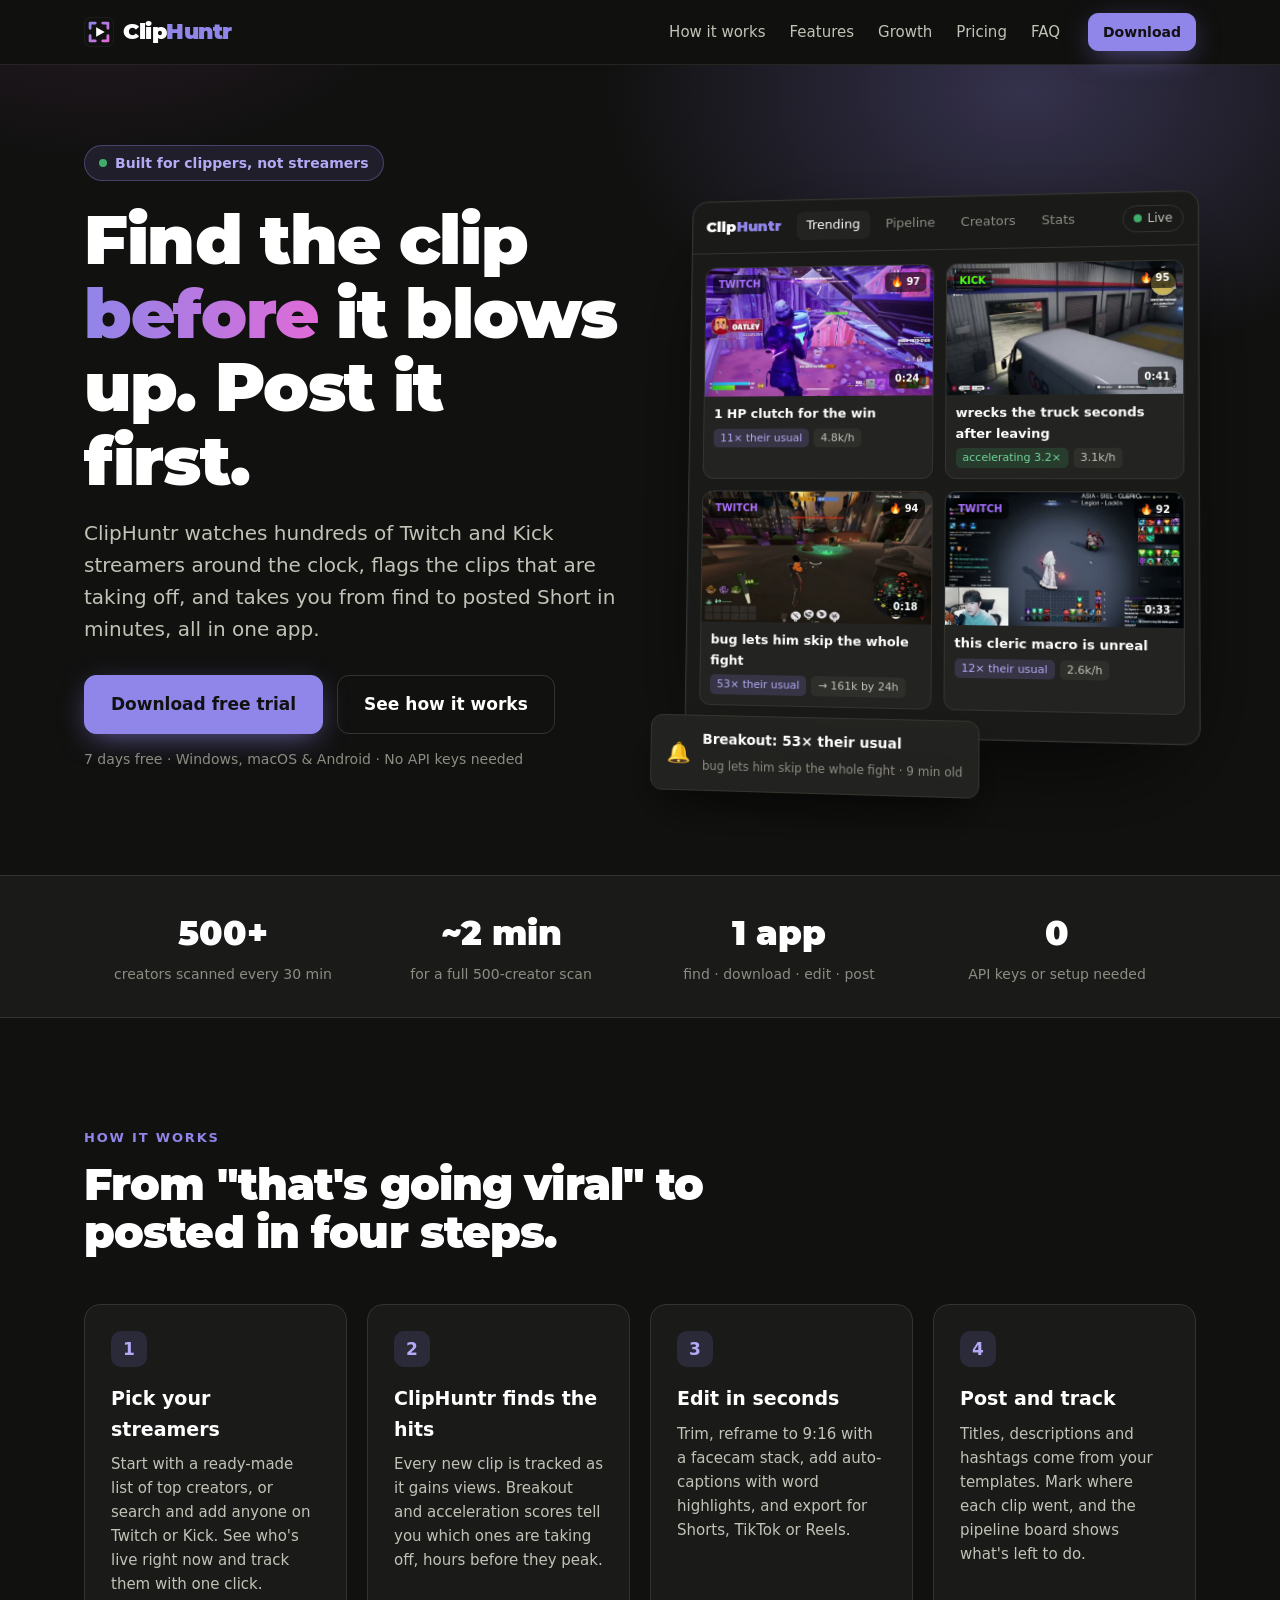
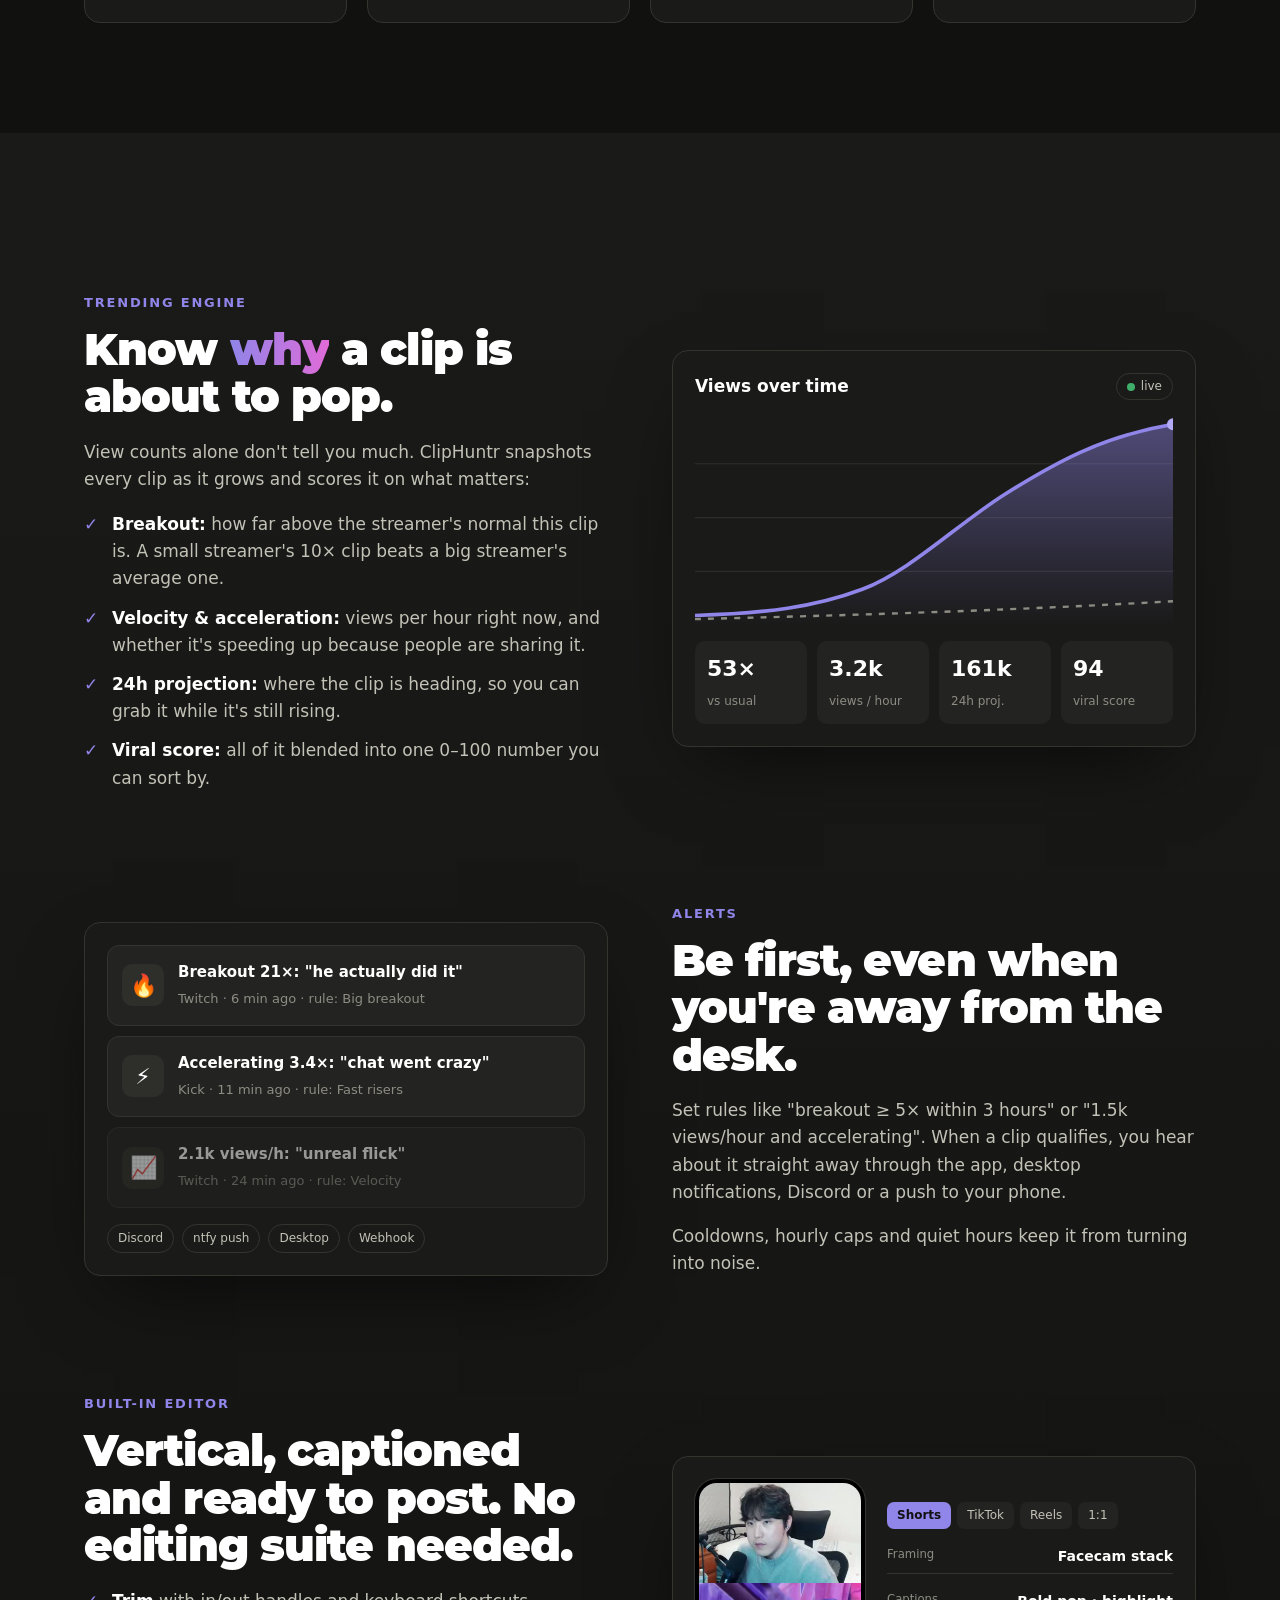
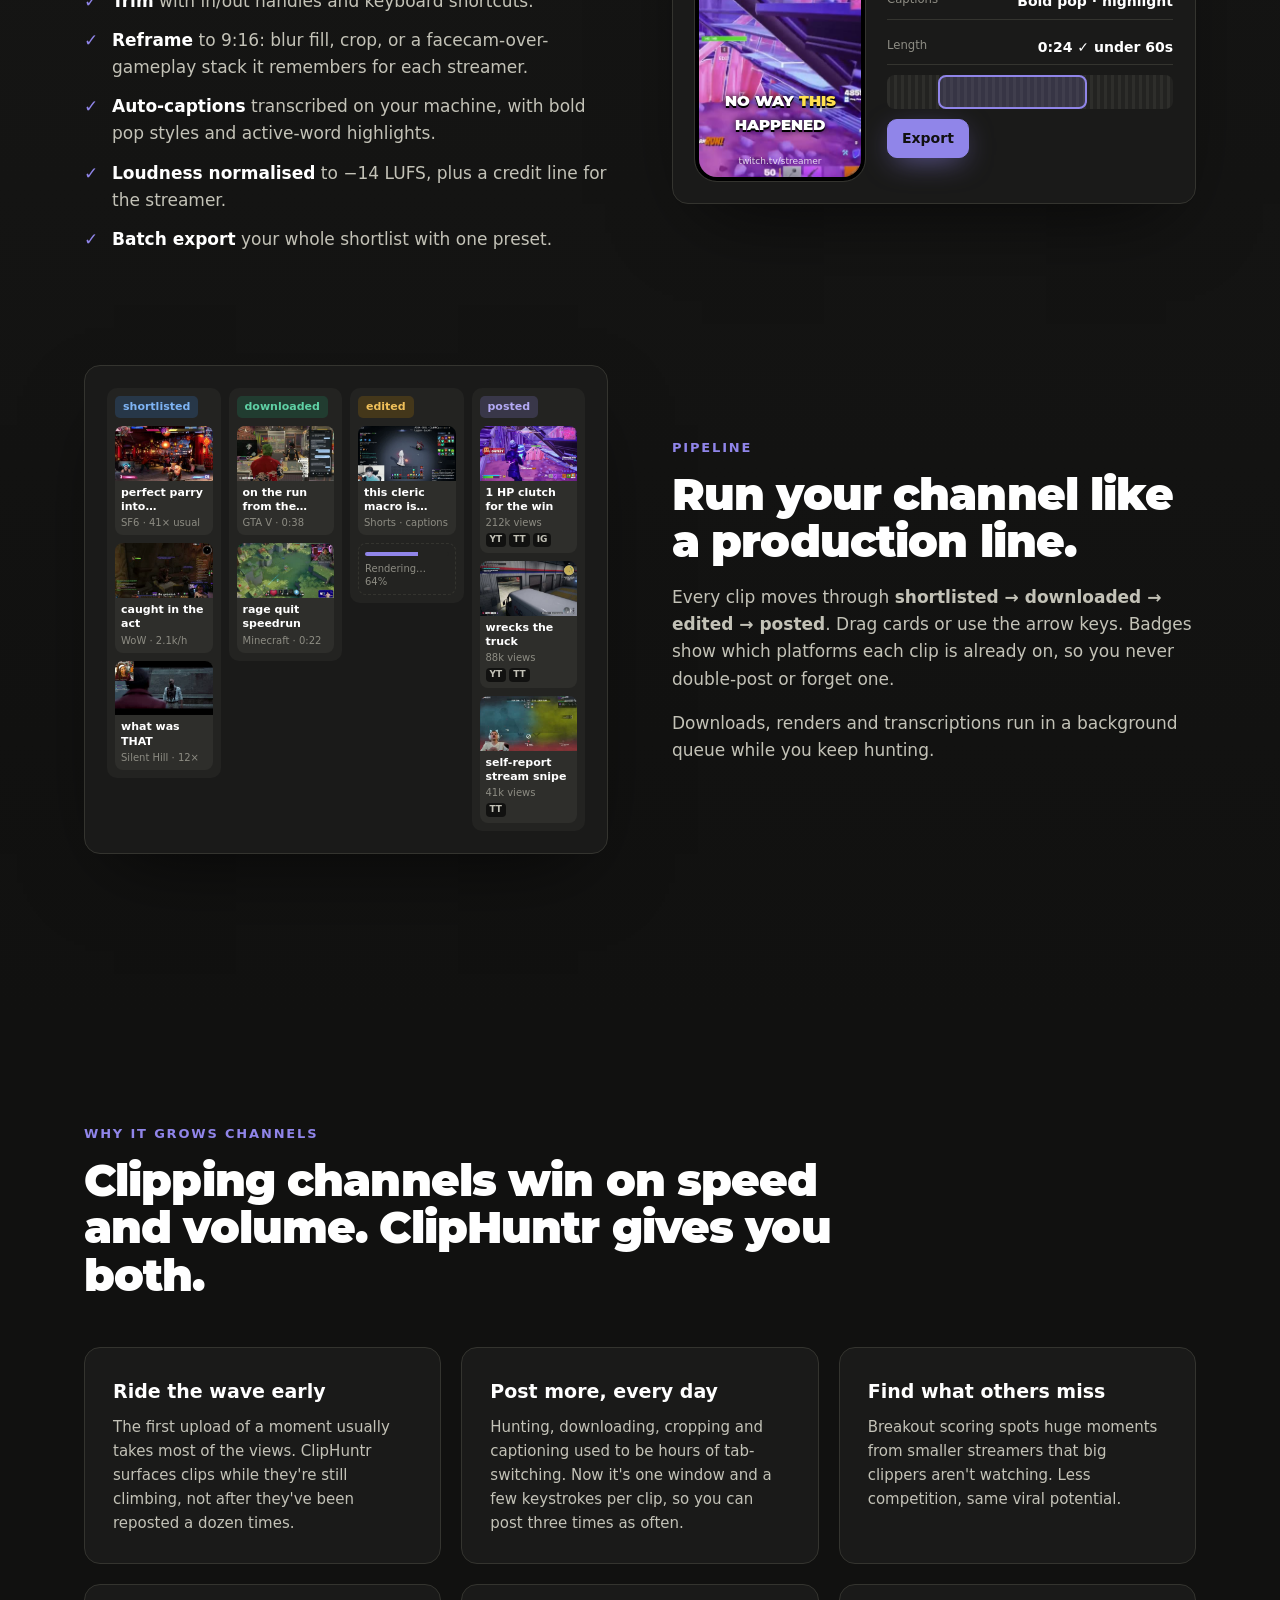
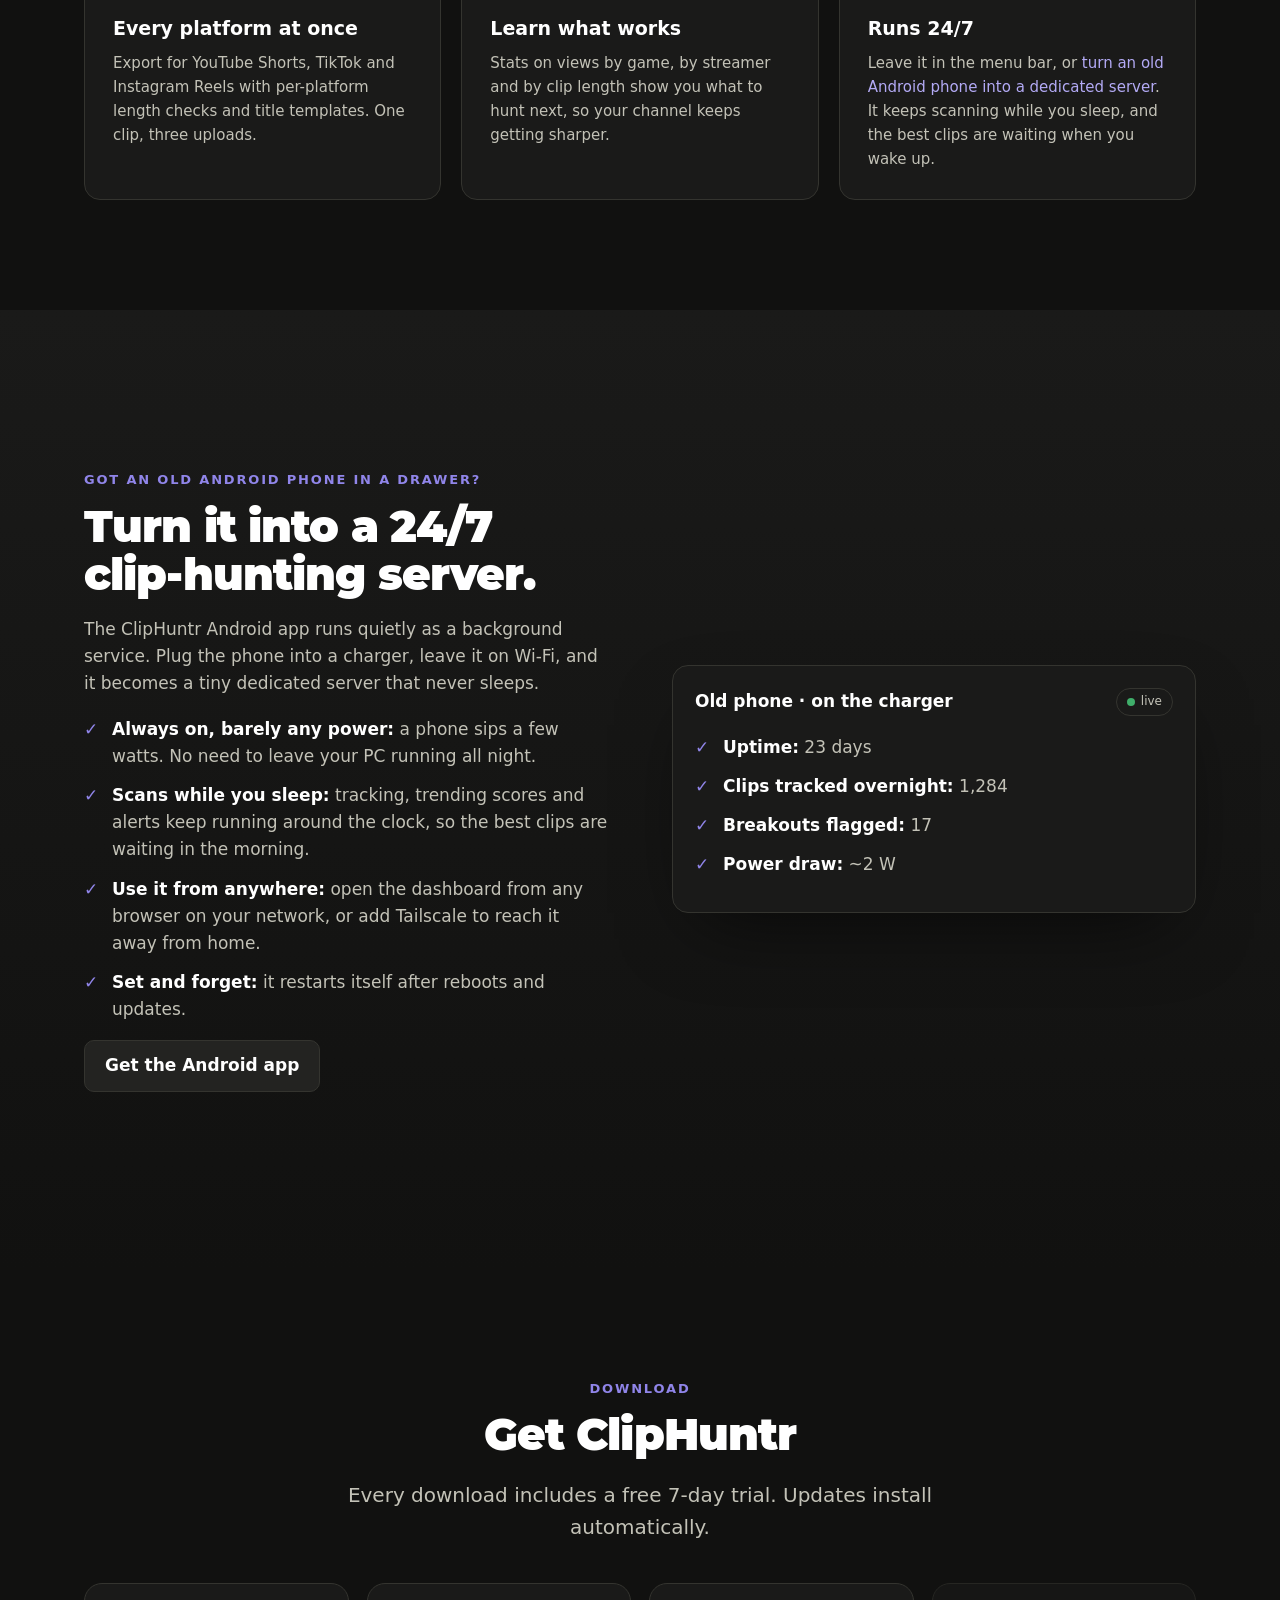
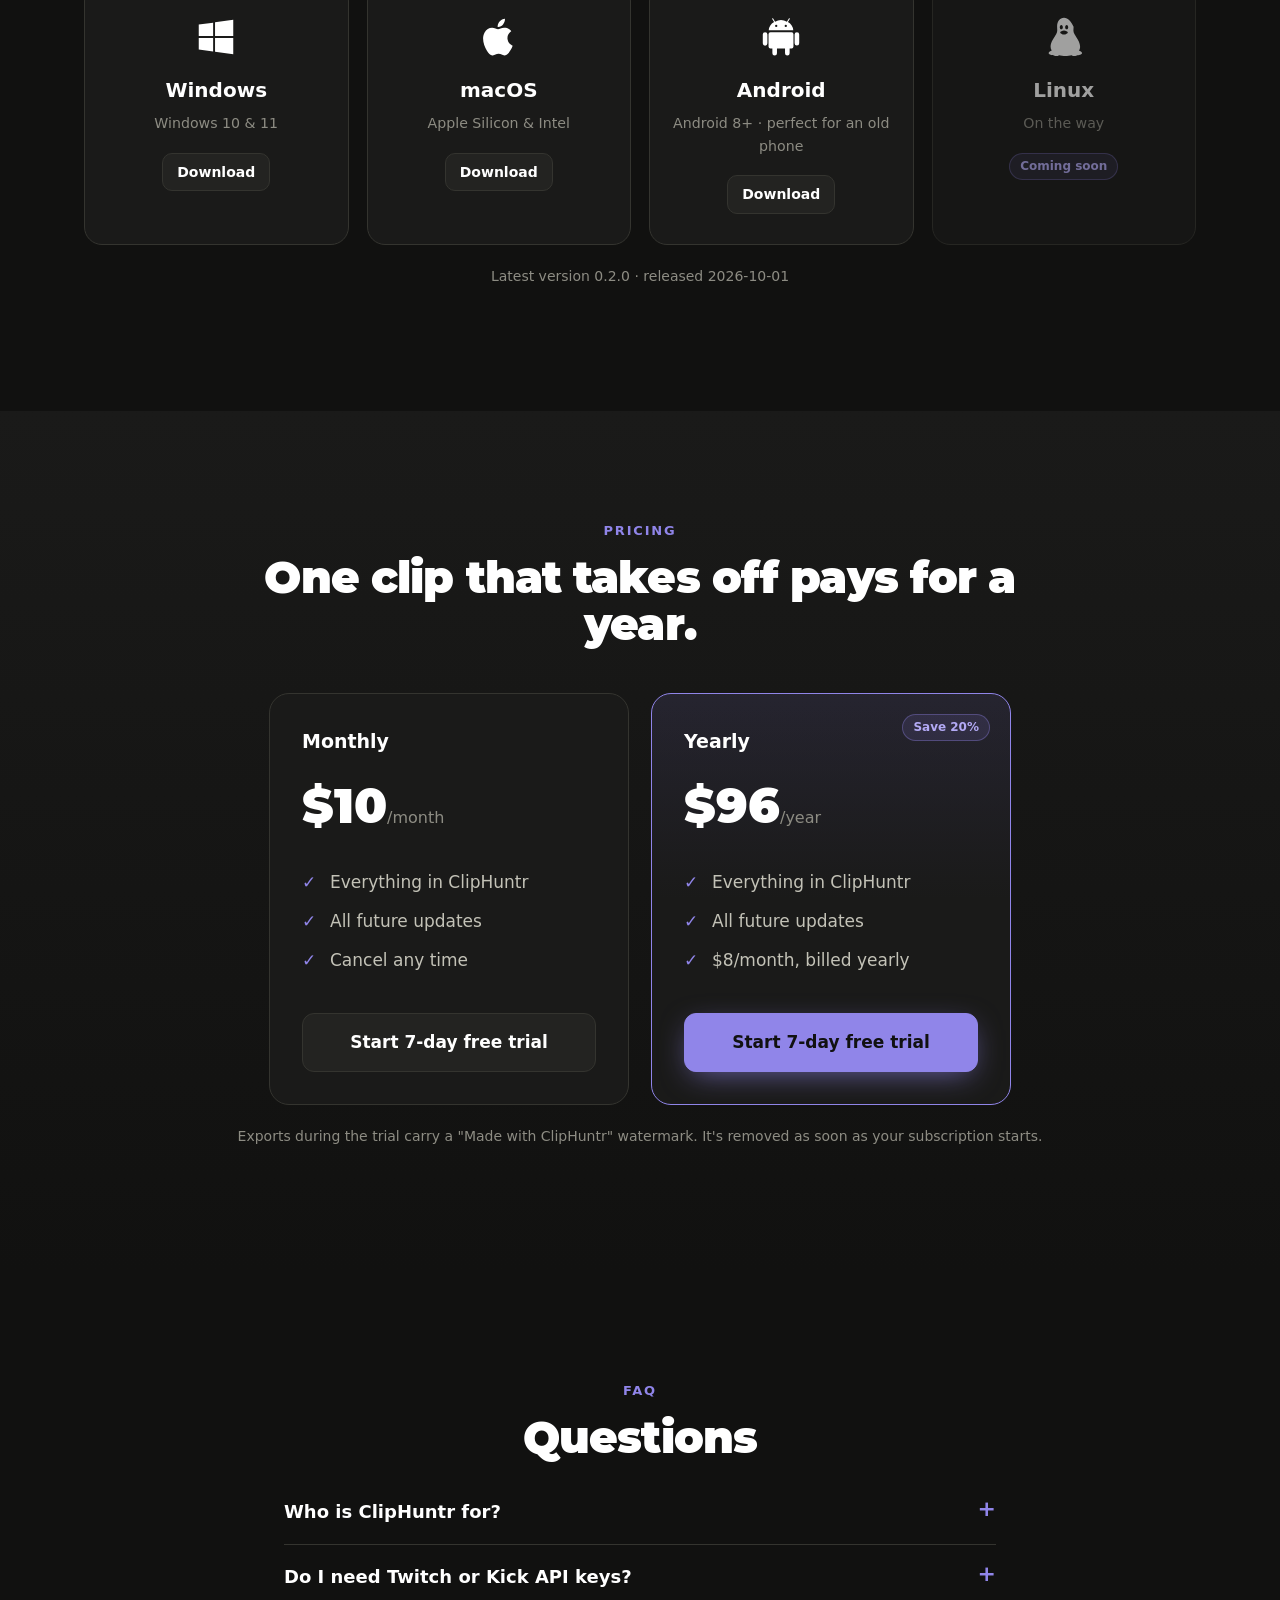
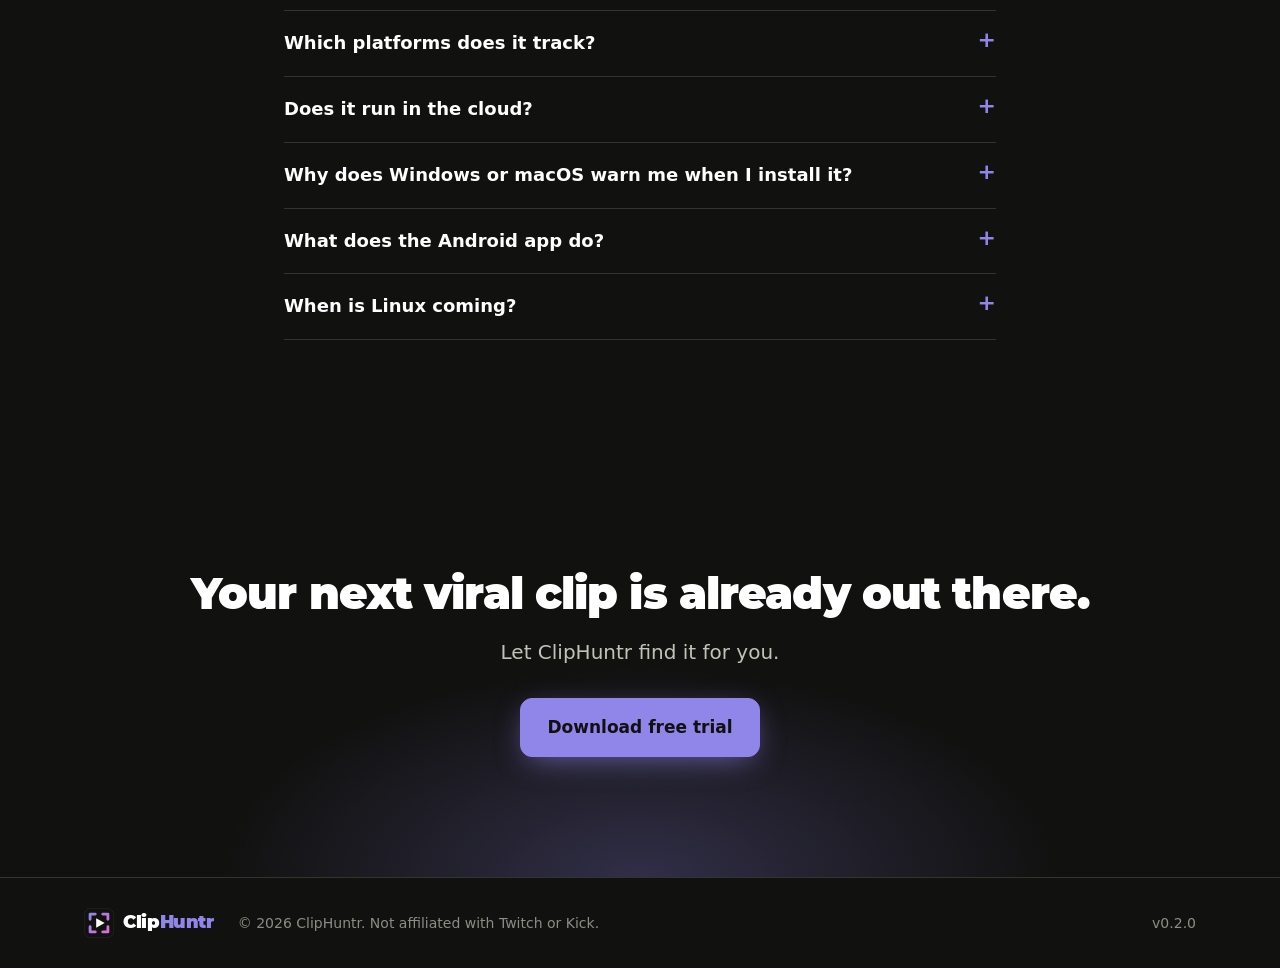
==== index.html @ ec7b7b6a "Site: old-phone Android section, 7-day trial, zipped downloads" ====
<!doctype html>
<html lang="en"><head><meta charset="utf-8"><meta name="viewport" content="width=device-width, initial-scale=1">
<title>ClipHuntr: find viral Twitch &amp; Kick clips first, and post them before anyone else</title>
<meta name="description" content="ClipHuntr watches hundreds of Twitch and Kick streamers, spots clips going viral within minutes, and takes you from find to posted Short in one app. Built for clippers and clipping channels.">
<meta property="og:title" content="ClipHuntr: the clip-finding engine for clipping channels">
<meta property="og:description" content="Spot breakout Twitch & Kick clips first. Trim, caption, reframe and post to Shorts, TikTok and Reels in minutes.">
<meta name="theme-color" content="#111110">
<link rel="icon" href="/favicon.svg"><link rel="apple-touch-icon" href="/apple-touch-icon.png">
<link rel="stylesheet" href="/style.css"></head>
<body>

<header class="nav"><div class="wrap nav-in">
  <a class="logo" href="/"><img src="/favicon.svg" alt=""><span class="wm">Clip<span>Huntr</span></span></a>
  <nav><a href="#how">How it works</a><a href="#features">Features</a><a href="#growth">Growth</a><a href="#pricing">Pricing</a><a href="#faq">FAQ</a></nav>
  <a class="btn primary sm" href="#download">Download</a>
</div></header>

<section class="hero"><div class="wrap">
  <div class="hero-copy">
    <span class="pill"><i class="dot"></i> Built for clippers, not streamers</span>
    <h1>Find the clip <em>before</em> it blows up. Post it first.</h1>
    <p class="lead">ClipHuntr watches hundreds of Twitch and Kick streamers around the clock, flags the clips that are taking off, and takes you from find to posted Short in minutes, all in one app.</p>
    <div class="cta-row" id="hero-cta">
      <a class="btn primary lg" href="/download/">Download free trial</a>
      <a class="btn ghost lg" href="#how">See how it works</a>
    </div>
    <p class="fine">7 days free · Windows, macOS &amp; Android · No API keys needed</p>
  </div>

  <!-- Product mockup: the Trending grid -->
  <div class="mock" aria-hidden="true">
    <div class="mock-bar"><b>Clip<span>Huntr</span></b><span class="tab on">Trending</span><span class="tab">Pipeline</span><span class="tab">Creators</span><span class="tab">Stats</span><span class="live"><i class="dot"></i>Live</span></div>
    <div class="mock-grid">
      <div class="clip c1"><div class="th"><span class="pf tw">TWITCH</span><span class="score">97</span><span class="len">0:24</span></div><b>1 HP clutch for the win</b><div class="tags"><span class="t-brk">11× their usual</span><span>4.8k/h</span></div></div>
      <div class="clip c2"><div class="th"><span class="pf kk">KICK</span><span class="score">95</span><span class="len">0:41</span></div><b>wrecks the truck seconds after leaving</b><div class="tags"><span class="t-acc">accelerating 3.2×</span><span>3.1k/h</span></div></div>
      <div class="clip c3"><div class="th"><span class="pf tw">TWITCH</span><span class="score">94</span><span class="len">0:18</span></div><b>bug lets him skip the whole fight</b><div class="tags"><span class="t-brk">53× their usual</span><span>→ 161k by 24h</span></div></div>
      <div class="clip c4"><div class="th"><span class="pf tw">TWITCH</span><span class="score">92</span><span class="len">0:33</span></div><b>this cleric macro is unreal</b><div class="tags"><span class="t-brk">12× their usual</span><span>2.6k/h</span></div></div>
    </div>
    <div class="toast"><span class="bell">🔔</span><div><b>Breakout: 53× their usual</b><small>bug lets him skip the whole fight · 9 min old</small></div></div>
  </div>
</div></section>

<section class="strip"><div class="wrap strip-in">
  <div><b>500+</b><span>creators scanned every 30 min</span></div>
  <div><b>~2 min</b><span>for a full 500-creator scan</span></div>
  <div><b>1 app</b><span>find · download · edit · post</span></div>
  <div><b>0</b><span>API keys or setup needed</span></div>
</div></section>

<section id="how" class="sec"><div class="wrap">
  <p class="eyebrow">How it works</p>
  <h2>From "that's going viral" to posted in four steps.</h2>
  <div class="steps">
    <div class="step"><span class="n">1</span><h3>Pick your streamers</h3><p>Start with a ready-made list of top creators, or search and add anyone on Twitch or Kick. See who's live right now and track them with one click.</p></div>
    <div class="step"><span class="n">2</span><h3>ClipHuntr finds the hits</h3><p>Every new clip is tracked as it gains views. Breakout and acceleration scores tell you which ones are taking off, hours before they peak.</p></div>
    <div class="step"><span class="n">3</span><h3>Edit in seconds</h3><p>Trim, reframe to 9:16 with a facecam stack, add auto-captions with word highlights, and export for Shorts, TikTok or Reels.</p></div>
    <div class="step"><span class="n">4</span><h3>Post and track</h3><p>Titles, descriptions and hashtags come from your templates. Mark where each clip went, and the pipeline board shows what's left to do.</p></div>
  </div>
</div></section>

<section id="features" class="sec alt"><div class="wrap">
  <div class="feat">
    <div class="feat-copy">
      <p class="eyebrow">Trending engine</p>
      <h2>Know <em>why</em> a clip is about to pop.</h2>
      <p>View counts alone don't tell you much. ClipHuntr snapshots every clip as it grows and scores it on what matters:</p>
      <ul class="ticks">
        <li><b>Breakout:</b> how far above the streamer's normal this clip is. A small streamer's 10× clip beats a big streamer's average one.</li>
        <li><b>Velocity &amp; acceleration:</b> views per hour right now, and whether it's speeding up because people are sharing it.</li>
        <li><b>24h projection:</b> where the clip is heading, so you can grab it while it's still rising.</li>
        <li><b>Viral score:</b> all of it blended into one 0–100 number you can sort by.</li>
      </ul>
    </div>
    <div class="feat-art"><div class="panel">
      <div class="panel-h"><b>Views over time</b><span class="live"><i class="dot"></i>live</span></div>
      <svg viewBox="0 0 400 180" class="chart"><defs><linearGradient id="g" x1="0" x2="0" y1="0" y2="1"><stop offset="0" stop-color="#9085e9" stop-opacity=".45"/><stop offset="1" stop-color="#9085e9" stop-opacity="0"/></linearGradient></defs>
        <g stroke="#2c2c29"><line x1="0" y1="45" x2="400" y2="45"/><line x1="0" y1="90" x2="400" y2="90"/><line x1="0" y1="135" x2="400" y2="135"/></g>
        <path d="M0 172 C60 170 100 165 140 150 S220 95 260 70 S340 22 400 12 L400 180 L0 180Z" fill="url(#g)"/>
        <path d="M0 172 C60 170 100 165 140 150 S220 95 260 70 S340 22 400 12" fill="none" stroke="#9085e9" stroke-width="3"/>
        <path d="M0 175 C120 172 260 168 400 160" fill="none" stroke="#8d8c83" stroke-width="2" stroke-dasharray="5 6"/>
        <circle cx="400" cy="12" r="5" fill="#b3aaf5"/></svg>
      <div class="kpis"><div><b>53×</b><small>vs usual</small></div><div><b>3.2k</b><small>views / hour</small></div><div><b>161k</b><small>24h proj.</small></div><div><b>94</b><small>viral score</small></div></div>
    </div></div>
  </div>

  <div class="feat rev">
    <div class="feat-copy">
      <p class="eyebrow">Alerts</p>
      <h2>Be first, even when you're away from the desk.</h2>
      <p>Set rules like "breakout ≥ 5× within 3 hours" or "1.5k views/hour and accelerating". When a clip qualifies, you hear about it straight away through the app, desktop notifications, Discord or a push to your phone.</p>
      <p>Cooldowns, hourly caps and quiet hours keep it from turning into noise.</p>
    </div>
    <div class="feat-art"><div class="alerts">
      <div class="al"><span class="al-i">🔥</span><div><b>Breakout 21×: "he actually did it"</b><small>Twitch · 6 min ago · rule: Big breakout</small></div></div>
      <div class="al"><span class="al-i">⚡</span><div><b>Accelerating 3.4×: "chat went crazy"</b><small>Kick · 11 min ago · rule: Fast risers</small></div></div>
      <div class="al dim"><span class="al-i">📈</span><div><b>2.1k views/h: "unreal flick"</b><small>Twitch · 24 min ago · rule: Velocity</small></div></div>
      <div class="hooks"><span>Discord</span><span>ntfy push</span><span>Desktop</span><span>Webhook</span></div>
    </div></div>
  </div>

  <div class="feat">
    <div class="feat-copy">
      <p class="eyebrow">Built-in editor</p>
      <h2>Vertical, captioned and ready to post. No editing suite needed.</h2>
      <ul class="ticks">
        <li><b>Trim</b> with in/out handles and keyboard shortcuts.</li>
        <li><b>Reframe</b> to 9:16: blur fill, crop, or a facecam-over-gameplay stack it remembers for each streamer.</li>
        <li><b>Auto-captions</b> transcribed on your machine, with bold pop styles and active-word highlights.</li>
        <li><b>Loudness normalised</b> to −14 LUFS, plus a credit line for the streamer.</li>
        <li><b>Batch export</b> your whole shortlist with one preset.</li>
      </ul>
    </div>
    <div class="feat-art"><div class="editor">
      <div class="phone"><div class="ph-cam"></div><div class="ph-game"><span class="cap">NO WAY <em>THIS</em> HAPPENED</span></div><small class="credit">twitch.tv/streamer</small></div>
      <div class="ed-side">
        <div class="fmts"><span class="on">Shorts</span><span>TikTok</span><span>Reels</span><span>1:1</span></div>
        <div class="row"><small>Framing</small><b>Facecam stack</b></div>
        <div class="row"><small>Captions</small><b>Bold pop · highlight</b></div>
        <div class="row"><small>Length</small><b>0:24 ✓ under 60s</b></div>
        <div class="trim"><i style="left:18%;right:30%"></i></div>
        <span class="btn primary sm">Export</span>
      </div>
    </div></div>
  </div>

  <div class="feat rev">
    <div class="feat-copy">
      <p class="eyebrow">Pipeline</p>
      <h2>Run your channel like a production line.</h2>
      <p>Every clip moves through <b>shortlisted → downloaded → edited → posted</b>. Drag cards or use the arrow keys. Badges show which platforms each clip is already on, so you never double-post or forget one.</p>
      <p>Downloads, renders and transcriptions run in a background queue while you keep hunting.</p>
    </div>
    <div class="feat-art"><div class="board"><div class="col"><span class="lbl b">shortlisted</span><div class="k"><img src="/img/p5.jpg" alt=""><b>perfect parry into comeback</b><small>SF6 · 41× usual</small></div><div class="k"><img src="/img/p1.jpg" alt=""><b>caught in the act</b><small>WoW · 2.1k/h</small></div><div class="k"><img src="/img/p3.jpg" alt=""><b>what was THAT</b><small>Silent Hill · 12×</small></div></div><div class="col"><span class="lbl g">downloaded</span><div class="k"><img src="/img/p2.jpg" alt=""><b>on the run from the cops</b><small>GTA V · 0:38</small></div><div class="k"><img src="/img/p6.jpg" alt=""><b>rage quit speedrun</b><small>Minecraft · 0:22</small></div></div><div class="col"><span class="lbl y">edited</span><div class="k"><img src="/img/clip4.jpg" alt=""><b>this cleric macro is unreal</b><small>Shorts · captions</small></div><div class="k ghost"><div class="bar"><i style="width:64%"></i></div><small>Rendering… 64%</small></div></div><div class="col"><span class="lbl p">posted</span><div class="k"><img src="/img/clip1.jpg" alt=""><b>1 HP clutch for the win</b><small>212k views</small><span class=bd><i>YT</i><i>TT</i><i>IG</i></span></div><div class="k"><img src="/img/clip2.jpg" alt=""><b>wrecks the truck</b><small>88k views</small><span class=bd><i>YT</i><i>TT</i></span></div><div class="k"><img src="/img/p4.jpg" alt=""><b>self-report stream snipe</b><small>41k views</small><span class=bd><i>TT</i></span></div></div></div></div>
  </div>
</div></section>

<section id="growth" class="sec"><div class="wrap">
  <p class="eyebrow">Why it grows channels</p>
  <h2>Clipping channels win on speed and volume. ClipHuntr gives you both.</h2>
  <div class="cards3">
    <div class="card"><h3>Ride the wave early</h3><p>The first upload of a moment usually takes most of the views. ClipHuntr surfaces clips while they're still climbing, not after they've been reposted a dozen times.</p></div>
    <div class="card"><h3>Post more, every day</h3><p>Hunting, downloading, cropping and captioning used to be hours of tab-switching. Now it's one window and a few keystrokes per clip, so you can post three times as often.</p></div>
    <div class="card"><h3>Find what others miss</h3><p>Breakout scoring spots huge moments from smaller streamers that big clippers aren't watching. Less competition, same viral potential.</p></div>
    <div class="card"><h3>Every platform at once</h3><p>Export for YouTube Shorts, TikTok and Instagram Reels with per-platform length checks and title templates. One clip, three uploads.</p></div>
    <div class="card"><h3>Learn what works</h3><p>Stats on views by game, by streamer and by clip length show you what to hunt next, so your channel keeps getting sharper.</p></div>
    <div class="card"><h3>Runs 24/7</h3><p>Leave it in the menu bar, or <a href="#old-phone">turn an old Android phone into a dedicated server</a>. It keeps scanning while you sleep, and the best clips are waiting when you wake up.</p></div>
  </div>
</div></section>

<section id="old-phone" class="sec alt"><div class="wrap">
  <div class="feat">
    <div class="feat-copy">
      <p class="eyebrow">Got an old Android phone in a drawer?</p>
      <h2>Turn it into a 24/7 clip&#8209;hunting server.</h2>
      <p>The ClipHuntr Android app runs quietly as a background service. Plug the phone into a charger, leave it on Wi&#8209;Fi, and it becomes a tiny dedicated server that never sleeps.</p>
      <ul class="ticks">
        <li><b>Always on, barely any power:</b> a phone sips a few watts. No need to leave your PC running all night.</li>
        <li><b>Scans while you sleep:</b> tracking, trending scores and alerts keep running around the clock, so the best clips are waiting in the morning.</li>
        <li><b>Use it from anywhere:</b> open the dashboard from any browser on your network, or add Tailscale to reach it away from home.</li>
        <li><b>Set and forget:</b> it restarts itself after reboots and updates.</li>
      </ul>
      <p><a class="btn" href="/download/android/">Get the Android app</a></p>
    </div>
    <div class="feat-art"><div class="panel">
      <div class="panel-h"><b>Old phone · on the charger</b><span class="live"><i class="dot"></i>live</span></div>
      <ul class="ticks">
        <li><b>Uptime:</b> 23 days</li>
        <li><b>Clips tracked overnight:</b> 1,284</li>
        <li><b>Breakouts flagged:</b> 17</li>
        <li><b>Power draw:</b> ~2 W</li>
      </ul>
    </div></div>
  </div>
</div></section>

<section id="download" class="sec"><div class="wrap">
  <p class="eyebrow">Download</p>
  <h2>Get ClipHuntr</h2>
  <p class="lead center">Every download includes a free 7-day trial. Updates install automatically.</p>
  <div class="plats" id="plats">
    <a class="plat" data-p="windows" href="/download/windows/"><svg viewBox="0 0 24 24"><path d="M3 5.5 10.5 4.5v7H3zM11.5 4.3 21 3v8.5h-9.5zM3 12.5h7.5v7L3 18.5zM11.5 12.5H21V21l-9.5-1.3z"/></svg><b>Windows</b><small>Windows 10 &amp; 11</small><span class="btn sm">Download</span></a>
    <a class="plat" data-p="macos" href="/download/mac/"><svg viewBox="0 0 24 24"><path d="M16.4 12.6c0-2.4 2-3.5 2-3.6-1.1-1.6-2.8-1.8-3.4-1.8-1.4-.2-2.8.8-3.5.8s-1.9-.8-3.1-.8C6.8 7.2 5.3 8.2 4.5 9.6c-1.7 2.9-.4 7.2 1.2 9.6.8 1.2 1.8 2.5 3 2.4 1.2 0 1.7-.8 3.1-.8s1.8.8 3.1.8 2.1-1.2 2.9-2.4c.9-1.3 1.3-2.6 1.3-2.7 0 0-2.6-1-2.7-3.9zM14.1 5.5c.6-.8 1.1-1.9 1-3-1 0-2.1.7-2.8 1.4-.6.7-1.1 1.8-1 2.9 1.1.1 2.2-.6 2.8-1.3z"/></svg><b>macOS</b><small>Apple Silicon &amp; Intel</small><span class="btn sm">Download</span></a>
    <a class="plat" data-p="android" href="/download/android/"><svg viewBox="0 0 24 24"><path d="M17.5 9.5H6.5a1 1 0 0 0-1 1V17a1 1 0 0 0 1 1h1v2.5a1.2 1.2 0 0 0 2.4 0V18h4.2v2.5a1.2 1.2 0 0 0 2.4 0V18h1a1 1 0 0 0 1-1v-6.5a1 1 0 0 0-1-1zM3.7 9.5a1.2 1.2 0 0 0-1.2 1.2v4.6a1.2 1.2 0 0 0 2.4 0v-4.6a1.2 1.2 0 0 0-1.2-1.2zm16.6 0a1.2 1.2 0 0 0-1.2 1.2v4.6a1.2 1.2 0 0 0 2.4 0v-4.6a1.2 1.2 0 0 0-1.2-1.2zM15.6 4.2l1-1.6a.3.3 0 0 0-.5-.3l-1 1.7a6.5 6.5 0 0 0-6.2 0l-1-1.7a.3.3 0 0 0-.5.3l1 1.6A5.4 5.4 0 0 0 5.6 8.5h12.8a5.4 5.4 0 0 0-2.8-4.3zM9.5 6.8a.6.6 0 1 1 0-1.2.6.6 0 0 1 0 1.2zm5 0a.6.6 0 1 1 0-1.2.6.6 0 0 1 0 1.2z"/></svg><b>Android</b><small>Android 8+ · perfect for an old phone</small><span class="btn sm">Download</span></a>
    <a class="plat soon" data-p="linux" href="/download/linux/"><svg viewBox="0 0 24 24"><path d="M12 2c-2.2 0-3.6 1.9-3.6 4.6 0 1.5.4 2.3-.5 3.9-1 1.8-2.9 3.9-2.9 6.6 0 .8.2 1.4.6 1.9-.6.4-1.6.6-1.6 1.4 0 1 1.7.9 3 1.4 1 .3 1.8.2 2.4-.3.9.3 2.3.4 3.3.4s2.4-.1 3.3-.4c.6.5 1.4.6 2.4.3 1.3-.5 3-.4 3-1.4 0-.8-1-1-1.6-1.4.4-.5.6-1.1.6-1.9 0-2.7-1.9-4.8-2.9-6.6-.9-1.6-.5-2.4-.5-3.9C15.6 3.9 14.2 2 12 2zm-1.4 3.7c.5 0 .8.6.8 1.2s-.3 1.1-.8 1.1-.8-.5-.8-1.1.3-1.2.8-1.2zm2.8 0c.5 0 .8.6.8 1.2s-.3 1.1-.8 1.1-.8-.5-.8-1.1.3-1.2.8-1.2zM12 8.6c.9 0 2 .6 2 1s-1.1 1.1-2 1.1-2-.7-2-1.1 1.1-1 2-1z"/></svg><b>Linux</b><small>On the way</small><span class="pill sm">Coming soon</span></a>
  </div>
  <p class="fine center" id="ver"></p>
</div></section>

<section id="pricing" class="sec alt"><div class="wrap">
  <p class="eyebrow">Pricing</p>
  <h2>One clip that takes off pays for a year.</h2>
  <div class="prices">
    <div class="price"><h3>Monthly</h3><p class="amt">$10<small>/month</small></p><ul class="ticks"><li>Everything in ClipHuntr</li><li>All future updates</li><li>Cancel any time</li></ul><a class="btn lg" href="https://license.cliphun.tr/checkout?plan=monthly">Start 7-day free trial</a></div>
    <div class="price best"><span class="pill sm">Save 20%</span><h3>Yearly</h3><p class="amt">$96<small>/year</small></p><ul class="ticks"><li>Everything in ClipHuntr</li><li>All future updates</li><li>$8/month, billed yearly</li></ul><a class="btn primary lg" href="https://license.cliphun.tr/checkout?plan=annual">Start 7-day free trial</a></div>
  </div>
  <p class="fine center">Exports during the trial carry a "Made with ClipHuntr" watermark. It's removed as soon as your subscription starts.</p>
</div></section>

<section id="faq" class="sec"><div class="wrap narrow">
  <p class="eyebrow">FAQ</p>
  <h2>Questions</h2>
  <details><summary>Who is ClipHuntr for?</summary><p>Clippers and clipping channels: people who find great moments from other people's streams and post them as Shorts, TikToks and Reels. It isn't a tool for streamers to clip themselves.</p></details>
  <details><summary>Do I need Twitch or Kick API keys?</summary><p>No. ClipHuntr works out of the box. You can add your own Twitch developer credentials in Settings if you want, but you don't need to.</p></details>
  <details><summary>Which platforms does it track?</summary><p>Twitch and Kick, side by side. You can track any streamer on either, see who's live right now, and filter by game, language, length and more.</p></details>
  <details><summary>Does it run in the cloud?</summary><p>No. It runs on your own computer (or an Android phone), so your clips, lists and data stay with you. Open the dashboard from any browser on your network.</p></details>
  <details><summary>Why does Windows or macOS warn me when I install it?</summary><p>The installers aren't code-signed yet. On Windows, click <b>More info → Run anyway</b>. On macOS, right-click the app and choose <b>Open</b> the first time.</p></details>
  <details><summary>What does the Android app do?</summary><p>It turns an Android phone into an always-on ClipHuntr server: scanning, trending, alerts and downloads. You use the dashboard from your computer's browser. Editing and rendering need the desktop app.</p></details>
  <details><summary>When is Linux coming?</summary><p>Soon. Until then, Windows, macOS and Android are all available.</p></details>
</div></section>

<section class="final"><div class="wrap">
  <h2>Your next viral clip is already out there.</h2>
  <p class="lead">Let ClipHuntr find it for you.</p>
  <a class="btn primary lg" href="/download/">Download free trial</a>
</div></section>

<footer><div class="wrap foot">
  <a class="logo" href="/"><img src="/favicon.svg" alt=""><span class="wm">Clip<span>Huntr</span></span></a>
  <span class="muted">© 2026 ClipHuntr. Not affiliated with Twitch or Kick.</span>
  <span class="muted" id="foot-ver"></span>
</div></footer>

<script src="/download.js"></script>
<script>
// Highlight the visitor's platform and show the current version.
const me = guessPlatform();
const card = document.querySelector(`.plat[data-p="${me}"]:not(.soon)`);
if (card) { card.classList.add('mine'); card.querySelector('.btn').classList.add('primary');
  document.querySelector('#hero-cta .btn').textContent = `Download for ${LABEL[me]}`; }
manifest().then(m => {
  document.getElementById('ver').textContent = `Latest version ${m.version}${m.released ? ' · released ' + m.released : ''}`;
  document.getElementById('foot-ver').textContent = 'v' + m.version;
}).catch(() => {});
</script>
</body></html>
---- style.css ----
@font-face { font-family: "Montserrat"; font-weight: 900; font-display: swap; src: url(/fonts/Montserrat-Black.ttf) format("truetype"); }
:root {
  color-scheme: dark;
  --bg: #111110; --s1: #1a1a19; --s2: #232321; --s3: #2e2e2b; --border: #34342f;
  --fg: #fff; --fg2: #c3c2b7; --muted: #8d8c83;
  --acc: #9085e9; --acc2: #b3aaf5; --tw: #a970ff; --kk: #53fc18; --good: #3fae6a; --warn: #d9a400; --live: #eb4d4b;
  --ease: cubic-bezier(.2,.8,.2,1);
}
* { box-sizing: border-box; }
html { scroll-behavior: smooth; }
body { margin: 0; font: 17px/1.6 -apple-system, BlinkMacSystemFont, "Segoe UI", Inter, system-ui, sans-serif; background: var(--bg); color: var(--fg); -webkit-font-smoothing: antialiased; }
a { color: var(--acc2); text-decoration: none; } a:hover { color: #fff; }
code { color: var(--fg2); background: var(--s2); padding: 1px 6px; border-radius: 5px; font-size: .9em; }
.wrap { max-width: 1160px; margin: 0 auto; padding: 0 24px; }
.narrow { max-width: 760px; }
.muted { color: var(--muted); }
.center { text-align: center; margin-left: auto; margin-right: auto; }
h1, h2, .h2 { font-family: Montserrat, system-ui, sans-serif; font-weight: 900; letter-spacing: -.02em; line-height: 1.08; margin: 0 0 18px; }
h1 { font-size: clamp(40px, 6vw, 68px); }
h2, .h2 { font-size: clamp(30px, 4vw, 44px); }
h1 em, h2 em { font-style: normal; background: linear-gradient(90deg, var(--acc), #e06bd8); -webkit-background-clip: text; background-clip: text; color: transparent; }
h3 { font-size: 19px; margin: 0 0 8px; }
p { color: var(--fg2); }
.lead { font-size: 20px; color: var(--fg2); max-width: 620px; }
.fine { font-size: 14px; color: var(--muted); }
.eyebrow { text-transform: uppercase; letter-spacing: .14em; font-size: 13px; font-weight: 700; color: var(--acc); margin: 0 0 12px; }

/* Buttons & pills */
.btn { display: inline-flex; align-items: center; justify-content: center; gap: 8px; padding: 11px 20px; border-radius: 10px; font-weight: 600; color: var(--fg); background: var(--s2); border: 1px solid var(--border); transition: transform .15s var(--ease), background .15s, box-shadow .2s; }
.btn:hover { color: #fff; background: var(--s3); transform: translateY(-1px); }
.btn.primary { background: var(--acc); border-color: var(--acc); color: #111; box-shadow: 0 8px 30px -8px rgba(144,133,233,.7); }
.btn.primary:hover { background: var(--acc2); border-color: var(--acc2); color: #111; }
.btn.ghost { background: transparent; }
.btn.lg { padding: 15px 26px; font-size: 17px; border-radius: 12px; }
.btn.sm { padding: 7px 14px; font-size: 14px; }
.btn.disabled { opacity: .55; }
.pill { display: inline-flex; align-items: center; gap: 8px; padding: 6px 14px; border-radius: 99px; background: rgba(144,133,233,.12); border: 1px solid rgba(144,133,233,.35); color: var(--acc2); font-size: 14px; font-weight: 600; }
.pill.sm { padding: 3px 10px; font-size: 12px; }
.dot { width: 8px; height: 8px; border-radius: 50%; background: var(--good); display: inline-block; box-shadow: 0 0 0 0 rgba(63,174,106,.6); animation: pulse 2s infinite; }
@keyframes pulse { 70% { box-shadow: 0 0 0 8px rgba(63,174,106,0); } 100% { box-shadow: 0 0 0 0 rgba(63,174,106,0); } }

/* Nav */
.nav { position: sticky; top: 0; z-index: 50; background: rgba(17,17,16,.78); backdrop-filter: blur(14px); -webkit-backdrop-filter: blur(14px); border-bottom: 1px solid rgba(52,52,47,.6); }
.nav-in { display: flex; align-items: center; gap: 28px; height: 64px; }
.logo { font-family: Montserrat, sans-serif; font-weight: 900; font-size: 22px; color: #fff; letter-spacing: -.02em; }
.logo span span { color: var(--acc); }
.logo { display: inline-flex; align-items: center; gap: 9px; } .logo img { width: 30px; height: 30px; }
.nav nav { display: flex; gap: 24px; margin-left: auto; }
.nav nav a { color: var(--fg2); font-size: 15px; }
.nav nav a:hover { color: #fff; }
.nav-in > .btn { margin-left: auto; }
.nav nav + .btn { margin-left: 0; }

/* Hero */
.hero { position: relative; overflow: hidden; padding: 80px 0 90px; }
.hero::before { content: ""; position: absolute; inset: -30% -10% auto; height: 900px; background: radial-gradient(600px 400px at 75% 30%, rgba(144,133,233,.28), transparent 70%), radial-gradient(500px 360px at 15% 10%, rgba(224,107,216,.14), transparent 70%); pointer-events: none; }
.hero .wrap { position: relative; display: grid; grid-template-columns: 1.05fr 1fr; gap: 56px; align-items: center; }
.hero .pill { margin-bottom: 22px; }
.hero .wrap > *, .feat > * { min-width: 0; }
.mock-bar { overflow: hidden; white-space: nowrap; }
.cta-row { display: flex; gap: 14px; flex-wrap: wrap; margin: 30px 0 14px; }

/* App mockup */
.mock { position: relative; background: var(--s1); border: 1px solid var(--border); border-radius: 16px; box-shadow: 0 40px 100px -30px rgba(0,0,0,.8), 0 0 0 1px rgba(255,255,255,.03) inset; transform: perspective(1400px) rotateY(-7deg) rotateX(3deg); padding-bottom: 14px; }
.mock-bar { display: flex; align-items: center; gap: 6px; padding: 12px 14px; border-bottom: 1px solid var(--border); font-size: 13px; }
.mock-bar b { font-family: Montserrat, sans-serif; font-size: 15px; margin-right: 10px; } .mock-bar b span { color: var(--acc); }
.tab { padding: 4px 10px; border-radius: 7px; color: var(--muted); } .tab.on { background: var(--s2); color: #fff; }
.live { margin-left: auto; display: inline-flex; align-items: center; gap: 6px; font-size: 12px; color: var(--fg2); border: 1px solid var(--border); border-radius: 99px; padding: 3px 10px; }
.mock-grid { display: grid; grid-template-columns: 1fr 1fr; gap: 12px; padding: 14px; }
.clip { background: var(--s2); border: 1px solid var(--border); border-radius: 11px; overflow: hidden; font-size: 13px; padding-bottom: 10px; animation: rise .8s var(--ease) both; }
.clip:nth-child(2) { animation-delay: .1s } .clip:nth-child(3) { animation-delay: .2s } .clip:nth-child(4) { animation-delay: .3s }
@keyframes rise { from { opacity: 0; transform: translateY(14px); } }
.clip b { display: block; padding: 8px 10px 4px; }
.th { position: relative; aspect-ratio: 16/9; }
.th { background: var(--s3) center/cover no-repeat; }
.c1 .th { background-image: url(/img/clip1.jpg); } .c2 .th { background-image: url(/img/clip2.jpg); }
.c3 .th { background-image: url(/img/clip3.jpg); } .c4 .th { background-image: url(/img/clip4.jpg); }
.th::after { content: "▶"; position: absolute; inset: 0; display: grid; place-items: center; color: #fff; font-size: 22px; opacity: 0; background: rgba(0,0,0,.35); transition: opacity .2s; }
.clip:hover .th::after { opacity: 1; }
.pf, .score, .len { position: absolute; font-size: 10px; font-weight: 700; padding: 2px 6px; border-radius: 5px; background: rgba(0,0,0,.6); }
.pf { top: 7px; left: 7px; } .pf.tw { color: var(--tw); } .pf.kk { color: var(--kk); }
.score { top: 7px; right: 7px; } .score::before { content: "🔥 "; }
.len { bottom: 7px; right: 7px; }
.tags { display: flex; gap: 5px; flex-wrap: wrap; padding: 0 10px; }
.tags span { font-size: 11px; padding: 1px 7px; border-radius: 5px; background: var(--s3); color: var(--fg2); }
.tags .t-brk { background: rgba(144,133,233,.18); color: var(--acc2); }
.tags .t-acc { background: rgba(63,174,106,.18); color: #6fd598; }
.toast { position: absolute; left: -36px; bottom: -58px; display: flex; gap: 12px; align-items: center; background: rgba(35,35,33,.92); backdrop-filter: blur(10px); border: 1px solid var(--border); border-radius: 12px; padding: 12px 16px; box-shadow: 0 20px 50px -10px rgba(0,0,0,.7); animation: rise .8s .9s var(--ease) both; }
.toast b { display: block; font-size: 14px; } .toast small { color: var(--muted); font-size: 12px; }
.bell { font-size: 20px; }

/* Stat strip */
.strip { border-top: 1px solid var(--border); border-bottom: 1px solid var(--border); background: var(--s1); }
.strip-in { display: grid; grid-template-columns: repeat(4, 1fr); padding: 30px 24px; text-align: center; }
.strip b { display: block; font-family: Montserrat, sans-serif; font-size: 34px; color: #fff; }
.strip span { color: var(--muted); font-size: 14px; }

/* Sections */
.sec { padding: 110px 0; }
.sec.alt { background: linear-gradient(180deg, var(--s1), var(--bg)); }
.sec > .wrap > h2 { max-width: 760px; }
.steps { display: grid; grid-template-columns: repeat(4, 1fr); gap: 20px; margin-top: 48px; }
.step { background: var(--s1); border: 1px solid var(--border); border-radius: 16px; padding: 26px; position: relative; }
.step .n { display: inline-grid; place-items: center; width: 36px; height: 36px; border-radius: 10px; background: rgba(144,133,233,.15); color: var(--acc2); font-weight: 800; margin-bottom: 16px; }
.step p, .card p { font-size: 15px; margin: 0; }

.feat { display: grid; grid-template-columns: 1fr 1fr; gap: 64px; align-items: center; padding: 50px 0; }
.feat.rev .feat-copy { order: 2; }
.ticks { list-style: none; padding: 0; margin: 18px 0 0; }
.ticks li { position: relative; padding-left: 28px; margin-bottom: 12px; color: var(--fg2); }
.ticks li::before { content: "✓"; position: absolute; left: 0; color: var(--acc); font-weight: 800; }
.ticks b { color: #fff; }

.panel, .alerts, .editor, .board { background: var(--s1); border: 1px solid var(--border); border-radius: 16px; padding: 22px; box-shadow: 0 30px 80px -30px rgba(0,0,0,.7); }
.panel-h { display: flex; align-items: center; margin-bottom: 10px; }
.chart { width: 100%; height: auto; display: block; }
.kpis { display: grid; grid-template-columns: repeat(4, 1fr); gap: 10px; margin-top: 16px; }
.kpis div { background: var(--s2); border-radius: 10px; padding: 10px 12px; }
.kpis b { display: block; font-size: 22px; } .kpis small { color: var(--muted); font-size: 12px; }

.alerts { display: flex; flex-direction: column; gap: 10px; }
.al { display: flex; gap: 14px; align-items: center; background: var(--s2); border: 1px solid var(--border); border-radius: 12px; padding: 14px; }
.al.dim { opacity: .55; }
.al b { display: block; font-size: 15px; } .al small { color: var(--muted); font-size: 13px; }
.al-i { font-size: 22px; width: 42px; height: 42px; display: grid; place-items: center; border-radius: 10px; background: var(--s3); flex: none; }
.hooks { display: flex; gap: 8px; flex-wrap: wrap; margin-top: 6px; }
.hooks span { font-size: 12px; padding: 4px 10px; border-radius: 99px; border: 1px solid var(--border); color: var(--fg2); }

.editor { display: flex; gap: 22px; align-items: center; }
.phone { position: relative; width: 170px; flex: none; aspect-ratio: 9/16; border-radius: 22px; overflow: hidden; border: 4px solid #000; outline: 1px solid var(--border); display: flex; flex-direction: column; }
.ph-cam { flex: 0 0 34%; background: url(/img/phone-cam.jpg) center/cover; }
.ph-game { flex: 1; background: url(/img/phone-game.jpg) center/cover; display: grid; place-items: end center; padding-bottom: 40px; }
.cap { font-family: Montserrat, sans-serif; font-weight: 900; font-size: 15px; text-align: center; padding: 0 10px; text-shadow: 0 2px 0 #000, 0 0 6px #000; }
.cap em { font-style: normal; color: #ffe14d; }
.credit { position: absolute; bottom: 8px; left: 0; right: 0; text-align: center; font-size: 9px; color: rgba(255,255,255,.8); }
.ed-side { flex: 1; display: flex; flex-direction: column; gap: 10px; }
.fmts { display: flex; gap: 6px; flex-wrap: wrap; }
.fmts span { font-size: 12px; padding: 4px 10px; border-radius: 7px; background: var(--s2); color: var(--fg2); }
.fmts .on { background: var(--acc); color: #111; font-weight: 700; }
.row { display: flex; justify-content: space-between; border-bottom: 1px solid var(--border); padding: 6px 0; font-size: 14px; }
.row small { color: var(--muted); }
.trim { position: relative; height: 34px; border-radius: 8px; background: repeating-linear-gradient(90deg, var(--s3) 0 3px, var(--s2) 3px 7px); }
.trim i { position: absolute; top: 0; bottom: 0; border: 2px solid var(--acc); border-radius: 8px; background: rgba(144,133,233,.18); }
.ed-side .btn { align-self: flex-start; }

.board { display: grid; grid-template-columns: repeat(4, minmax(0, 1fr)); gap: 8px; align-items: start; }
.col { background: var(--s2); border-radius: 10px; padding: 8px; display: flex; flex-direction: column; gap: 8px; min-width: 0; }
.lbl { align-self: flex-start; font-size: 11px; font-weight: 700; padding: 2px 8px; border-radius: 5px; }
.lbl.b { background: rgba(57,135,229,.2); color: #7eb4f5; } .lbl.g { background: rgba(25,158,112,.2); color: #5fd1a5; }
.lbl.y { background: rgba(201,133,0,.2); color: #f0c05a; } .lbl.p { background: rgba(144,133,233,.2); color: var(--acc2); }
.k { background: var(--s3); border-radius: 8px; overflow: hidden; font-size: 11px; line-height: 1.3; padding-bottom: 6px; }
.k img { display: block; width: 100%; aspect-ratio: 16/9; object-fit: cover; margin-bottom: 5px; }
.k b { display: -webkit-box; -webkit-line-clamp: 2; -webkit-box-orient: vertical; overflow: hidden; padding: 0 6px; margin-bottom: 2px; }
.k small { display: block; padding: 0 6px; color: var(--muted); font-size: 10px; }
.k .bd { display: flex; gap: 3px; padding: 4px 6px 0; }
.k .bd i { font-style: normal; font-size: 9px; font-weight: 700; padding: 1px 4px; border-radius: 4px; background: var(--bg); color: var(--fg2); }
.k.ghost { padding: 8px 0 6px; border: 1px dashed var(--border); background: transparent; }
.k .bar { margin: 0 6px 6px; height: 4px; border-radius: 2px; background: var(--s2); overflow: hidden; } .k .bar i { display: block; height: 100%; background: var(--acc); }

.cards3 { display: grid; grid-template-columns: repeat(3, 1fr); gap: 20px; margin-top: 48px; }
.card { background: var(--s1); border: 1px solid var(--border); border-radius: 16px; padding: 28px; transition: border-color .2s, transform .2s var(--ease); }
.card:hover { border-color: rgba(144,133,233,.5); transform: translateY(-3px); }

/* Downloads */
#download h2, #download .eyebrow, #pricing h2, #pricing .eyebrow, #faq .eyebrow, #faq h2 { text-align: center; margin-left: auto; margin-right: auto; }
.plats { display: grid; grid-template-columns: repeat(4, 1fr); gap: 18px; margin: 40px 0 20px; }
.plat { display: flex; flex-direction: column; align-items: center; text-align: center; gap: 6px; background: var(--s1); border: 1px solid var(--border); border-radius: 18px; padding: 30px 20px; color: var(--fg); transition: border-color .2s, transform .2s var(--ease); }
.plat:hover { color: var(--fg); border-color: rgba(144,133,233,.6); transform: translateY(-3px); }
.plat svg { width: 46px; height: 46px; fill: #fff; margin-bottom: 8px; }
.plat b { font-size: 20px; } .plat small { color: var(--muted); margin-bottom: 12px; }
.plat.mine { border-color: var(--acc); box-shadow: 0 0 0 1px var(--acc), 0 20px 60px -25px rgba(144,133,233,.7); }
.plat.soon { opacity: .6; } .plat.soon:hover { transform: none; border-color: var(--border); }

/* Pricing */
.prices { display: grid; grid-template-columns: repeat(2, minmax(0, 360px)); justify-content: center; gap: 22px; margin: 44px 0 20px; }
.price { position: relative; background: var(--s1); border: 1px solid var(--border); border-radius: 20px; padding: 32px; display: flex; flex-direction: column; }
.price.best { border-color: var(--acc); background: linear-gradient(180deg, rgba(144,133,233,.12), var(--s1) 50%); }
.price .pill { position: absolute; top: 20px; right: 20px; }
.amt { font-family: Montserrat, sans-serif; font-size: 48px; color: #fff; margin: 4px 0 6px; } .amt small { font-family: system-ui, sans-serif; font-size: 16px; color: var(--muted); font-weight: 400; }
.price .btn { margin-top: auto; }
.price .ticks { margin-bottom: 26px; }

/* FAQ */
details { border-bottom: 1px solid var(--border); padding: 18px 0; }
summary { cursor: pointer; font-weight: 600; font-size: 18px; list-style: none; display: flex; justify-content: space-between; gap: 16px; }
summary::-webkit-details-marker { display: none; }
summary::after { content: "+"; color: var(--acc); font-size: 22px; line-height: 1; transition: transform .2s; }
details[open] summary::after { transform: rotate(45deg); }
details p { margin: 12px 0 0; }

.final { text-align: center; padding: 120px 0; background: radial-gradient(600px 300px at 50% 100%, rgba(144,133,233,.25), transparent 70%); }
.final .lead { margin: 0 auto 30px; }
footer { border-top: 1px solid var(--border); padding: 30px 0; font-size: 14px; }
.foot { display: flex; gap: 24px; align-items: center; flex-wrap: wrap; } .foot .logo { font-size: 18px; } #foot-ver { margin-left: auto; }

/* Download sub-pages */
body.sub main { padding: 80px 24px 120px; }
body.sub .pill { margin-bottom: 18px; }
.steps-list { color: var(--fg2); padding-left: 22px; } .steps-list li { margin-bottom: 10px; }
.plat-row { display: flex; gap: 12px; flex-wrap: wrap; margin-top: 20px; }

@media (max-width: 960px) {
  .hero .wrap, .feat { grid-template-columns: 1fr; }
  .feat.rev .feat-copy { order: 0; }
  .mock { transform: none; } .toast { left: 12px; }
  .steps, .plats { grid-template-columns: 1fr 1fr; }
  .cards3 { grid-template-columns: 1fr 1fr; }
  .nav nav { display: none; }
}
@media (max-width: 600px) {
  .steps, .plats, .cards3, .prices, .strip-in { grid-template-columns: 1fr; }
  .strip-in { gap: 18px; } .sec { padding: 70px 0; } .hero { padding: 48px 0 70px; }
  .editor { flex-direction: column; } .board { grid-template-columns: 1fr 1fr; }
}
@media (prefers-reduced-motion: reduce) { * { animation: none !important; transition: none !important; } html { scroll-behavior: auto; } }
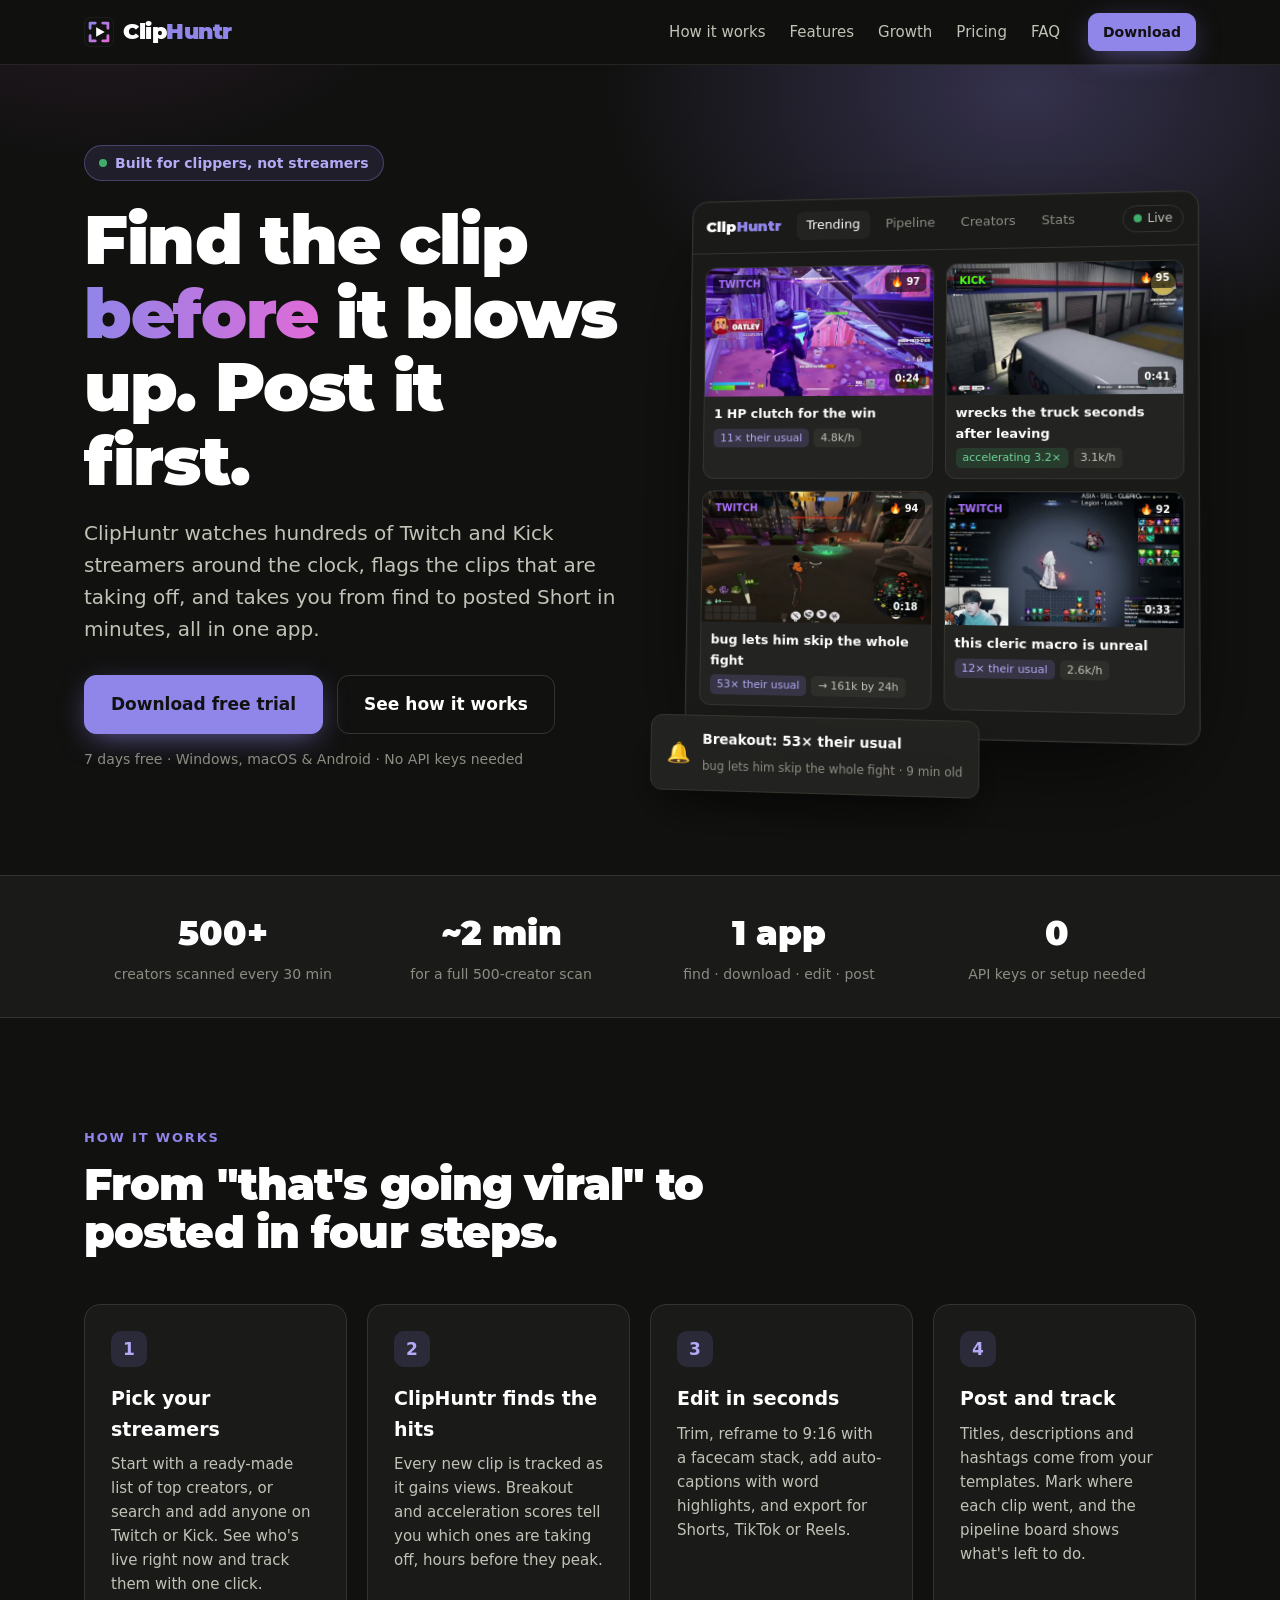
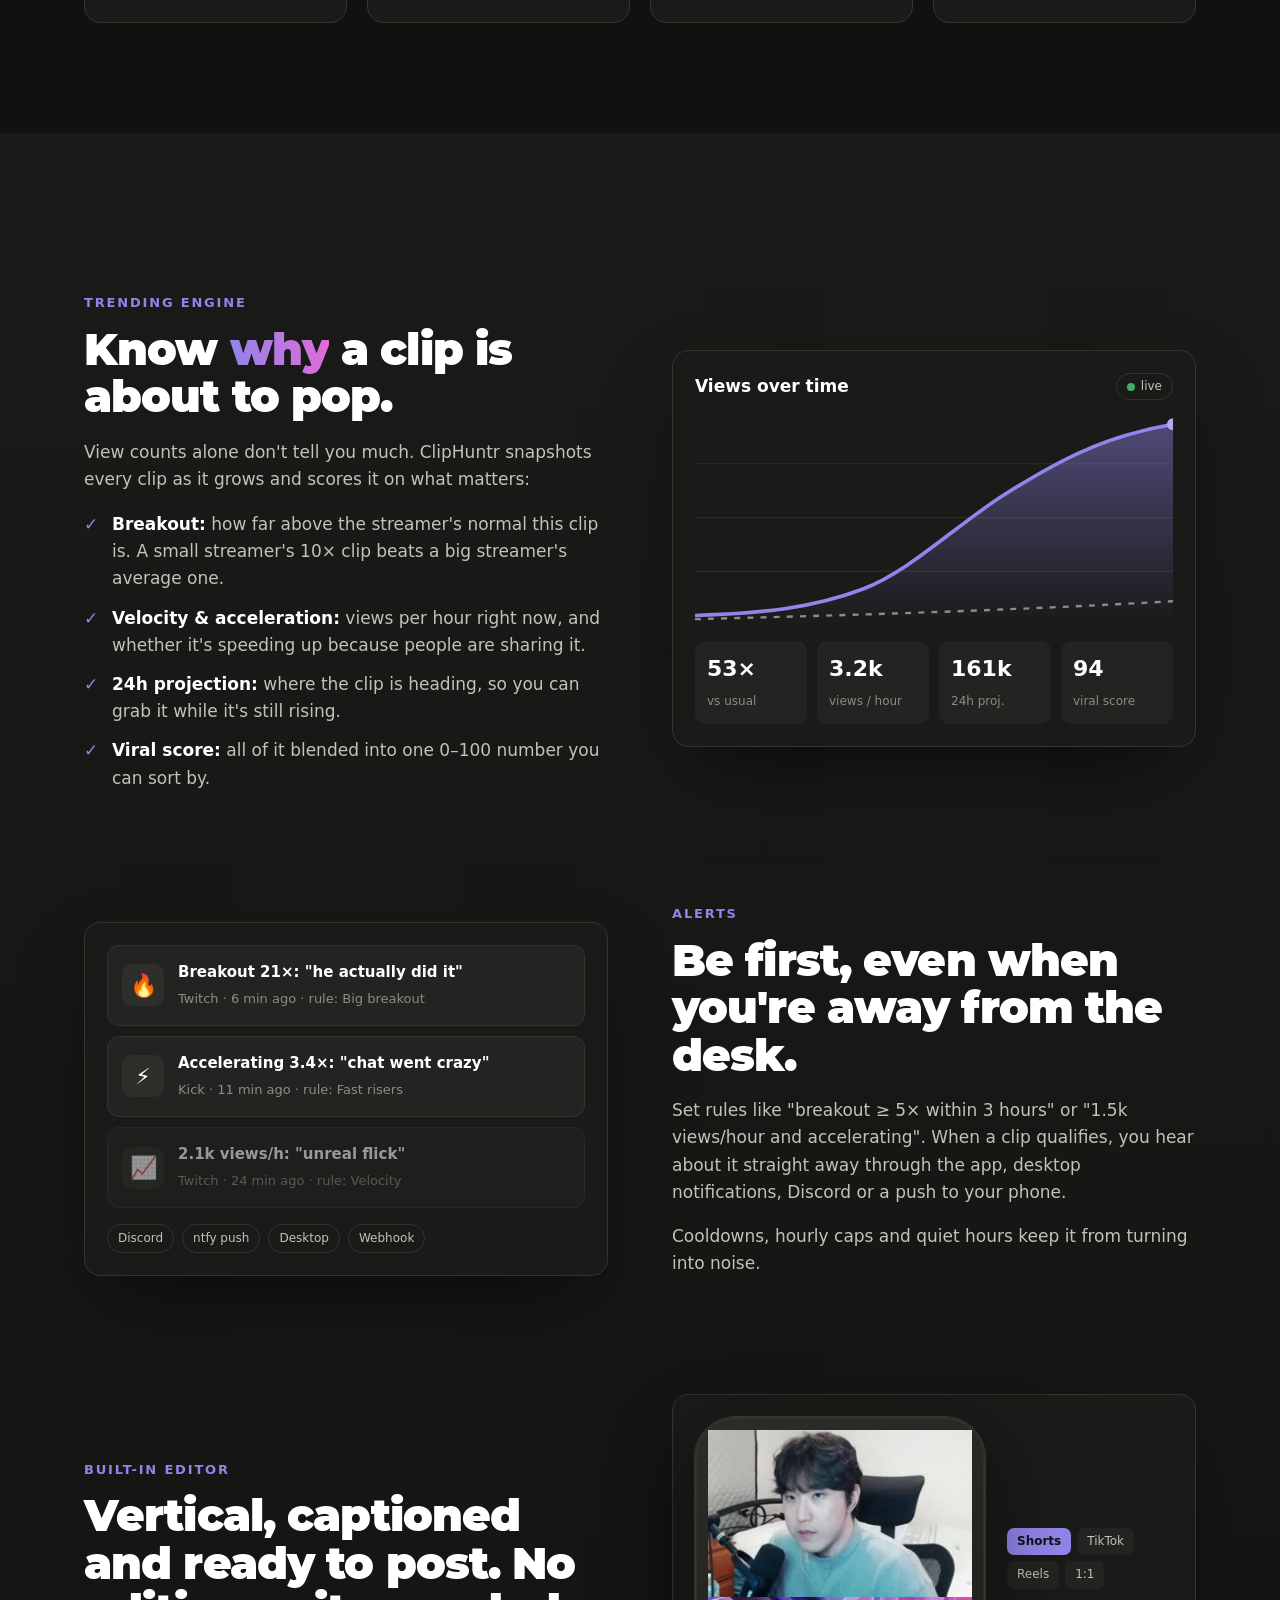
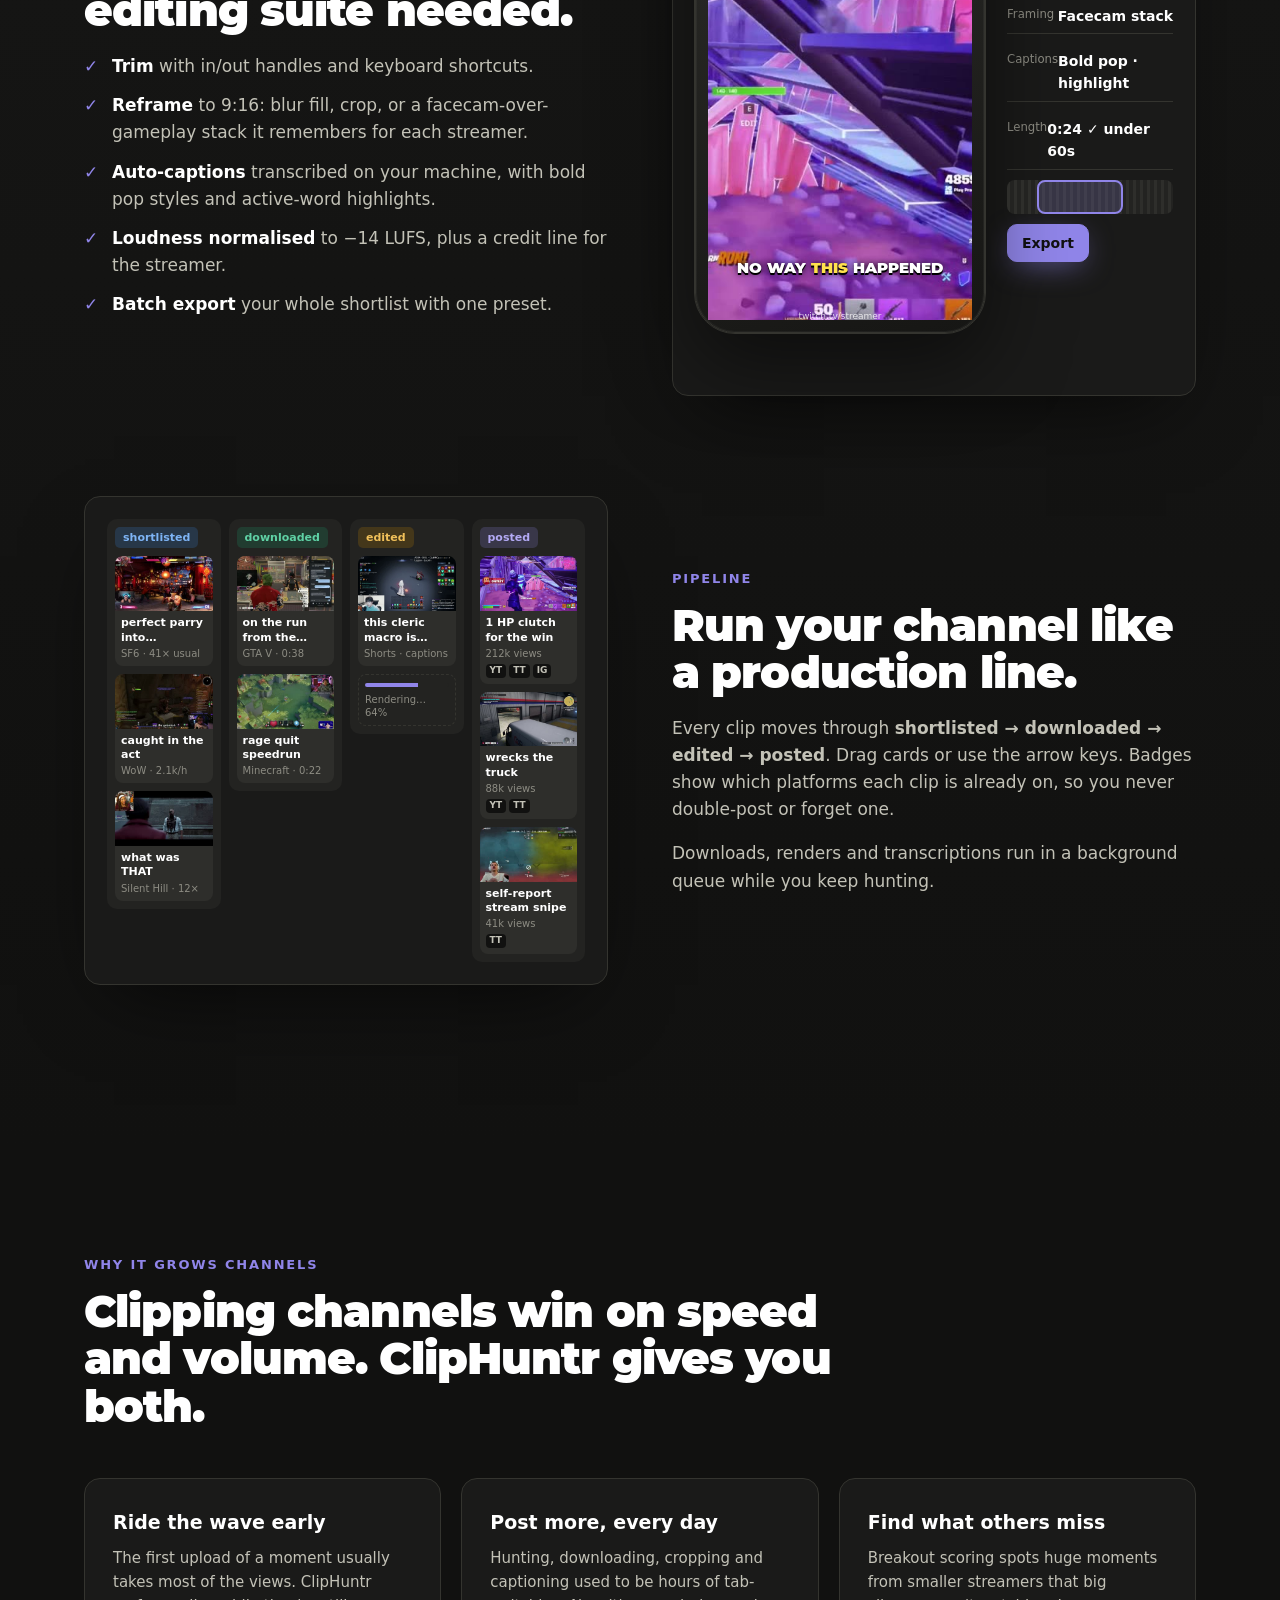
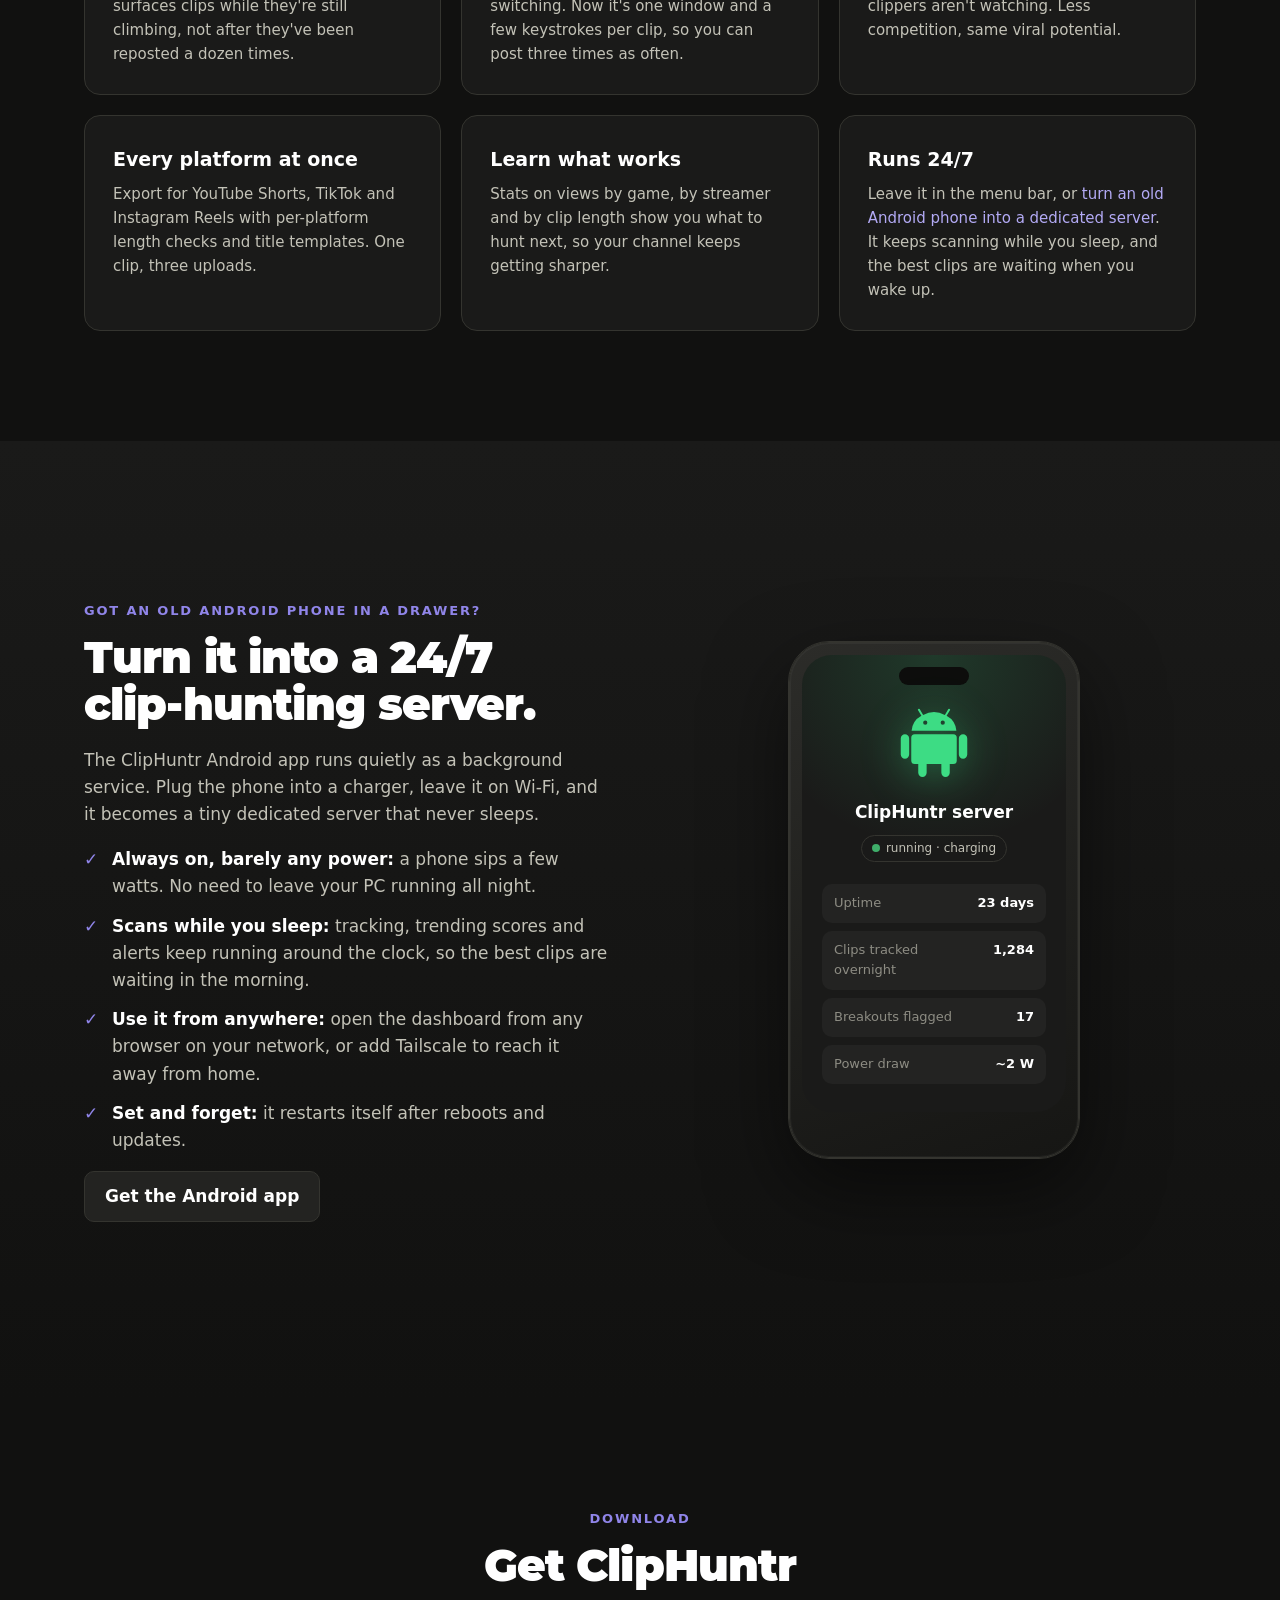
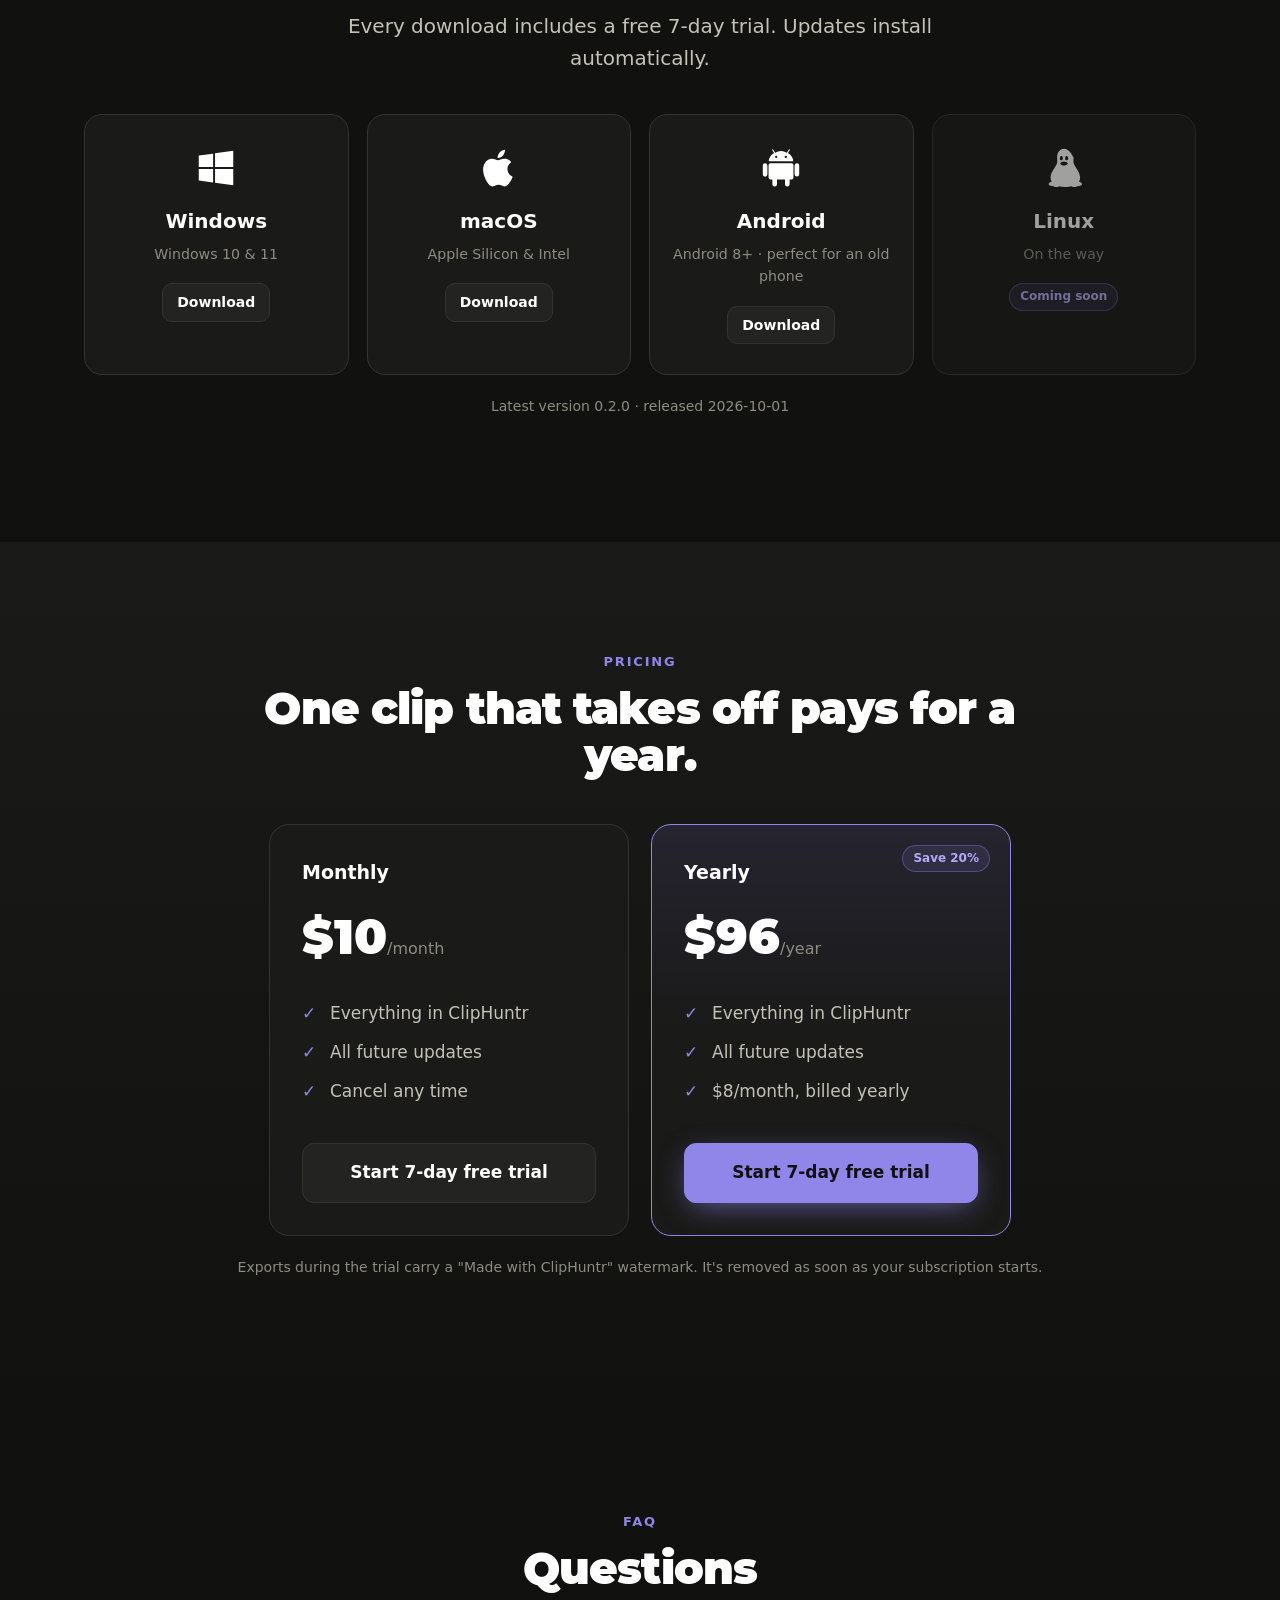
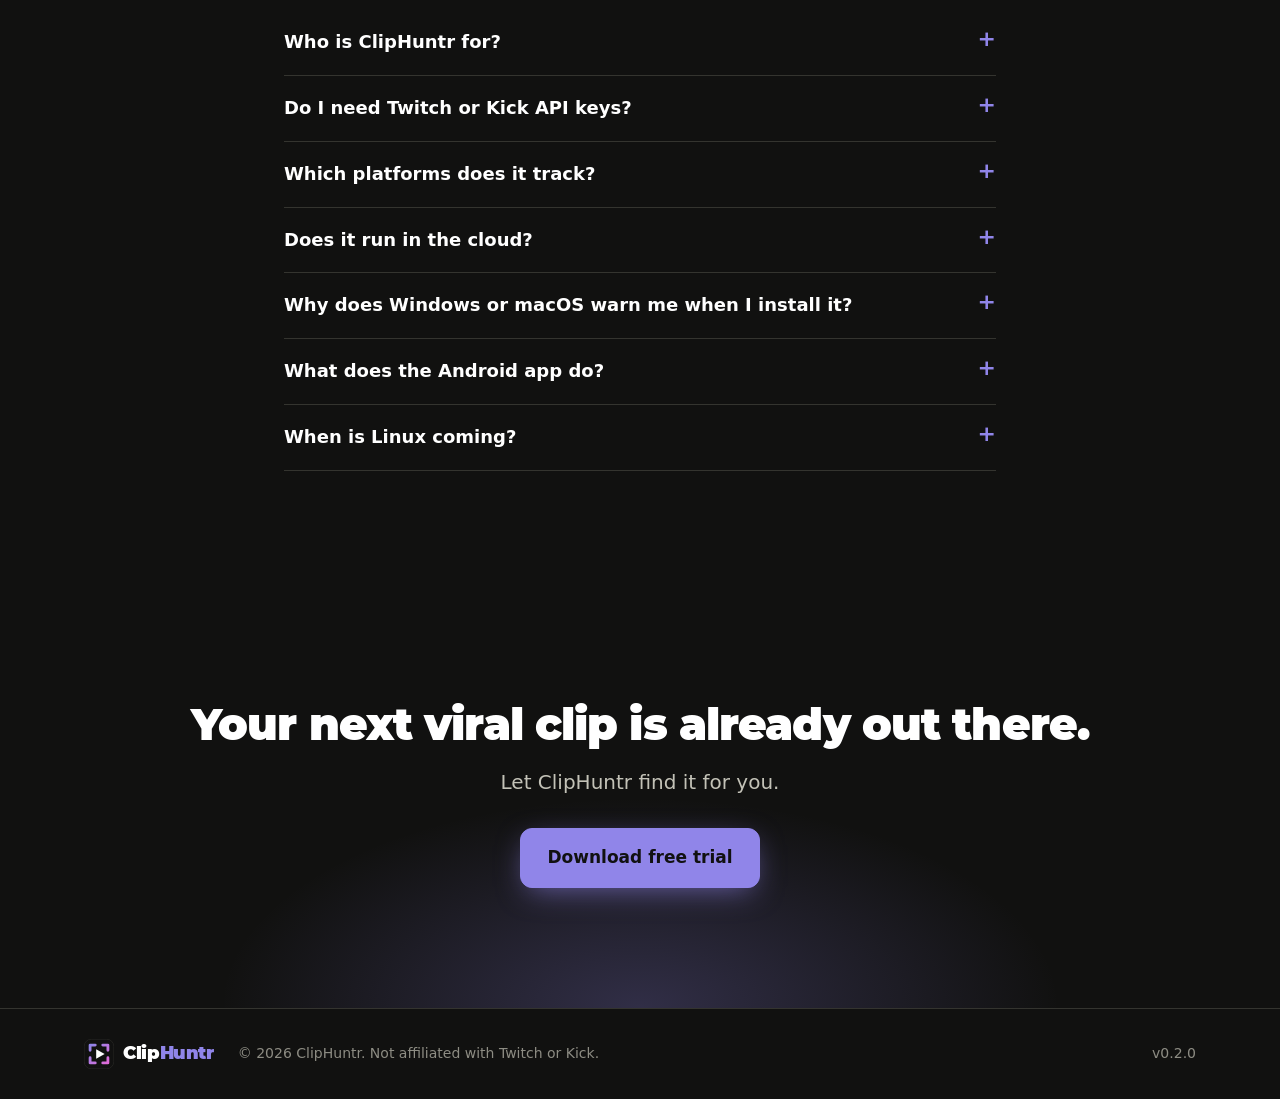
==== commit 577f7e67: "Site: phone graphic in the old-phone section" ====
--- a/index.html
+++ b/index.html
@@ -161,14 +161,20 @@
       </ul>
       <p><a class="btn" href="/download/android/">Get the Android app</a></p>
     </div>
-    <div class="feat-art"><div class="panel">
-      <div class="panel-h"><b>Old phone · on the charger</b><span class="live"><i class="dot"></i>live</span></div>
-      <ul class="ticks">
-        <li><b>Uptime:</b> 23 days</li>
-        <li><b>Clips tracked overnight:</b> 1,284</li>
-        <li><b>Breakouts flagged:</b> 17</li>
-        <li><b>Power draw:</b> ~2 W</li>
-      </ul>
+    <div class="feat-art"><div class="phone" aria-hidden="true">
+      <div class="phone-screen">
+        <span class="phone-notch"></span>
+        <svg class="phone-droid" viewBox="0 0 24 24"><path d="M17.5 9.5H6.5a1 1 0 0 0-1 1V17a1 1 0 0 0 1 1h1v2.5a1.2 1.2 0 0 0 2.4 0V18h4.2v2.5a1.2 1.2 0 0 0 2.4 0V18h1a1 1 0 0 0 1-1v-6.5a1 1 0 0 0-1-1zM3.7 9.5a1.2 1.2 0 0 0-1.2 1.2v4.6a1.2 1.2 0 0 0 2.4 0v-4.6a1.2 1.2 0 0 0-1.2-1.2zm16.6 0a1.2 1.2 0 0 0-1.2 1.2v4.6a1.2 1.2 0 0 0 2.4 0v-4.6a1.2 1.2 0 0 0-1.2-1.2zM15.6 4.2l1-1.6a.3.3 0 0 0-.5-.3l-1 1.7a6.5 6.5 0 0 0-6.2 0l-1-1.7a.3.3 0 0 0-.5.3l1 1.6A5.4 5.4 0 0 0 5.6 8.5h12.8a5.4 5.4 0 0 0-2.8-4.3zM9.5 6.8a.6.6 0 1 1 0-1.2.6.6 0 0 1 0 1.2zm5 0a.6.6 0 1 1 0-1.2.6.6 0 0 1 0 1.2z"/></svg>
+        <b>ClipHuntr server</b>
+        <span class="live"><i class="dot"></i>running · charging</span>
+        <dl class="phone-stats">
+          <div><dt>Uptime</dt><dd>23 days</dd></div>
+          <div><dt>Clips tracked overnight</dt><dd>1,284</dd></div>
+          <div><dt>Breakouts flagged</dt><dd>17</dd></div>
+          <div><dt>Power draw</dt><dd>~2 W</dd></div>
+        </dl>
+      </div>
+      <span class="phone-cable"></span>
     </div></div>
   </div>
 </div></section>
--- a/style.css
+++ b/style.css
@@ -213,3 +213,16 @@
   .editor { flex-direction: column; } .board { grid-template-columns: 1fr 1fr; }
 }
 @media (prefers-reduced-motion: reduce) { * { animation: none !important; transition: none !important; } html { scroll-behavior: auto; } }
+
+/* Old-phone section: CSS phone with the Android logo */
+.phone { position: relative; width: 290px; margin: 0 auto 40px; padding: 12px; border-radius: 40px; background: linear-gradient(160deg, #2c2c29, #161614); border: 1px solid var(--border); box-shadow: 0 30px 80px rgba(0,0,0,.5), 0 0 0 1px rgba(255,255,255,.04) inset; }
+.phone-screen { position: relative; display: flex; flex-direction: column; align-items: center; gap: 8px; padding: 46px 20px 28px; border-radius: 30px; background: radial-gradient(120% 70% at 50% 0%, rgba(61,220,132,.16), transparent 60%), var(--s1); text-align: center; }
+.phone-notch { position: absolute; top: 12px; width: 70px; height: 18px; border-radius: 10px; background: #0d0d0c; }
+.phone-droid { width: 84px; height: 84px; fill: #3ddc84; filter: drop-shadow(0 6px 20px rgba(61,220,132,.35)); margin-bottom: 6px; }
+.phone-screen > b { font-size: 17px; }
+.phone-stats { width: 100%; margin: 14px 0 0; display: grid; gap: 8px; }
+.phone-stats div { display: flex; justify-content: space-between; gap: 10px; padding: 9px 12px; border-radius: 10px; background: rgba(255,255,255,.04); font-size: 13px; text-align: left; }
+.phone-stats dt { color: var(--muted, #8d8c83); }
+.phone-stats dd { margin: 0; font-weight: 600; white-space: nowrap; }
+.phone-cable { position: absolute; left: 50%; bottom: -40px; width: 6px; height: 40px; margin-left: -3px; border-radius: 3px; background: linear-gradient(#55554f, #2e2e2b); }
+.phone-screen .live { margin: 0; }
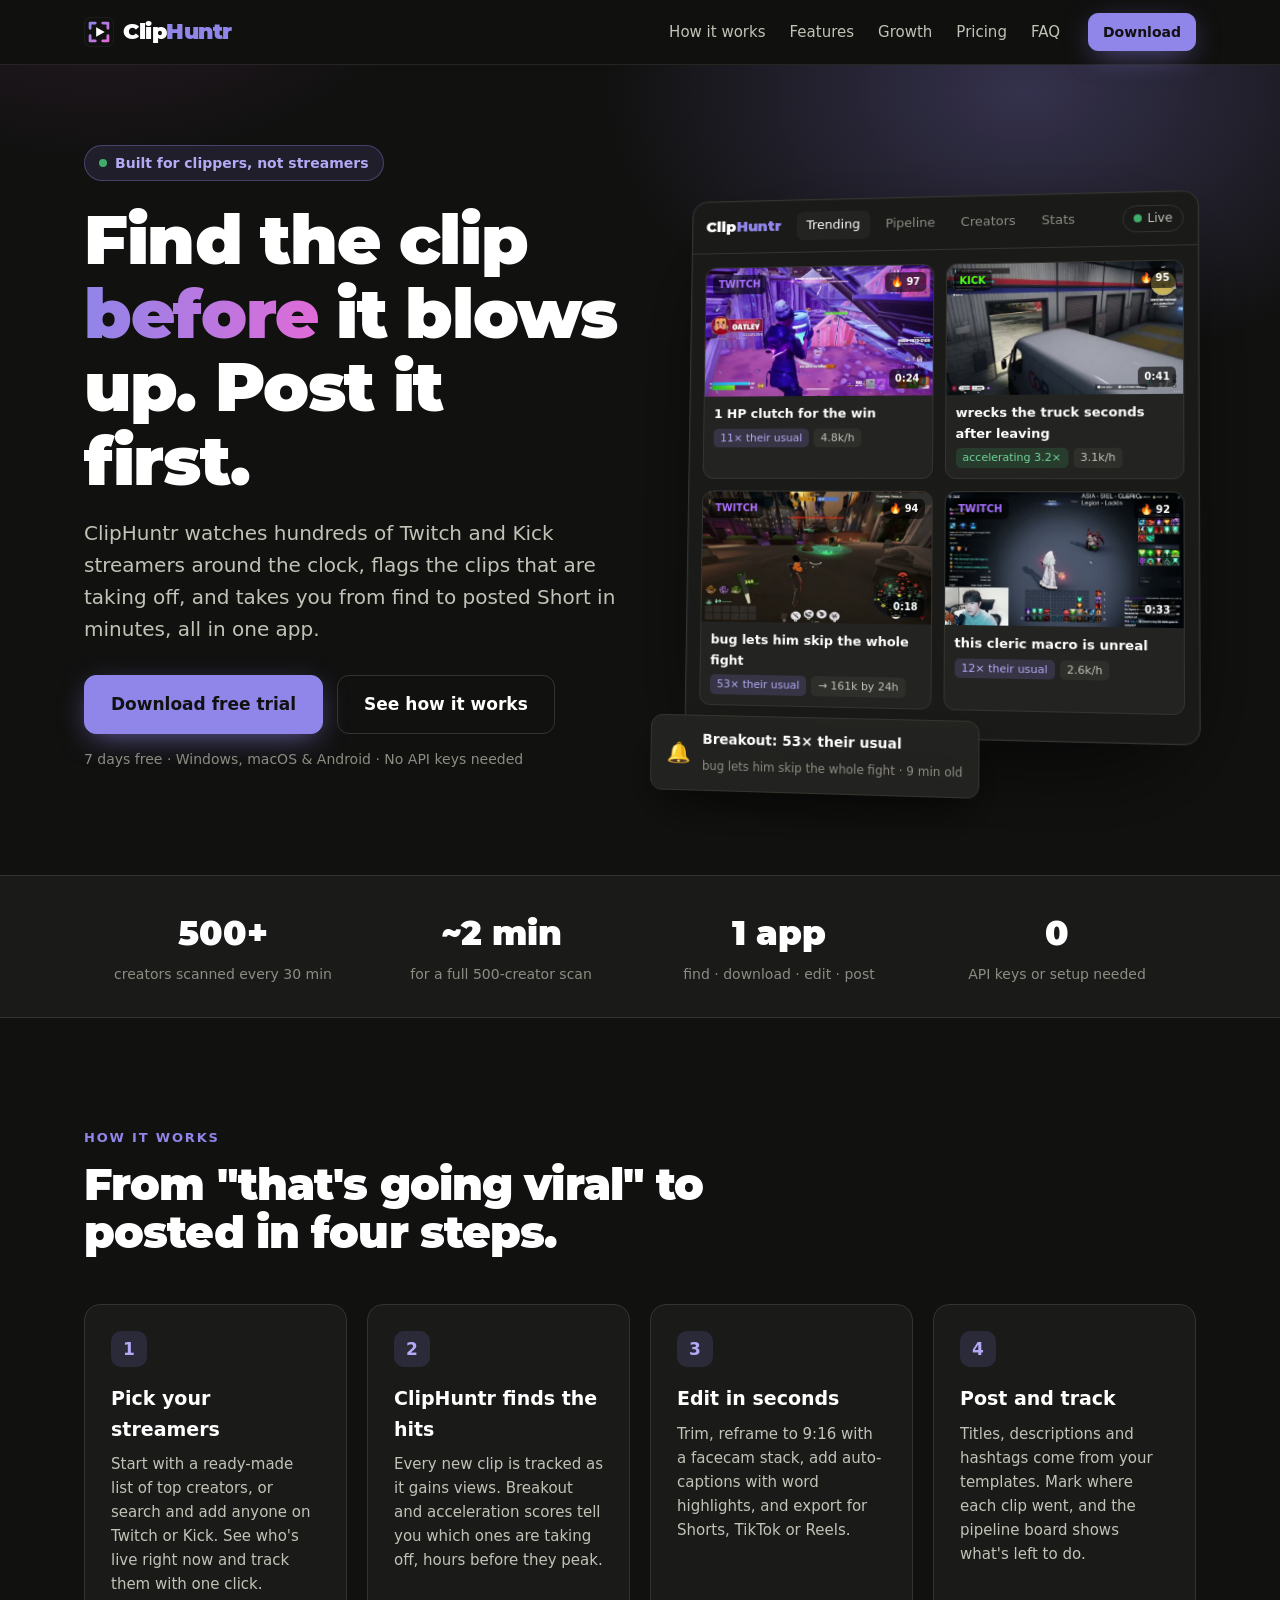
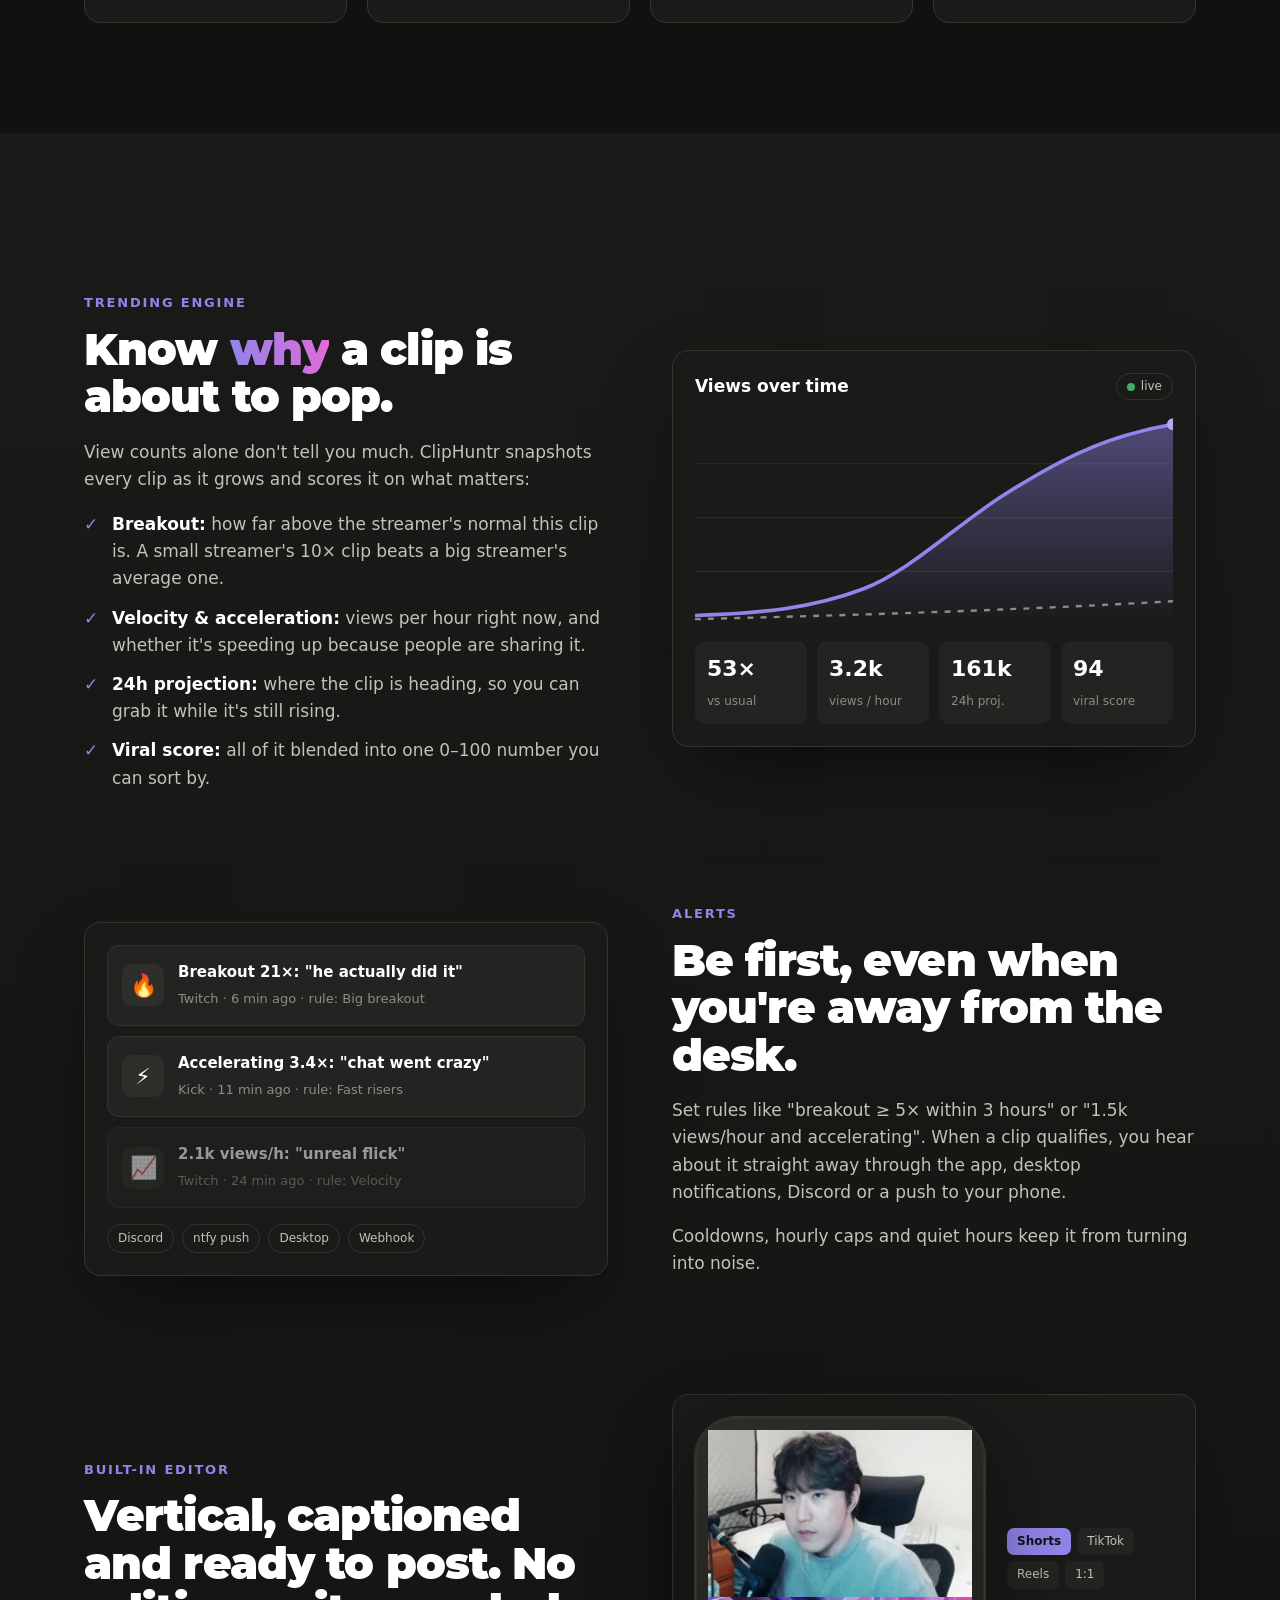
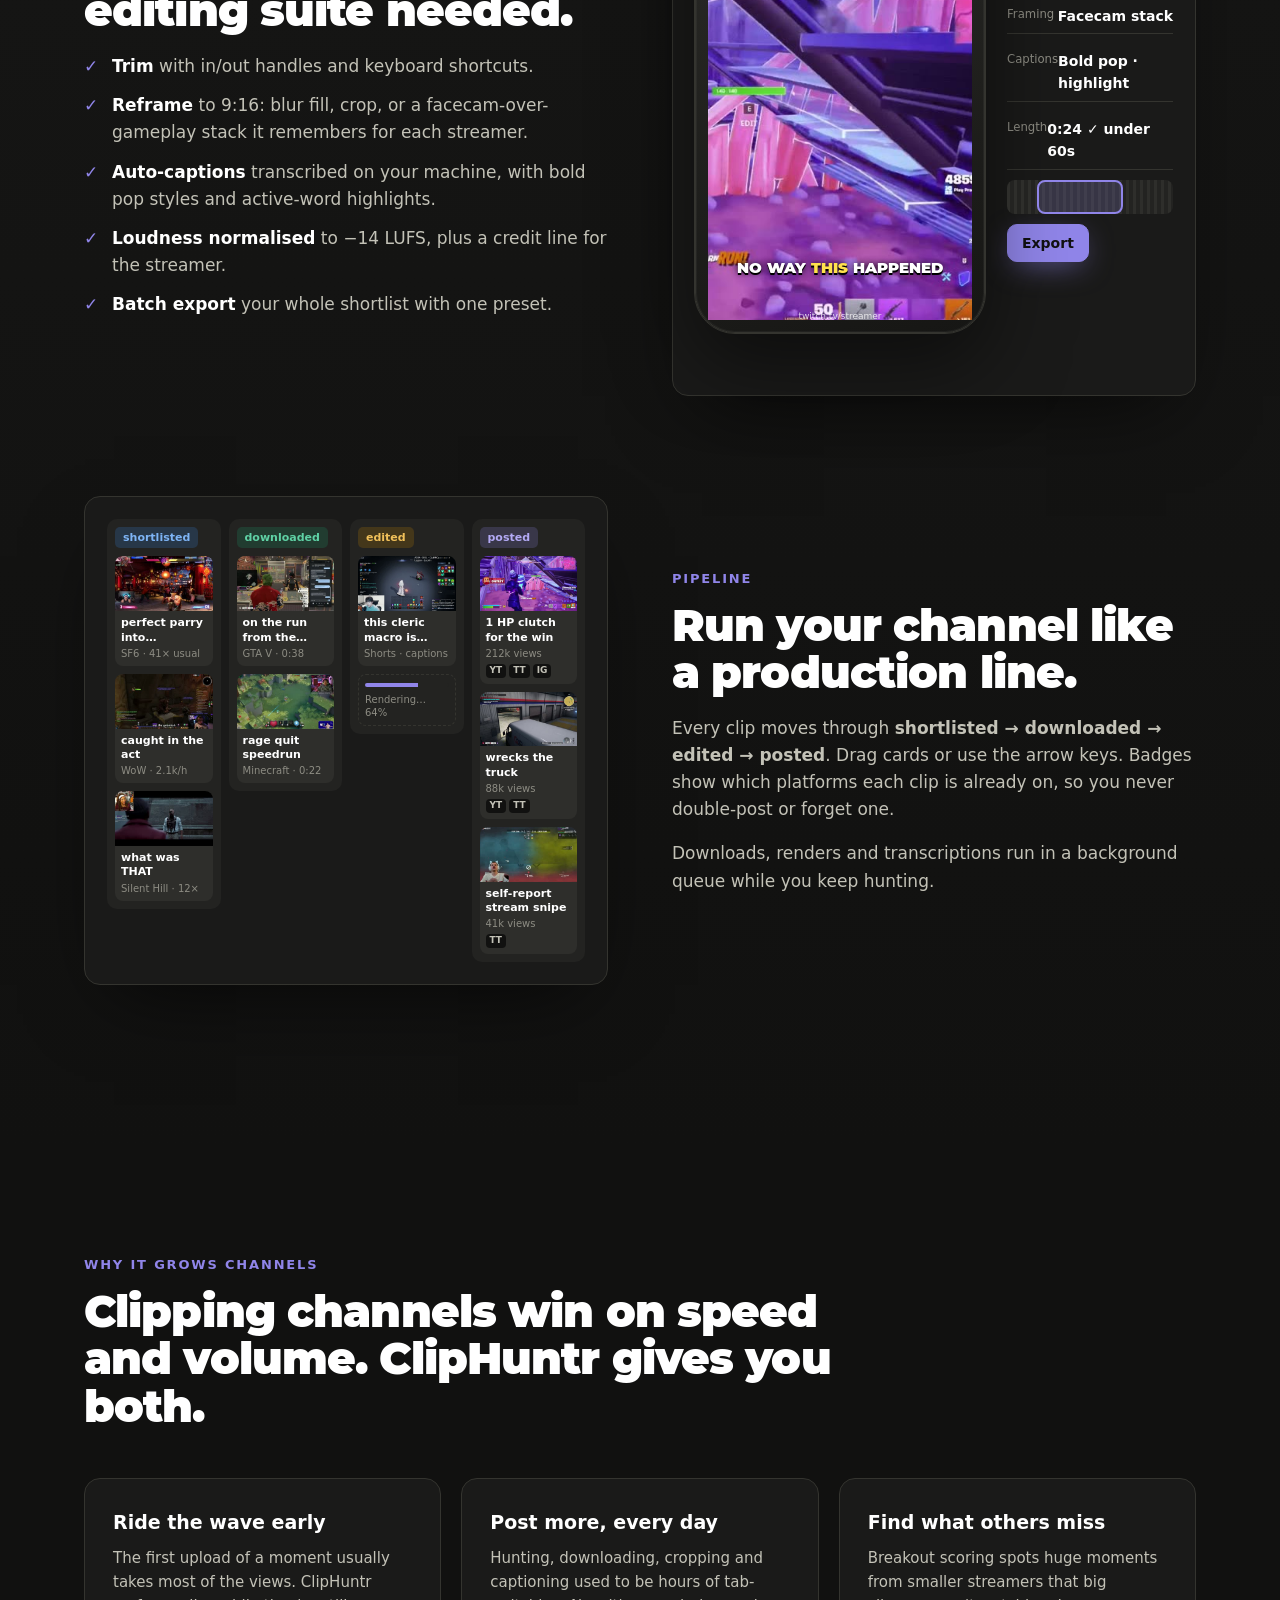
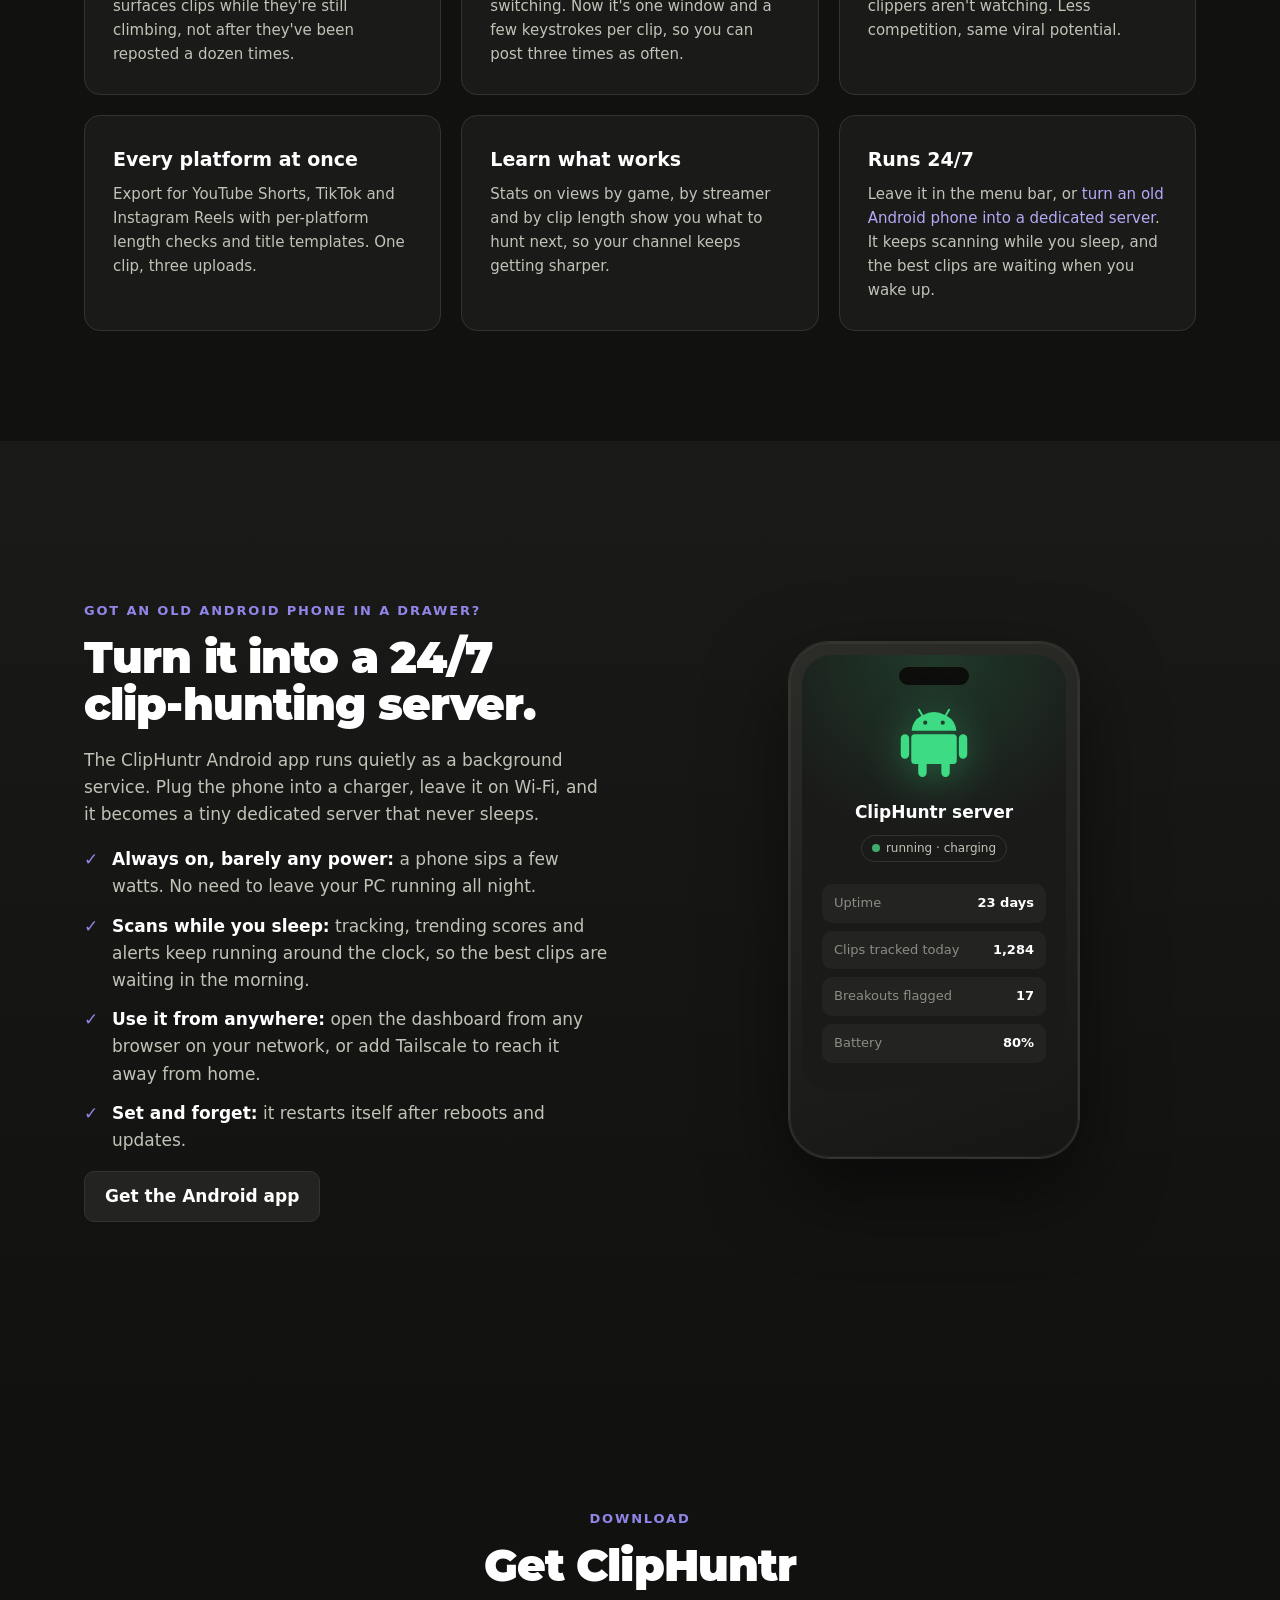
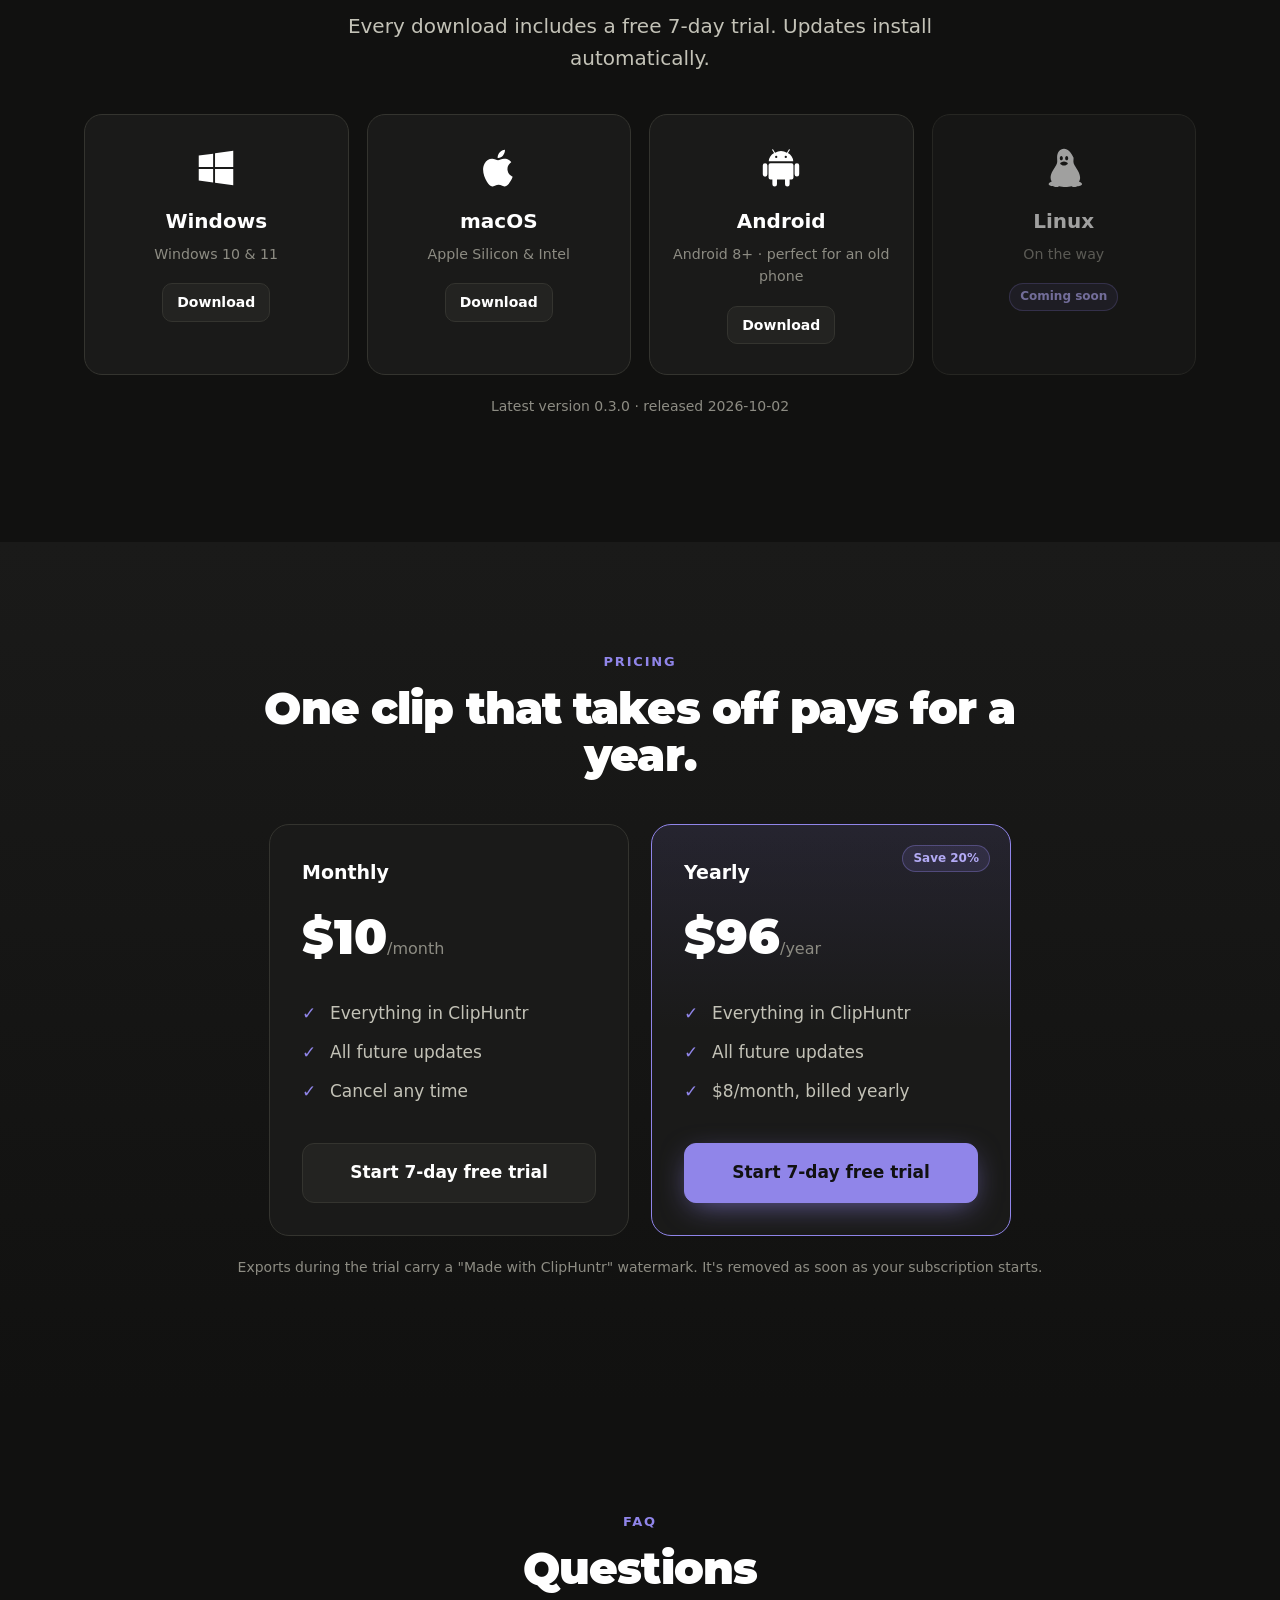
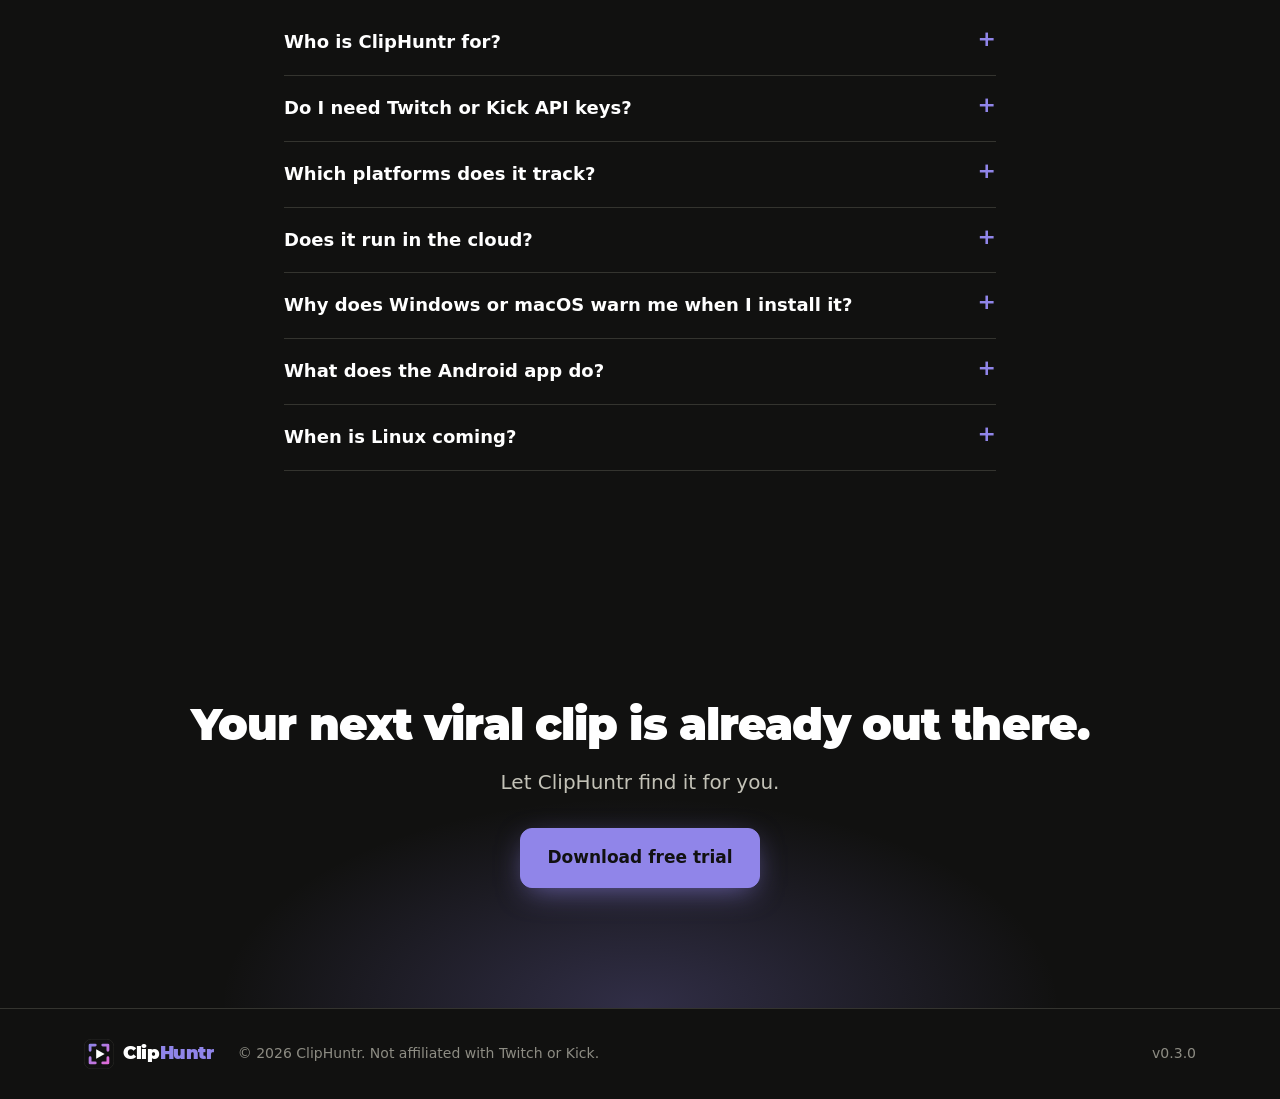
==== commit 3d731fbe: "Release v0.3.0" ====
--- a/index.html
+++ b/index.html
@@ -169,9 +169,9 @@
         <span class="live"><i class="dot"></i>running · charging</span>
         <dl class="phone-stats">
           <div><dt>Uptime</dt><dd>23 days</dd></div>
-          <div><dt>Clips tracked overnight</dt><dd>1,284</dd></div>
+          <div><dt>Clips tracked today</dt><dd>1,284</dd></div>
           <div><dt>Breakouts flagged</dt><dd>17</dd></div>
-          <div><dt>Power draw</dt><dd>~2 W</dd></div>
+          <div><dt>Battery</dt><dd>80%</dd></div>
         </dl>
       </div>
       <span class="phone-cable"></span>
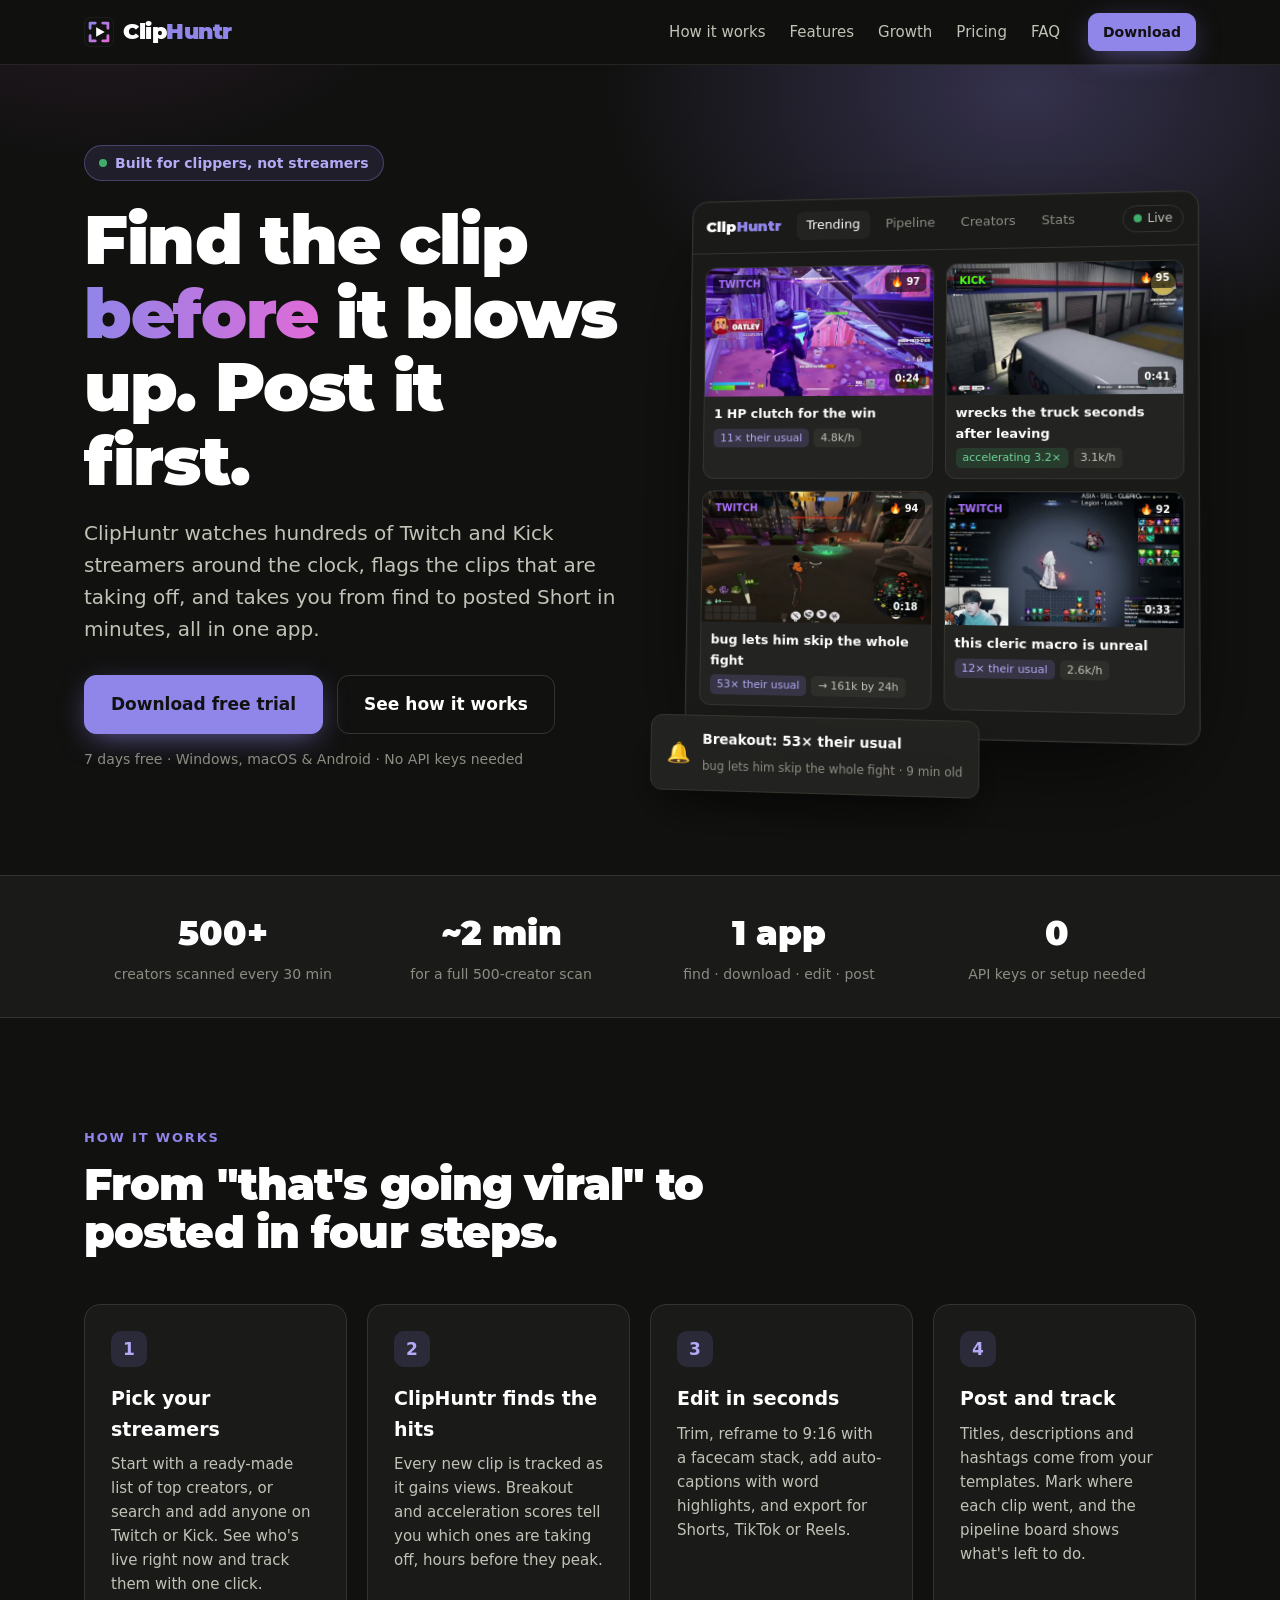
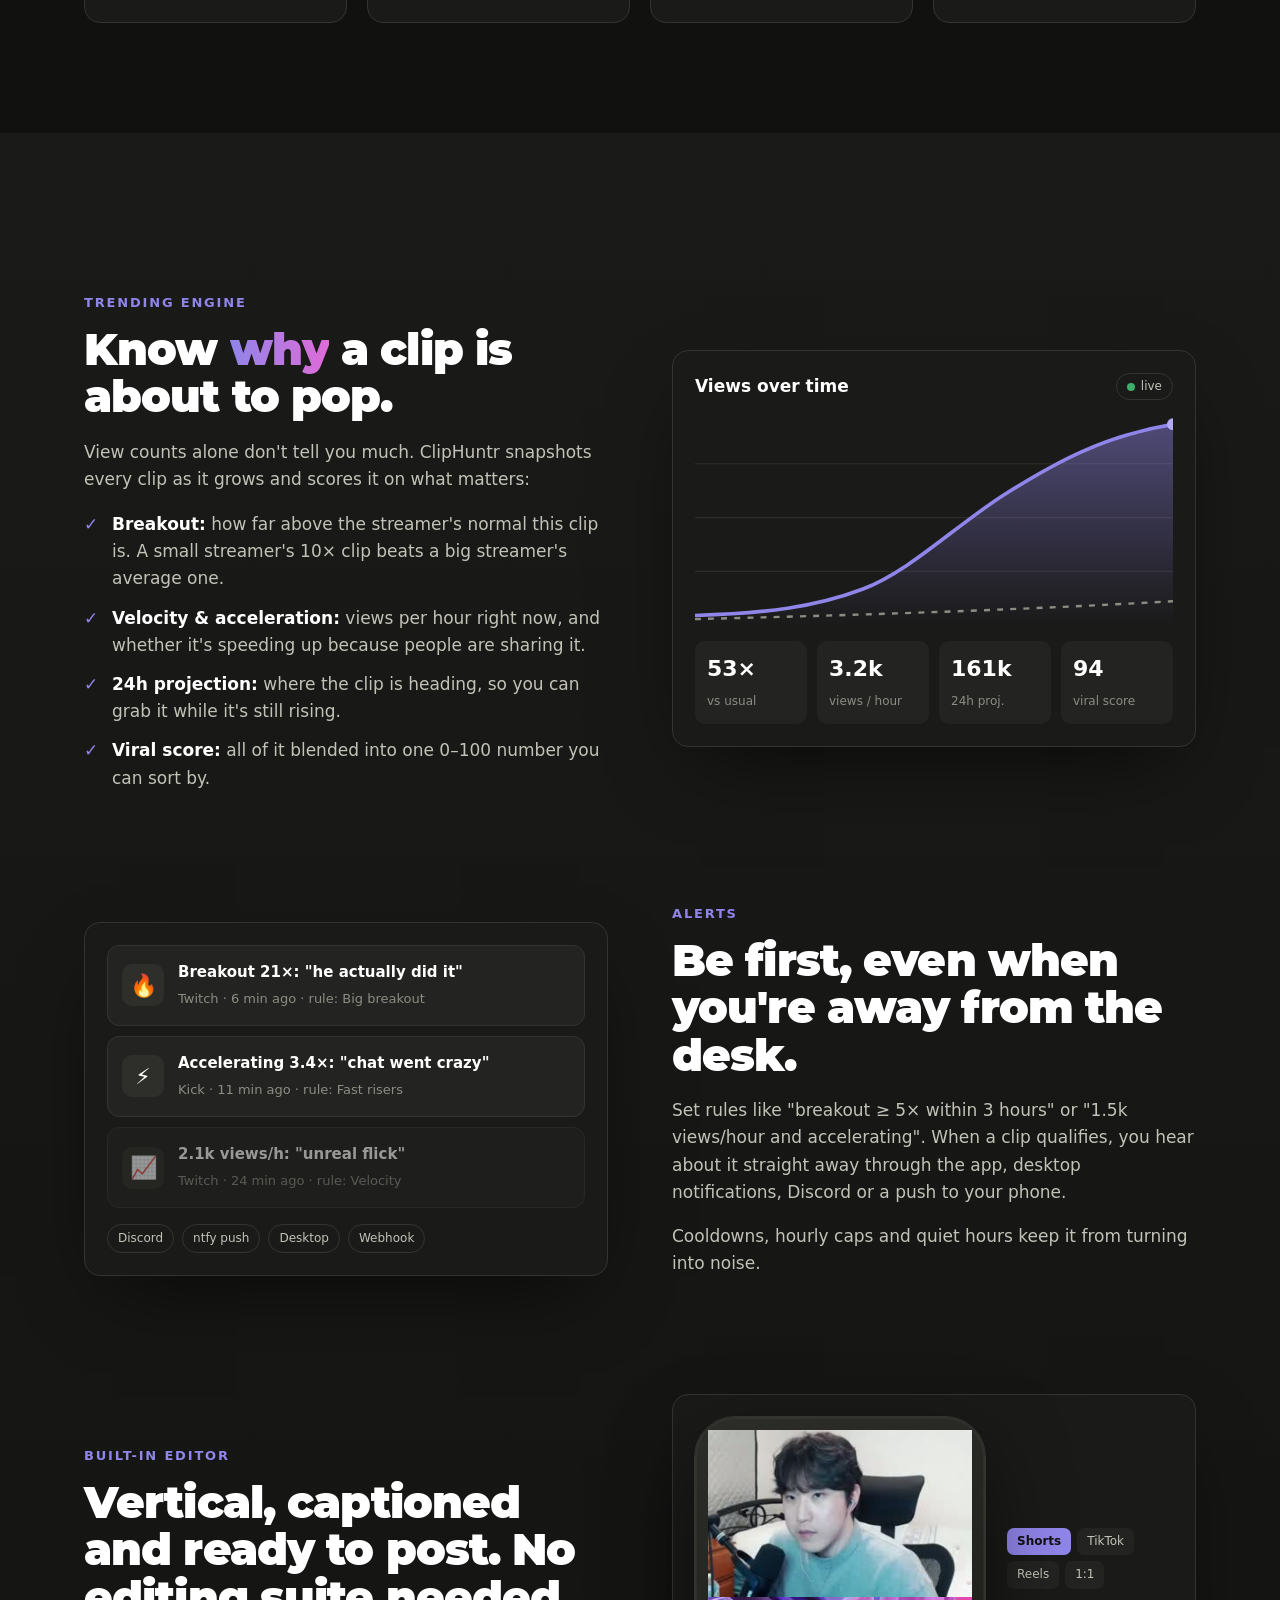
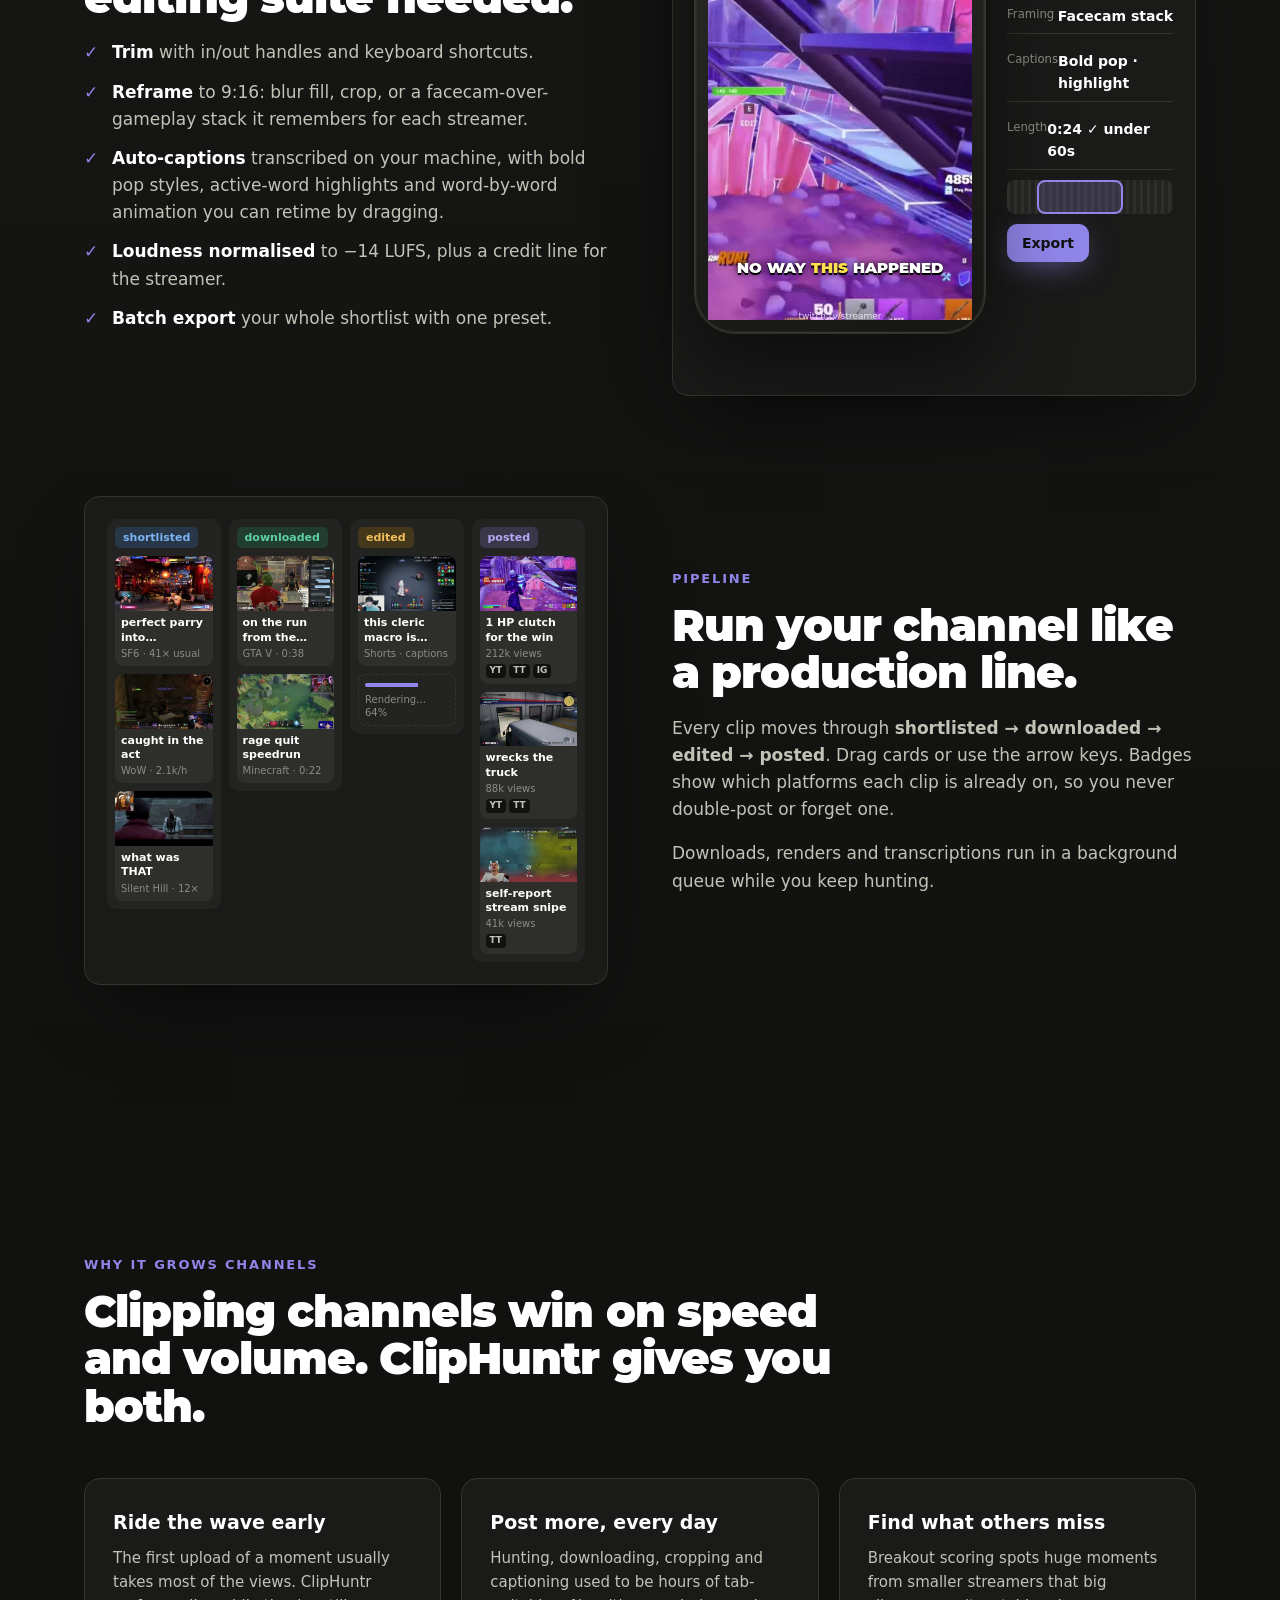
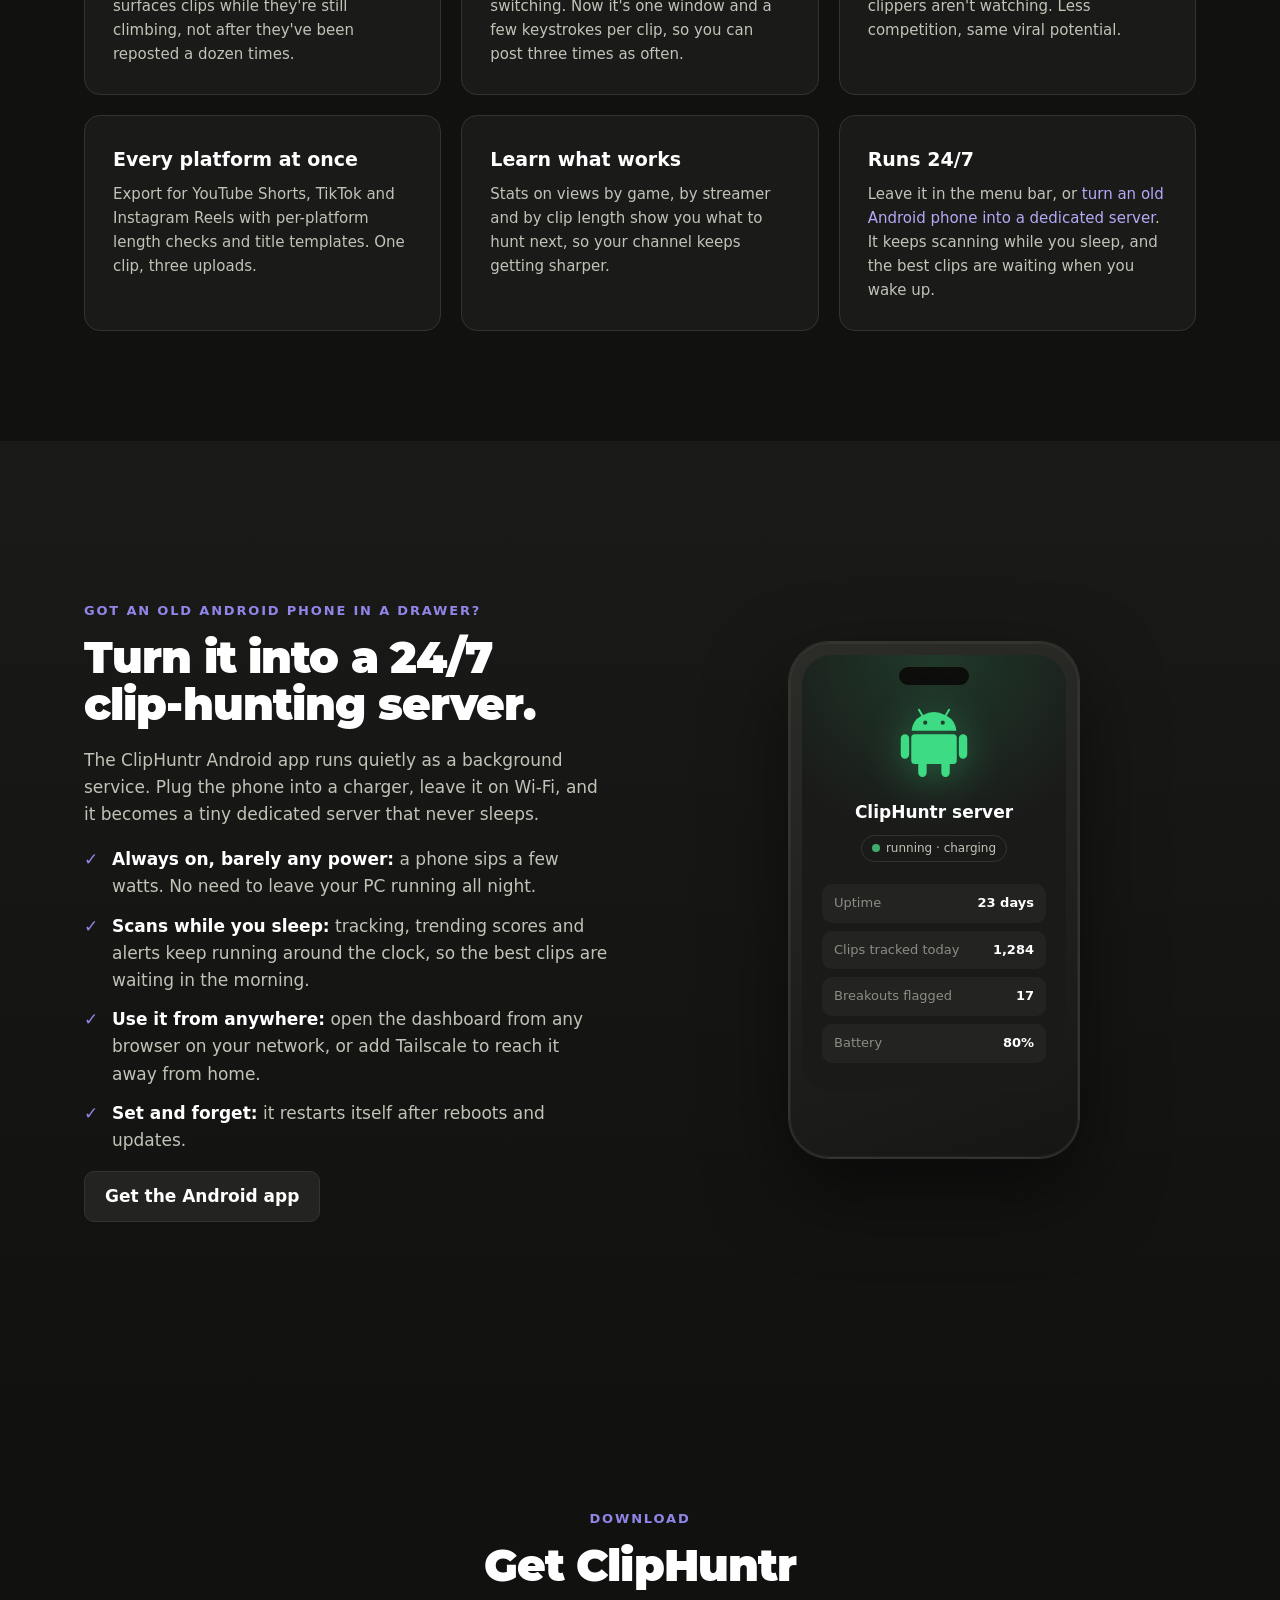
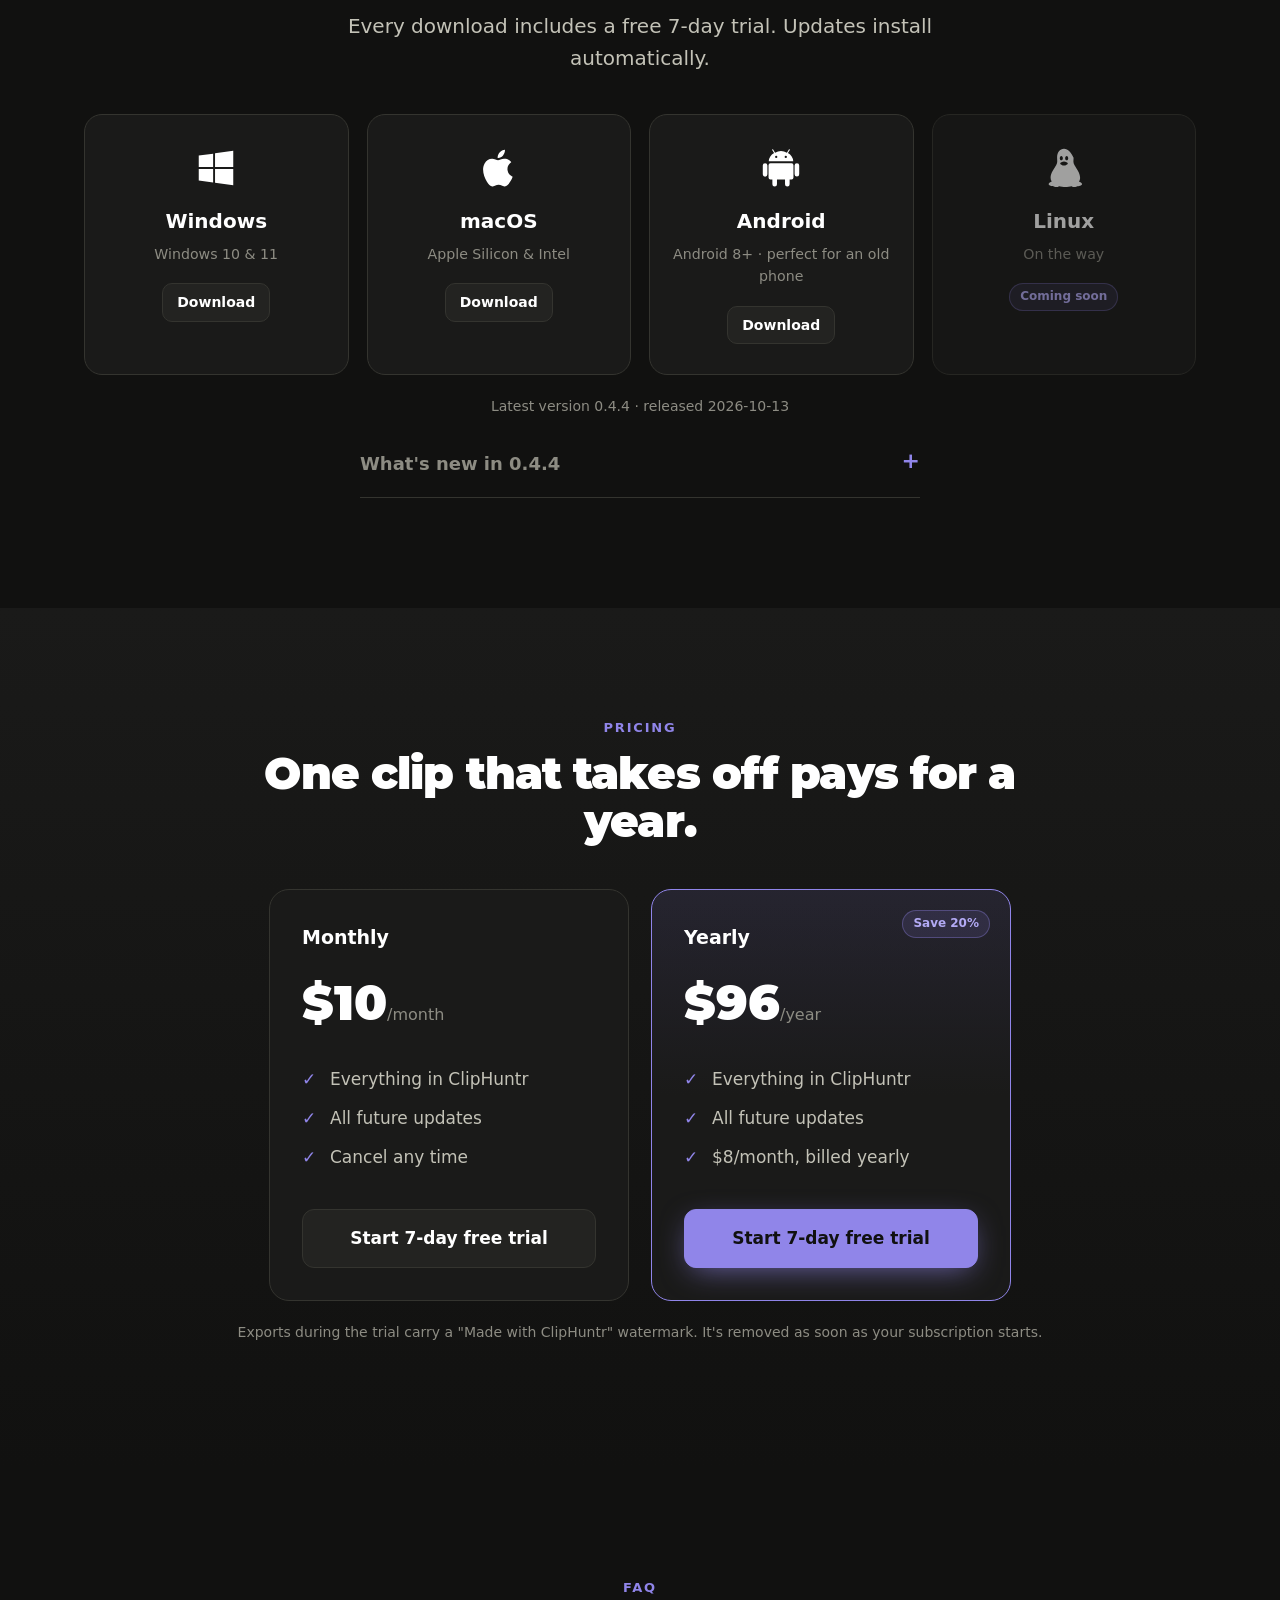
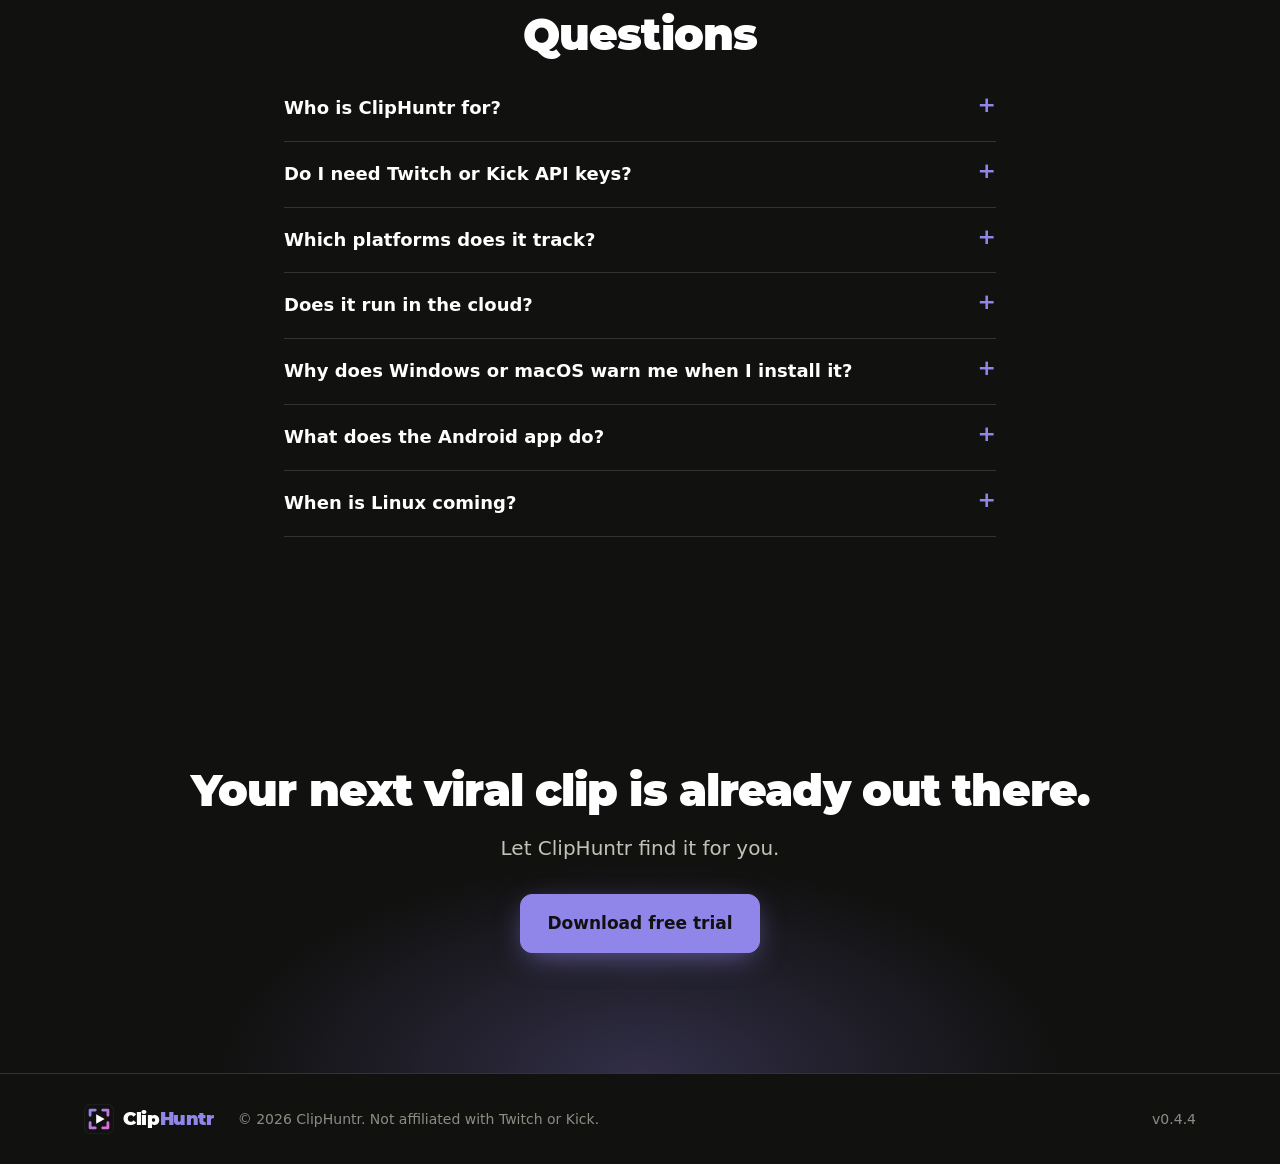
==== commit 766d6e6a: "Release v0.4.4" ====
--- a/index.html
+++ b/index.html
@@ -105,7 +105,7 @@
       <ul class="ticks">
         <li><b>Trim</b> with in/out handles and keyboard shortcuts.</li>
         <li><b>Reframe</b> to 9:16: blur fill, crop, or a facecam-over-gameplay stack it remembers for each streamer.</li>
-        <li><b>Auto-captions</b> transcribed on your machine, with bold pop styles and active-word highlights.</li>
+        <li><b>Auto-captions</b> transcribed on your machine, with bold pop styles, active-word highlights and word-by-word animation you can retime by dragging.</li>
         <li><b>Loudness normalised</b> to −14 LUFS, plus a credit line for the streamer.</li>
         <li><b>Batch export</b> your whole shortlist with one preset.</li>
       </ul>
@@ -190,6 +190,7 @@
     <a class="plat soon" data-p="linux" href="/download/linux/"><svg viewBox="0 0 24 24"><path d="M12 2c-2.2 0-3.6 1.9-3.6 4.6 0 1.5.4 2.3-.5 3.9-1 1.8-2.9 3.9-2.9 6.6 0 .8.2 1.4.6 1.9-.6.4-1.6.6-1.6 1.4 0 1 1.7.9 3 1.4 1 .3 1.8.2 2.4-.3.9.3 2.3.4 3.3.4s2.4-.1 3.3-.4c.6.5 1.4.6 2.4.3 1.3-.5 3-.4 3-1.4 0-.8-1-1-1.6-1.4.4-.5.6-1.1.6-1.9 0-2.7-1.9-4.8-2.9-6.6-.9-1.6-.5-2.4-.5-3.9C15.6 3.9 14.2 2 12 2zm-1.4 3.7c.5 0 .8.6.8 1.2s-.3 1.1-.8 1.1-.8-.5-.8-1.1.3-1.2.8-1.2zm2.8 0c.5 0 .8.6.8 1.2s-.3 1.1-.8 1.1-.8-.5-.8-1.1.3-1.2.8-1.2zM12 8.6c.9 0 2 .6 2 1s-1.1 1.1-2 1.1-2-.7-2-1.1 1.1-1 2-1z"/></svg><b>Linux</b><small>On the way</small><span class="pill sm">Coming soon</span></a>
   </div>
   <p class="fine center" id="ver"></p>
+  <details class="whatsnew hidden" id="whatsnew"><summary></summary><div></div></details>
 </div></section>
 
 <section id="pricing" class="sec alt"><div class="wrap">
@@ -236,6 +237,19 @@
 manifest().then(m => {
   document.getElementById('ver').textContent = `Latest version ${m.version}${m.released ? ' · released ' + m.released : ''}`;
   document.getElementById('foot-ver').textContent = 'v' + m.version;
+  // Release notes from the manifest: "Heading" lines and "- item" lines.
+  if (m.notes) {
+    const w = document.getElementById('whatsnew'), esc = t => t.replace(/[&<>]/g, c => ({ '&': '&amp;', '<': '&lt;', '>': '&gt;' }[c]));
+    let html = '', inList = false;
+    for (const l of m.notes.split('\n').map(x => x.trim()).filter(Boolean)) {
+      if (l.startsWith('- ')) { if (!inList) { html += '<ul>'; inList = true; } html += `<li>${esc(l.slice(2))}</li>`; }
+      else { if (inList) { html += '</ul>'; inList = false; } html += `<h4>${esc(l)}</h4>`; }
+    }
+    if (inList) html += '</ul>';
+    w.querySelector('summary').textContent = `What's new in ${m.version}`;
+    w.querySelector('div').innerHTML = html;
+    w.classList.remove('hidden');
+  }
 }).catch(() => {});
 </script>
 </body></html>
--- a/style.css
+++ b/style.css
@@ -226,3 +226,9 @@
 .phone-stats dd { margin: 0; font-weight: 600; white-space: nowrap; }
 .phone-cable { position: absolute; left: 50%; bottom: -40px; width: 6px; height: 40px; margin-left: -3px; border-radius: 3px; background: linear-gradient(#55554f, #2e2e2b); }
 .phone-screen .live { margin: 0; }
+.whatsnew { max-width: 560px; margin: 8px auto 0; font-size: 14px; color: var(--muted); }
+.whatsnew.hidden { display: none; }
+.whatsnew summary { cursor: pointer; text-align: center; }
+.whatsnew h4 { margin: 14px 0 4px; color: inherit; font-size: 14px; }
+.whatsnew ul { margin: 0; padding-left: 20px; }
+.whatsnew li { margin: 2px 0; }
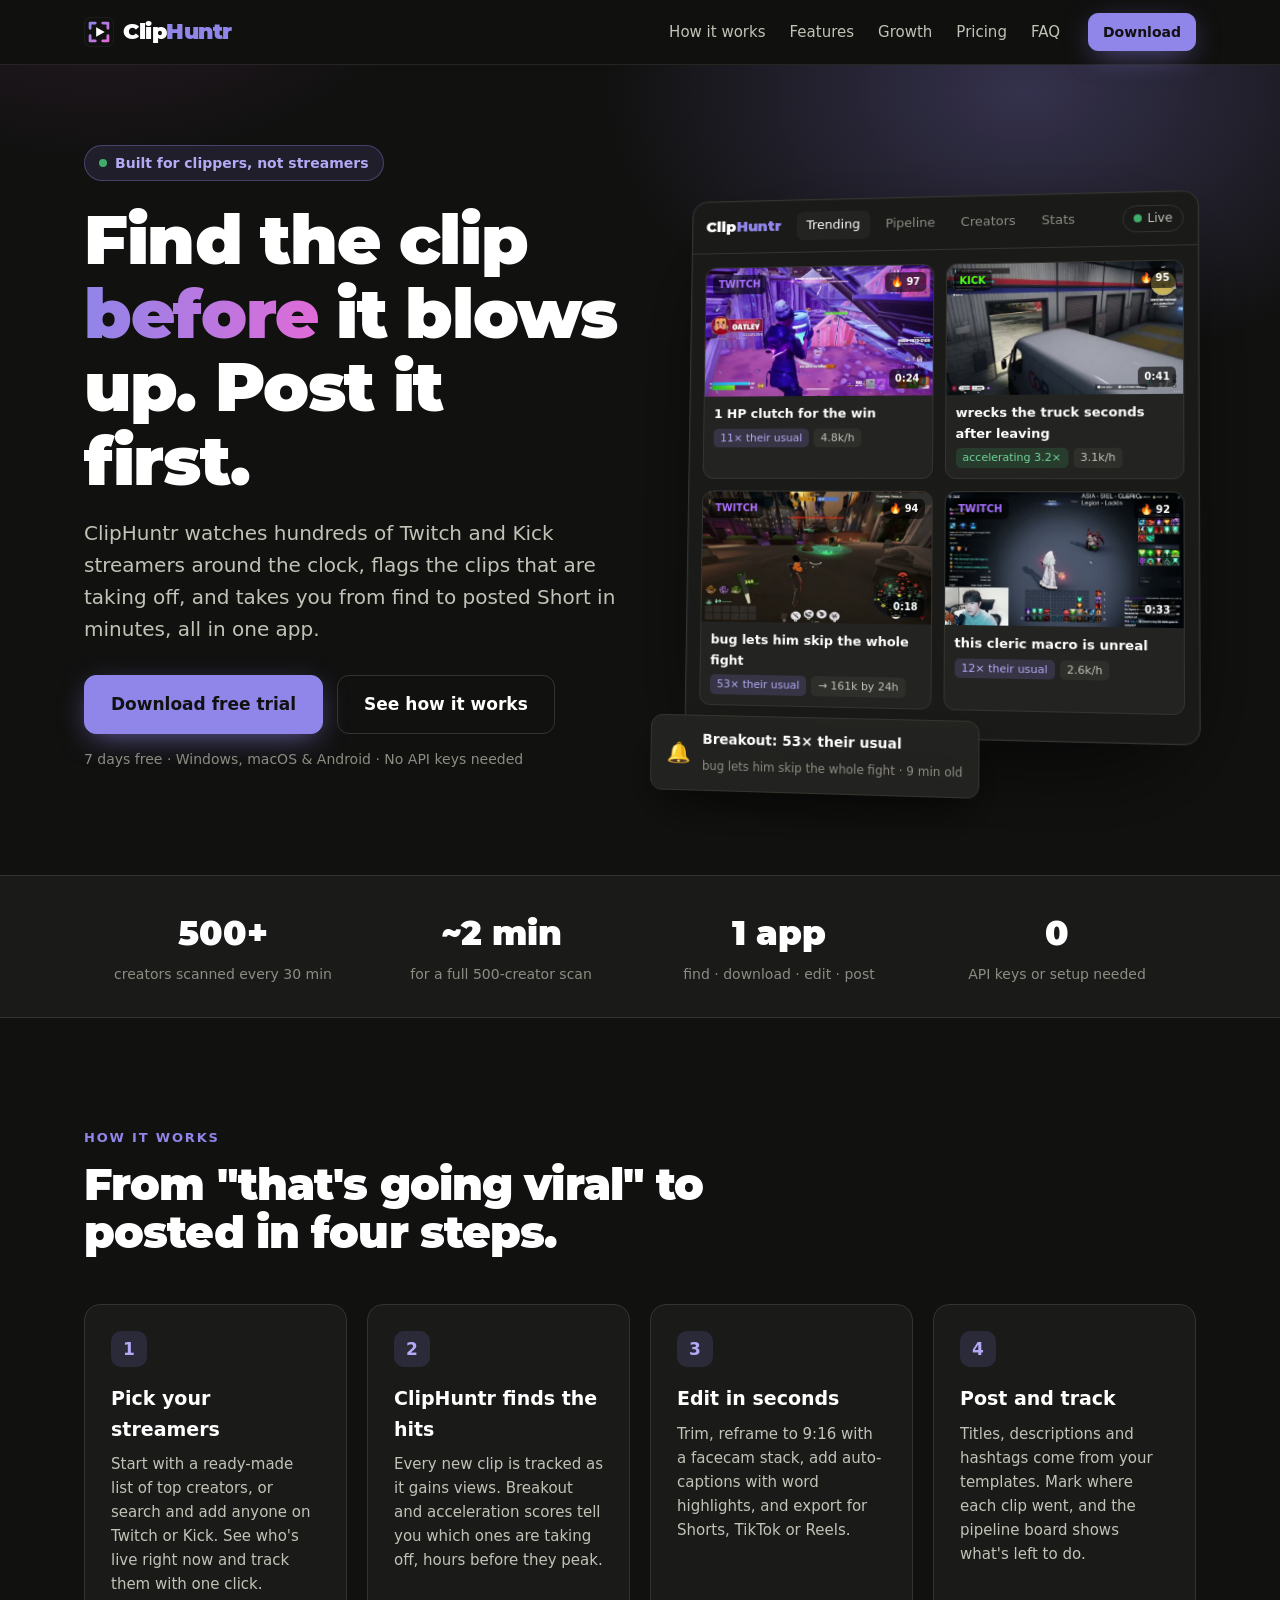
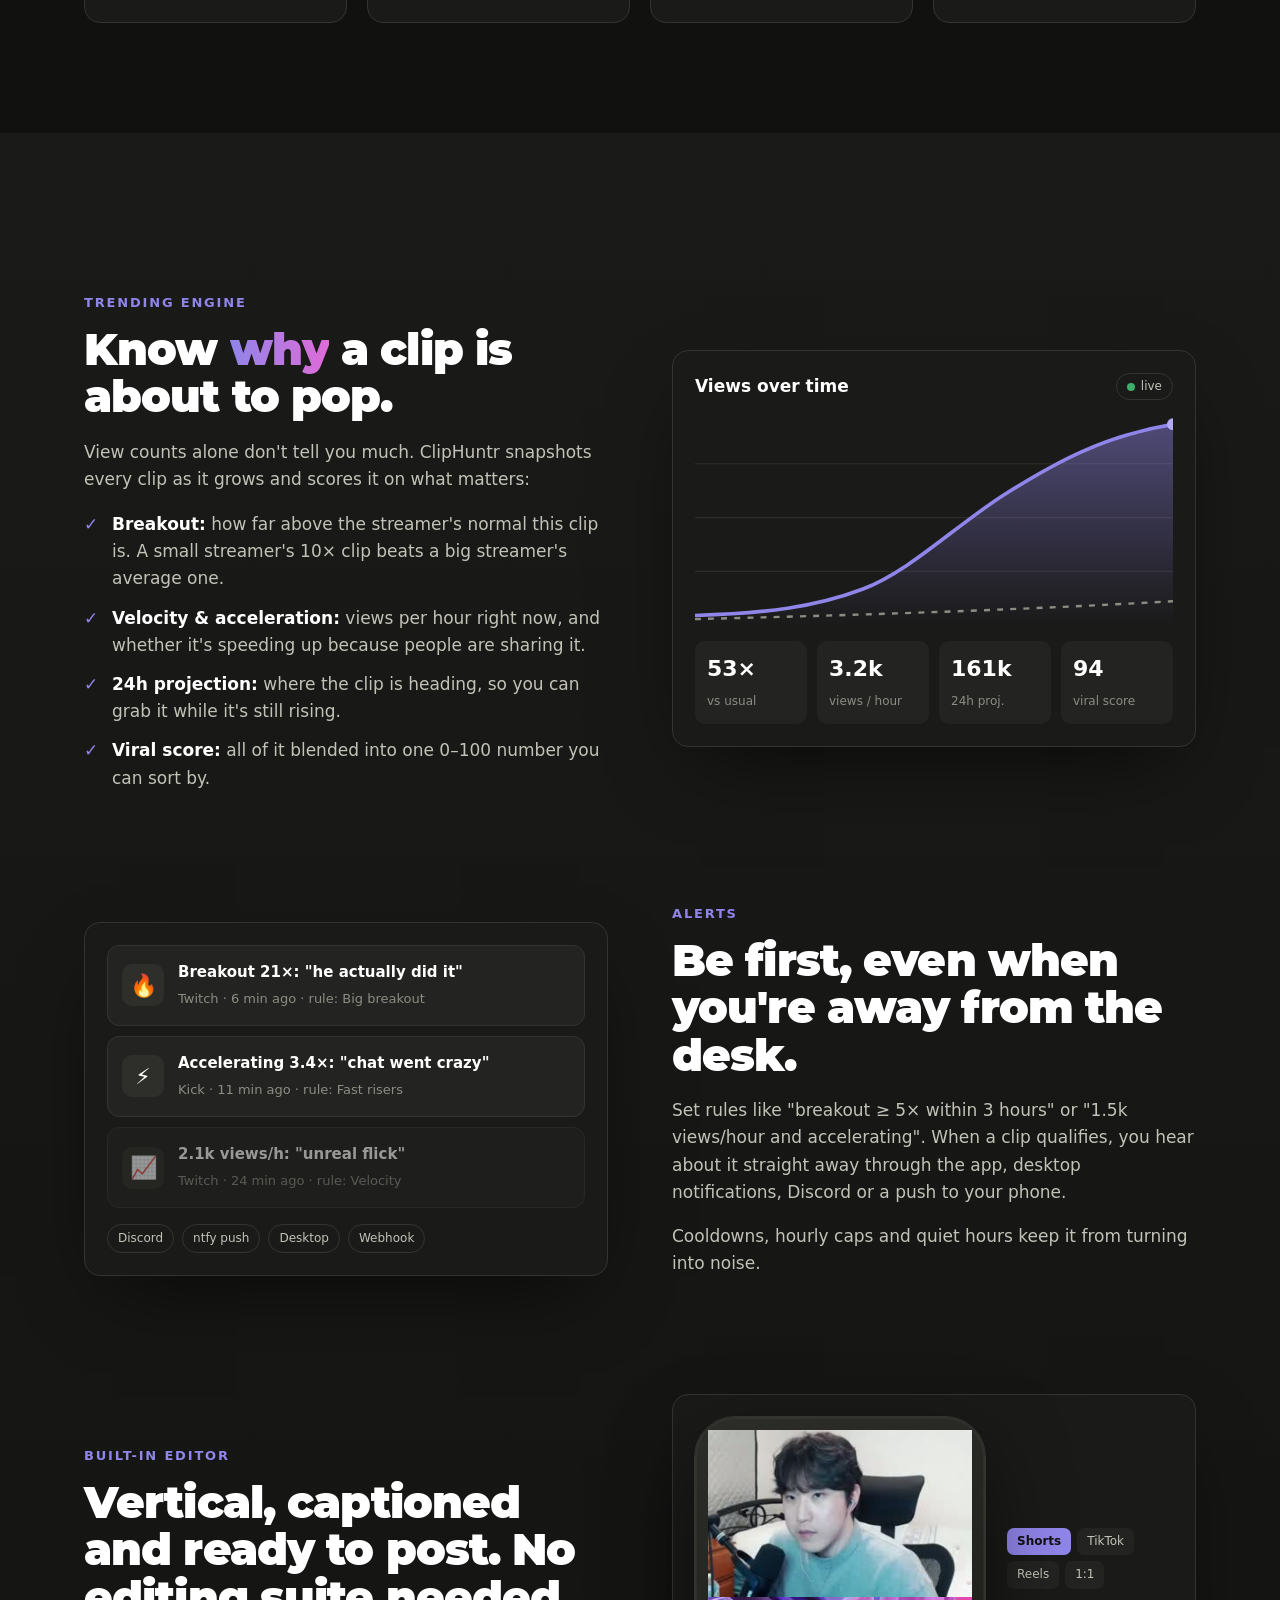
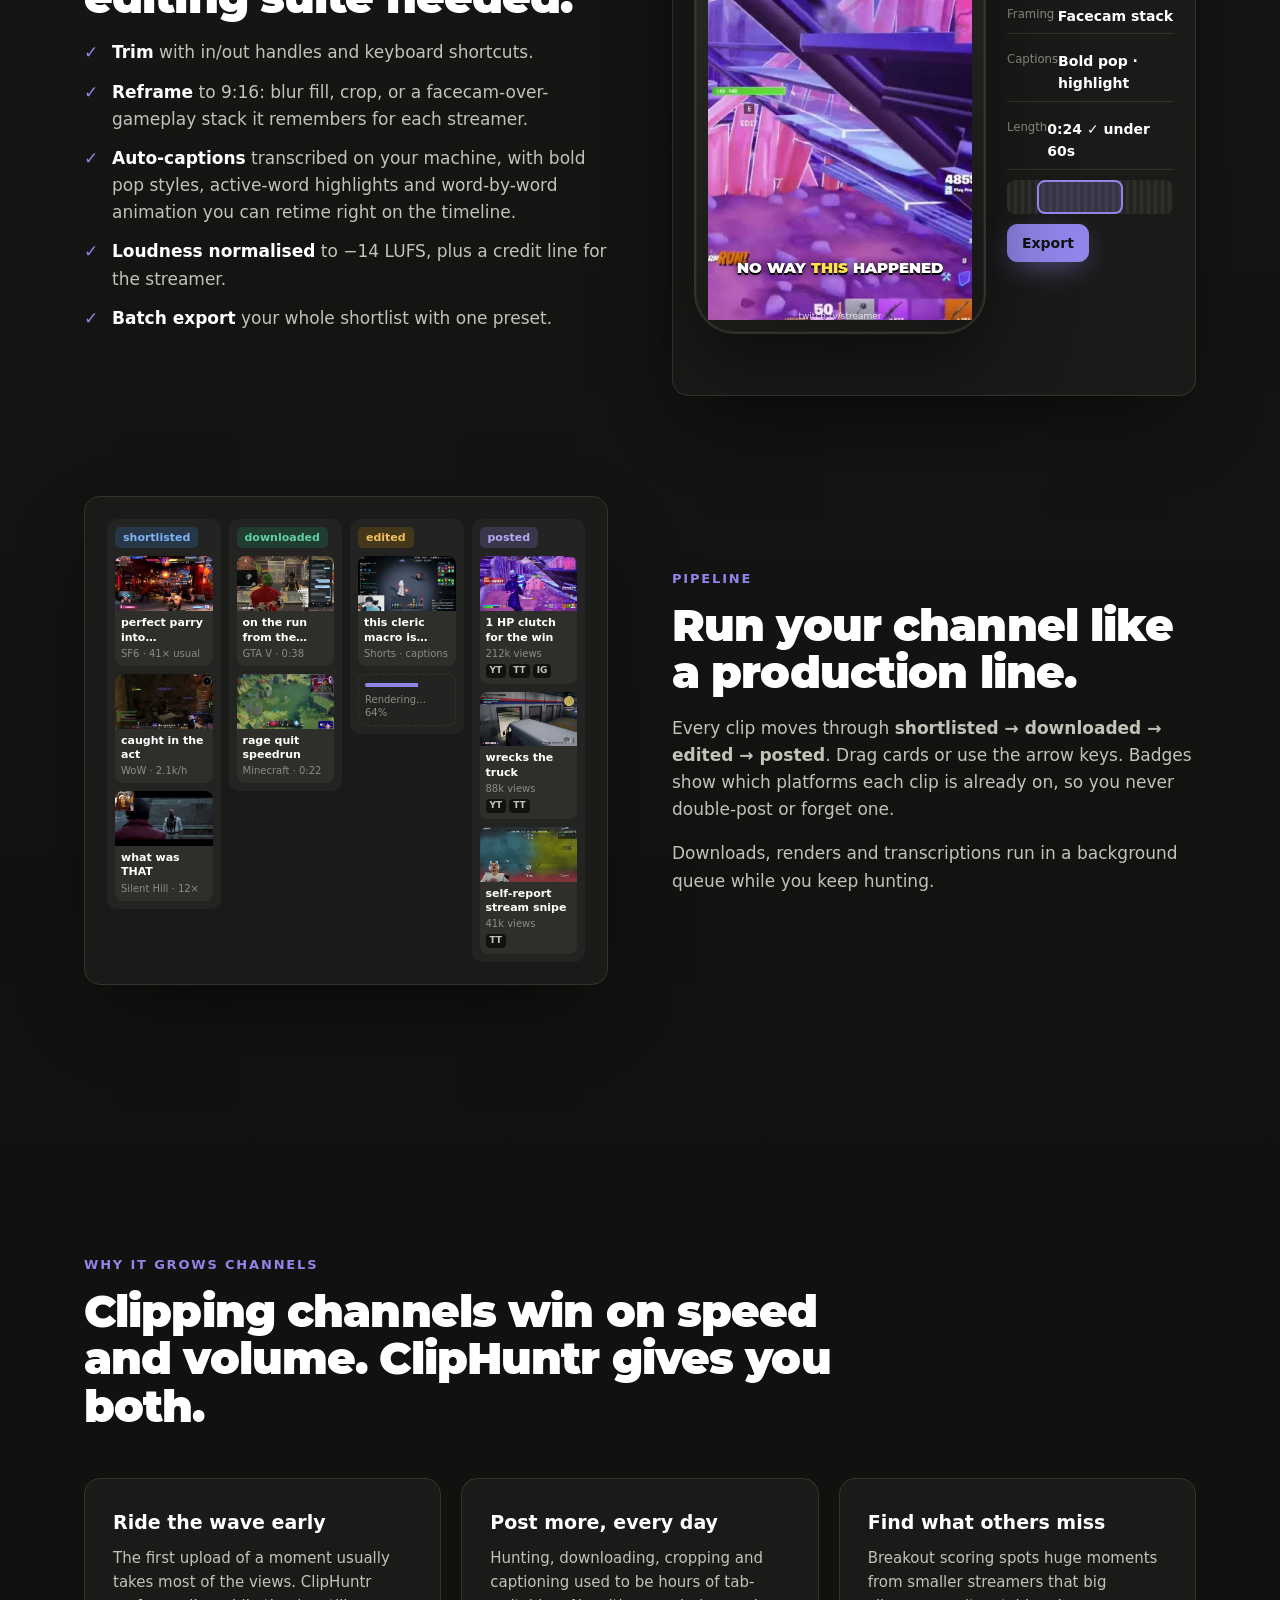
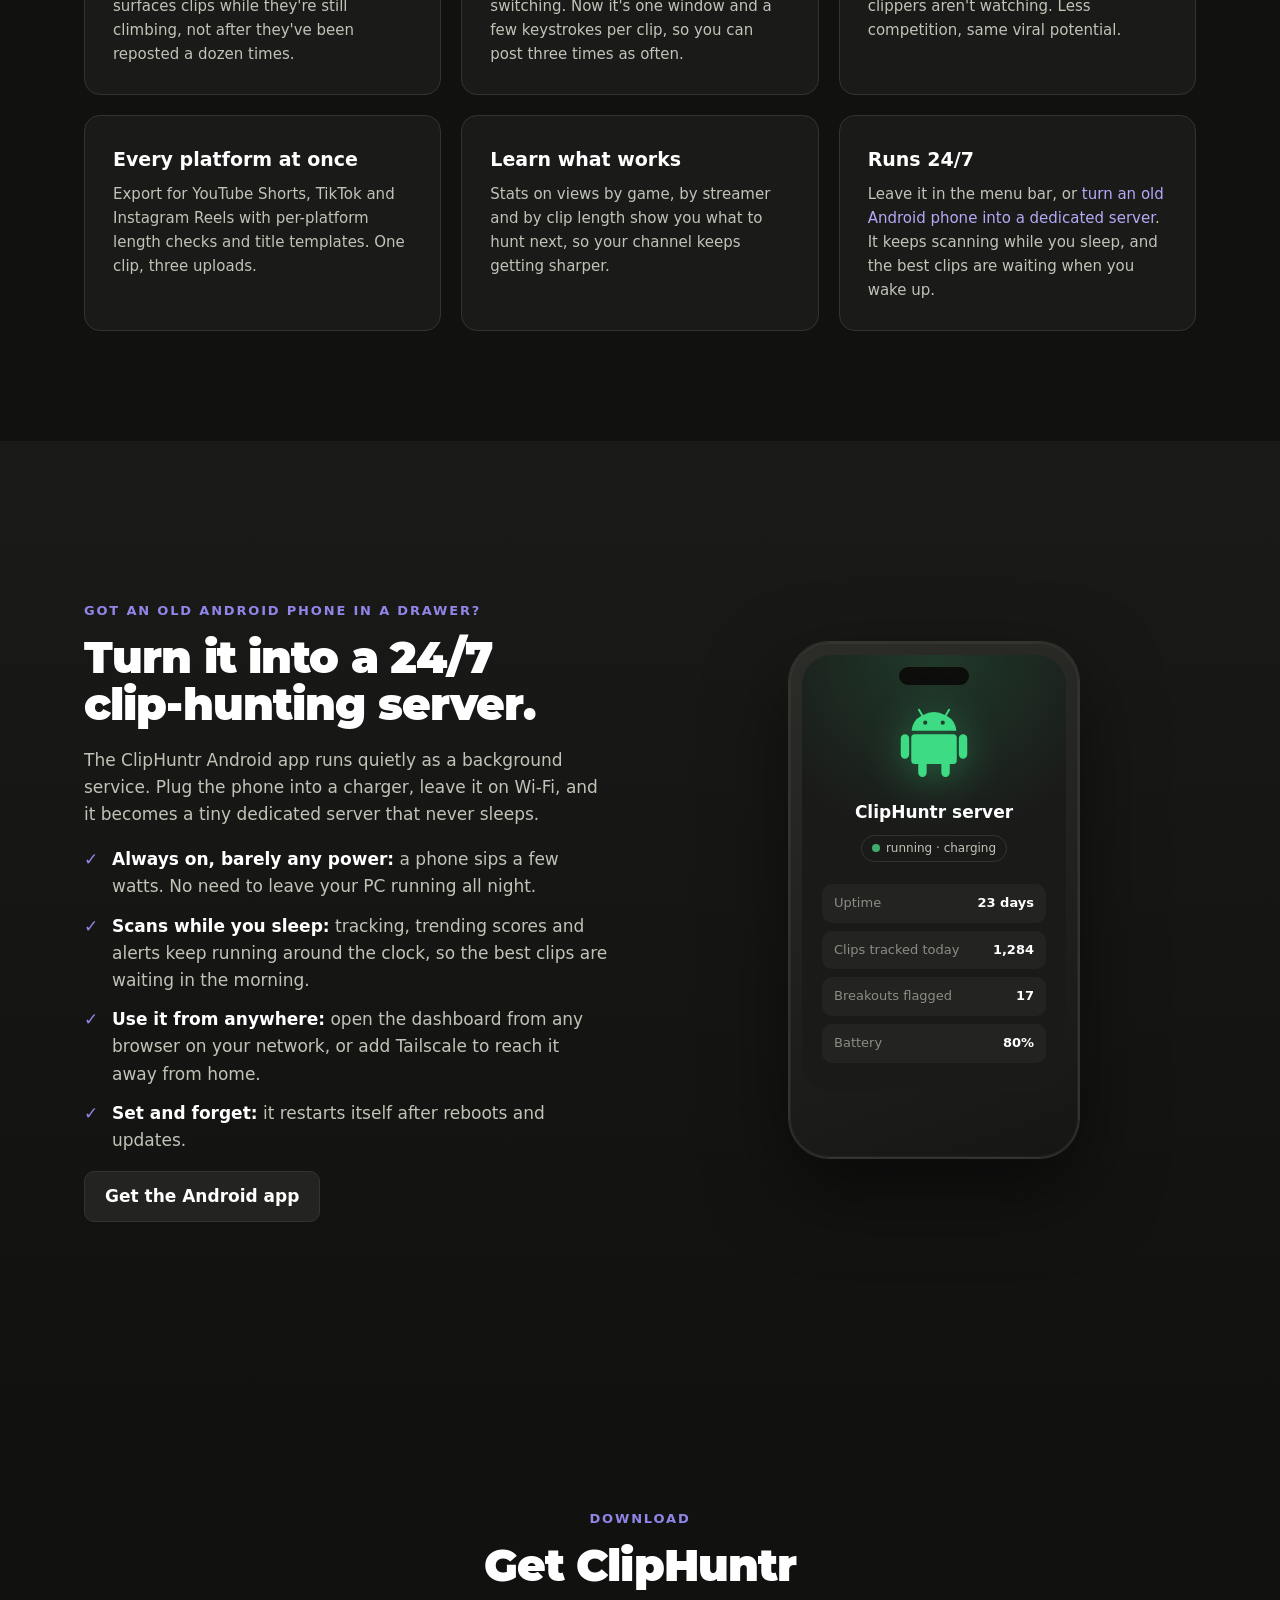
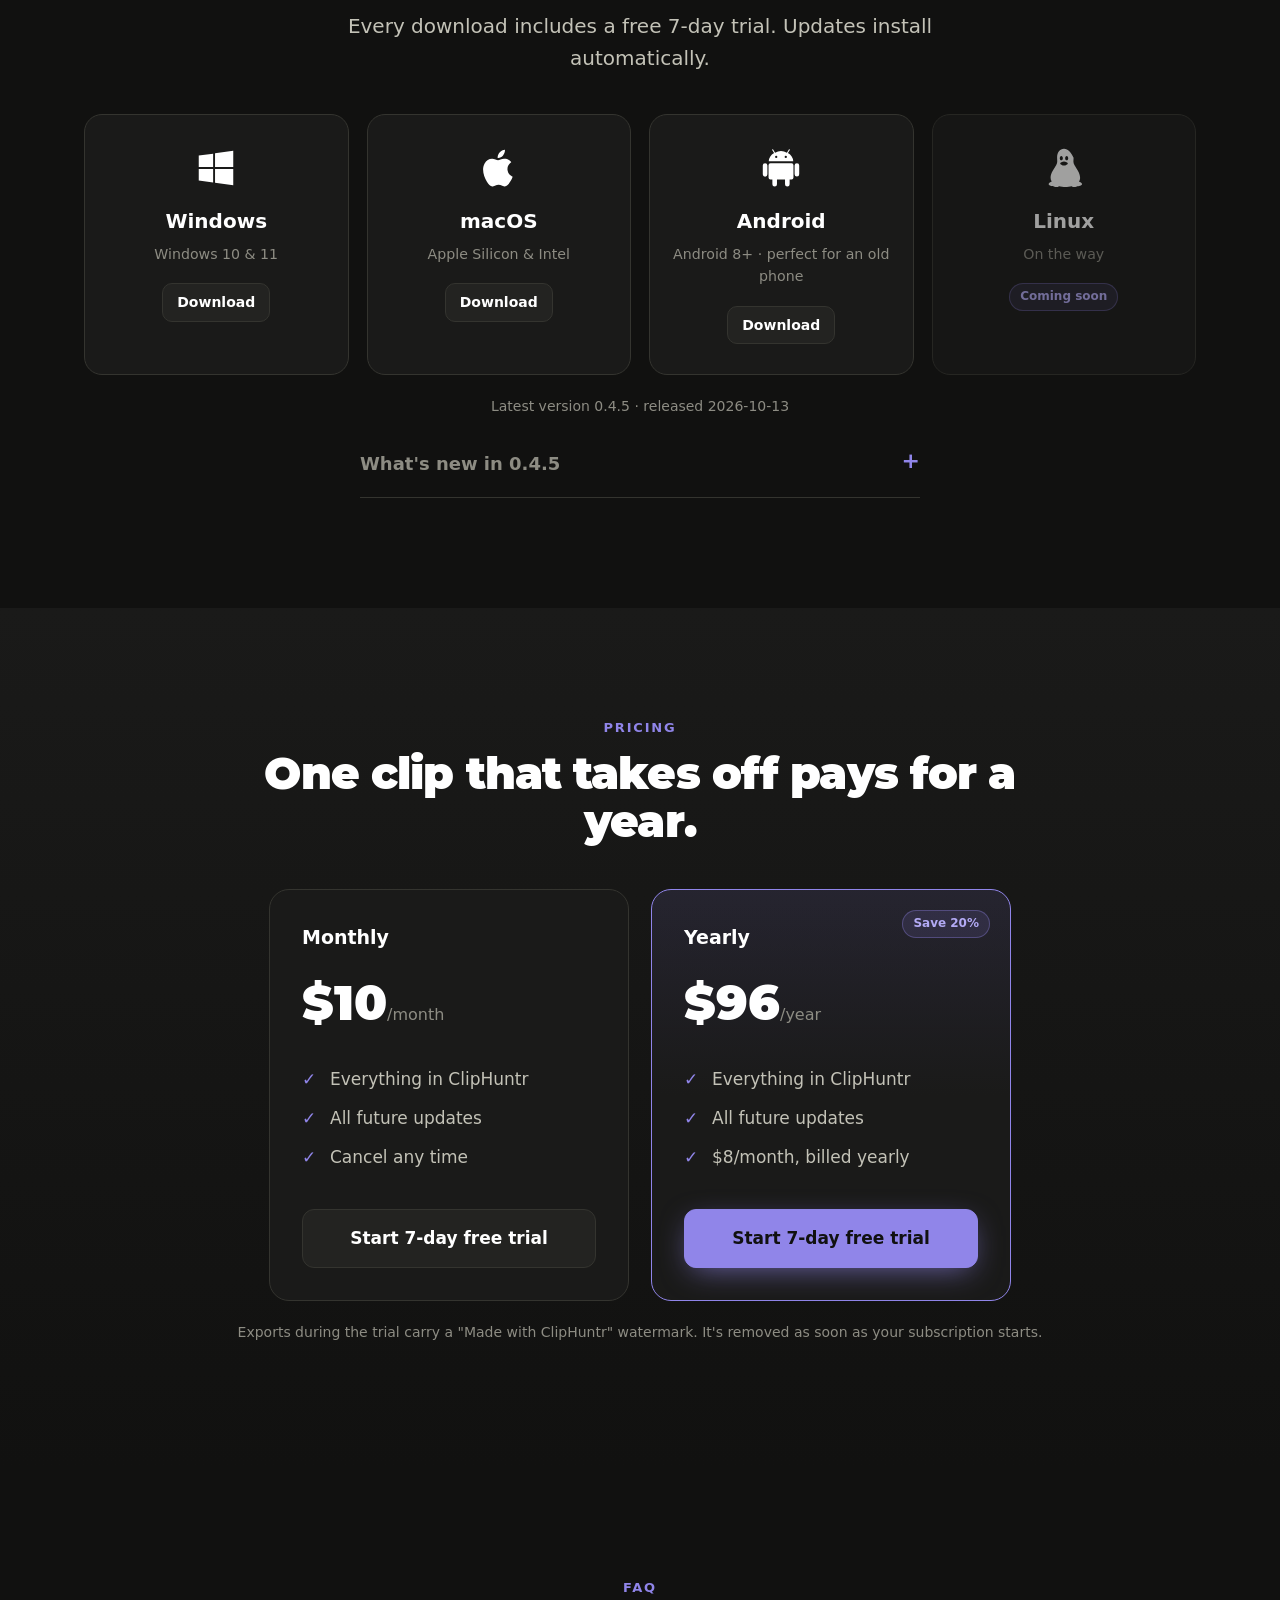
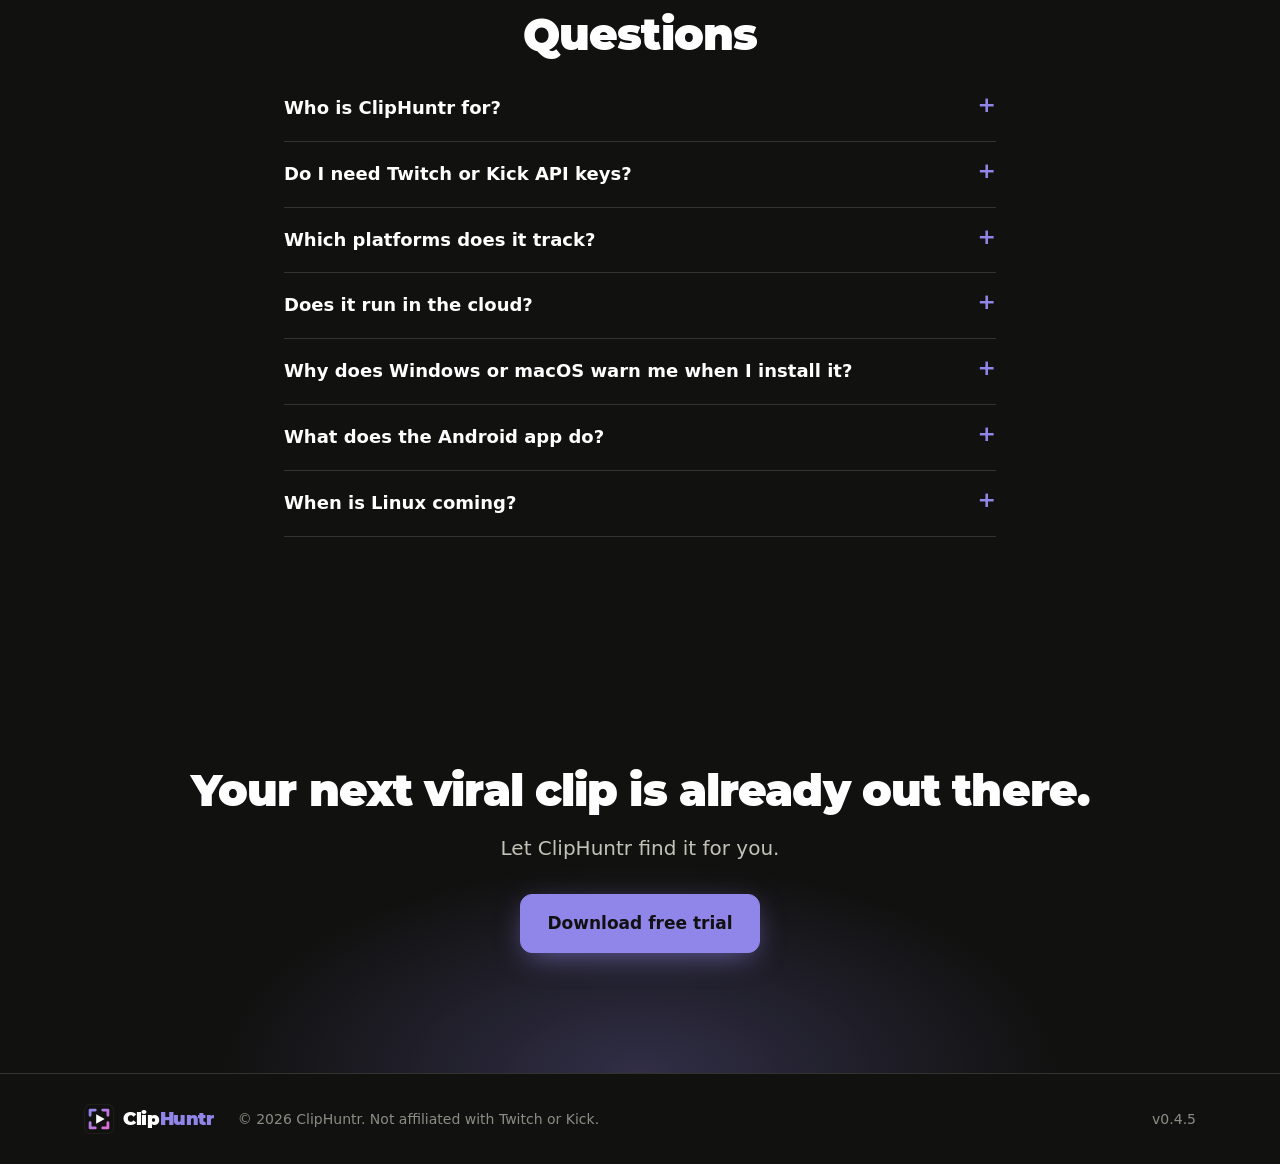
==== commit e3f93d88: "Release v0.4.5" ====
--- a/index.html
+++ b/index.html
@@ -105,7 +105,7 @@
       <ul class="ticks">
         <li><b>Trim</b> with in/out handles and keyboard shortcuts.</li>
         <li><b>Reframe</b> to 9:16: blur fill, crop, or a facecam-over-gameplay stack it remembers for each streamer.</li>
-        <li><b>Auto-captions</b> transcribed on your machine, with bold pop styles, active-word highlights and word-by-word animation you can retime by dragging.</li>
+        <li><b>Auto-captions</b> transcribed on your machine, with bold pop styles, active-word highlights and word-by-word animation you can retime right on the timeline.</li>
         <li><b>Loudness normalised</b> to −14 LUFS, plus a credit line for the streamer.</li>
         <li><b>Batch export</b> your whole shortlist with one preset.</li>
       </ul>
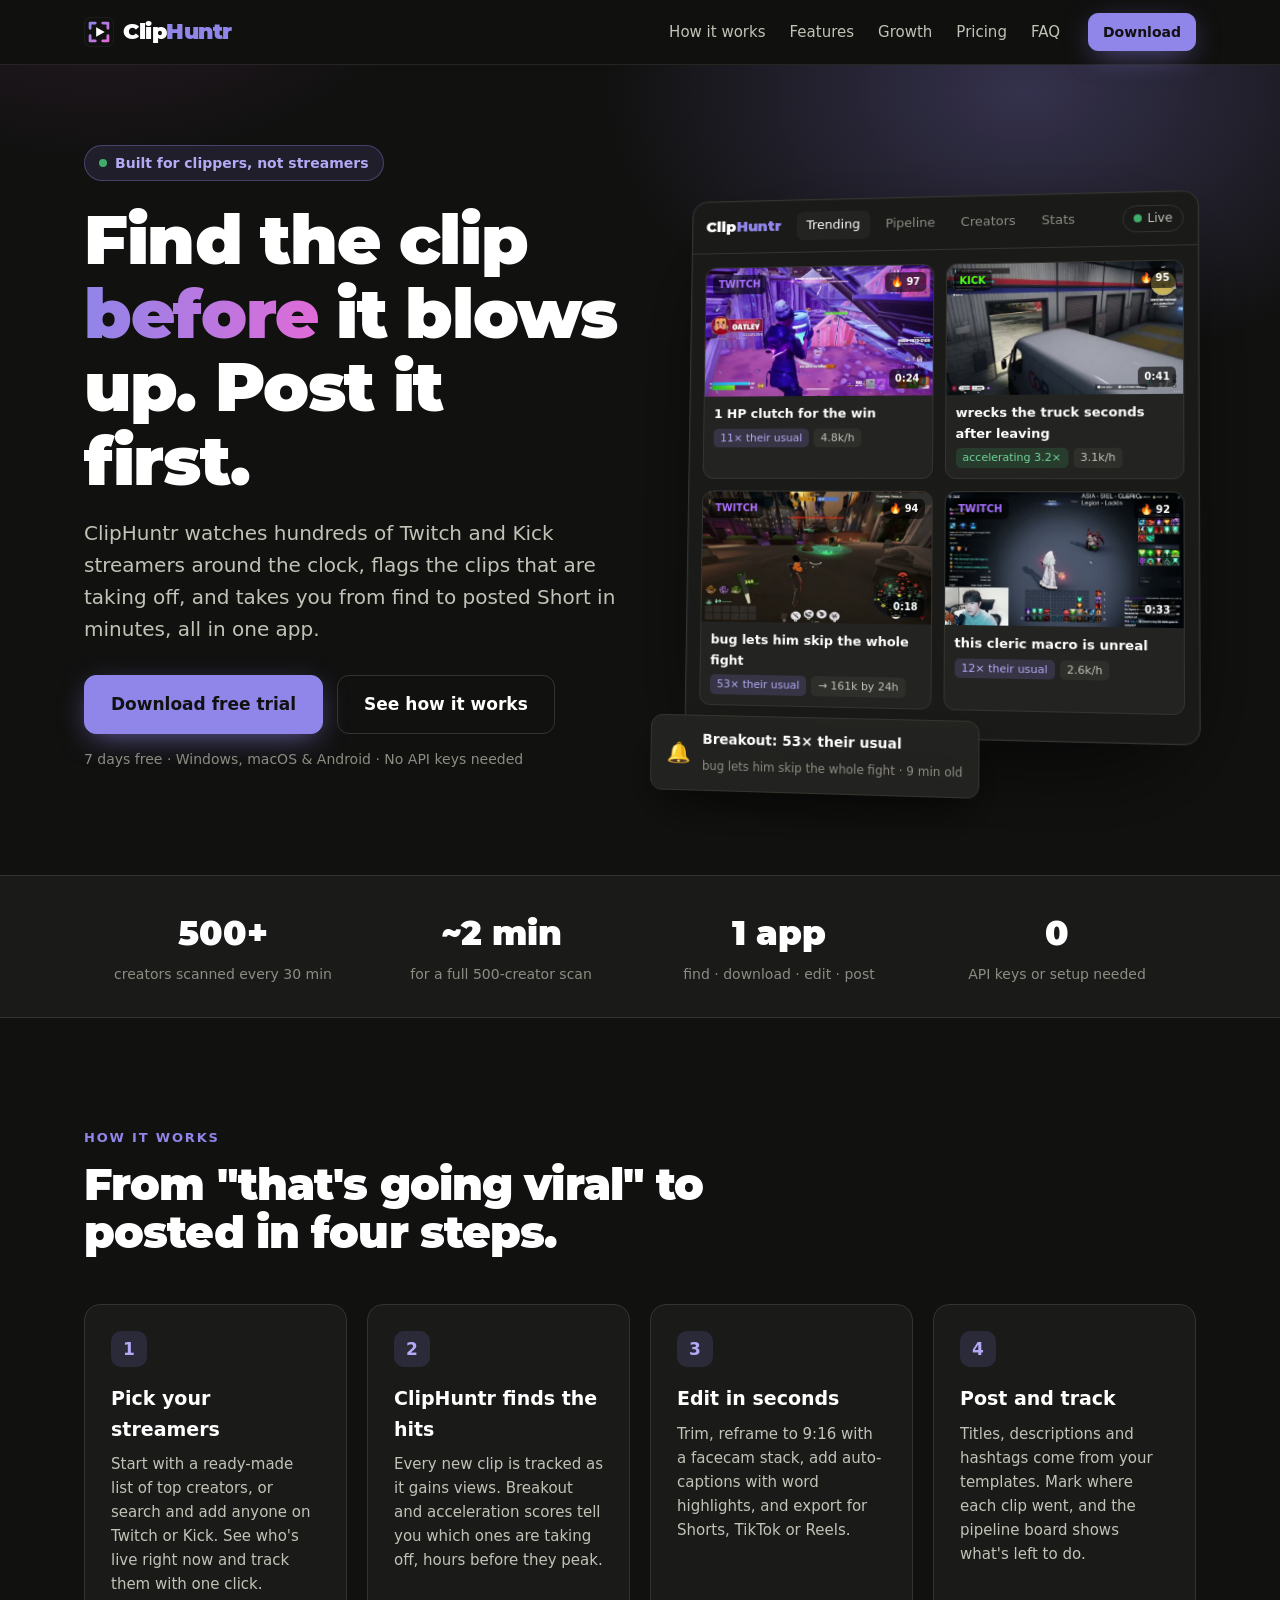
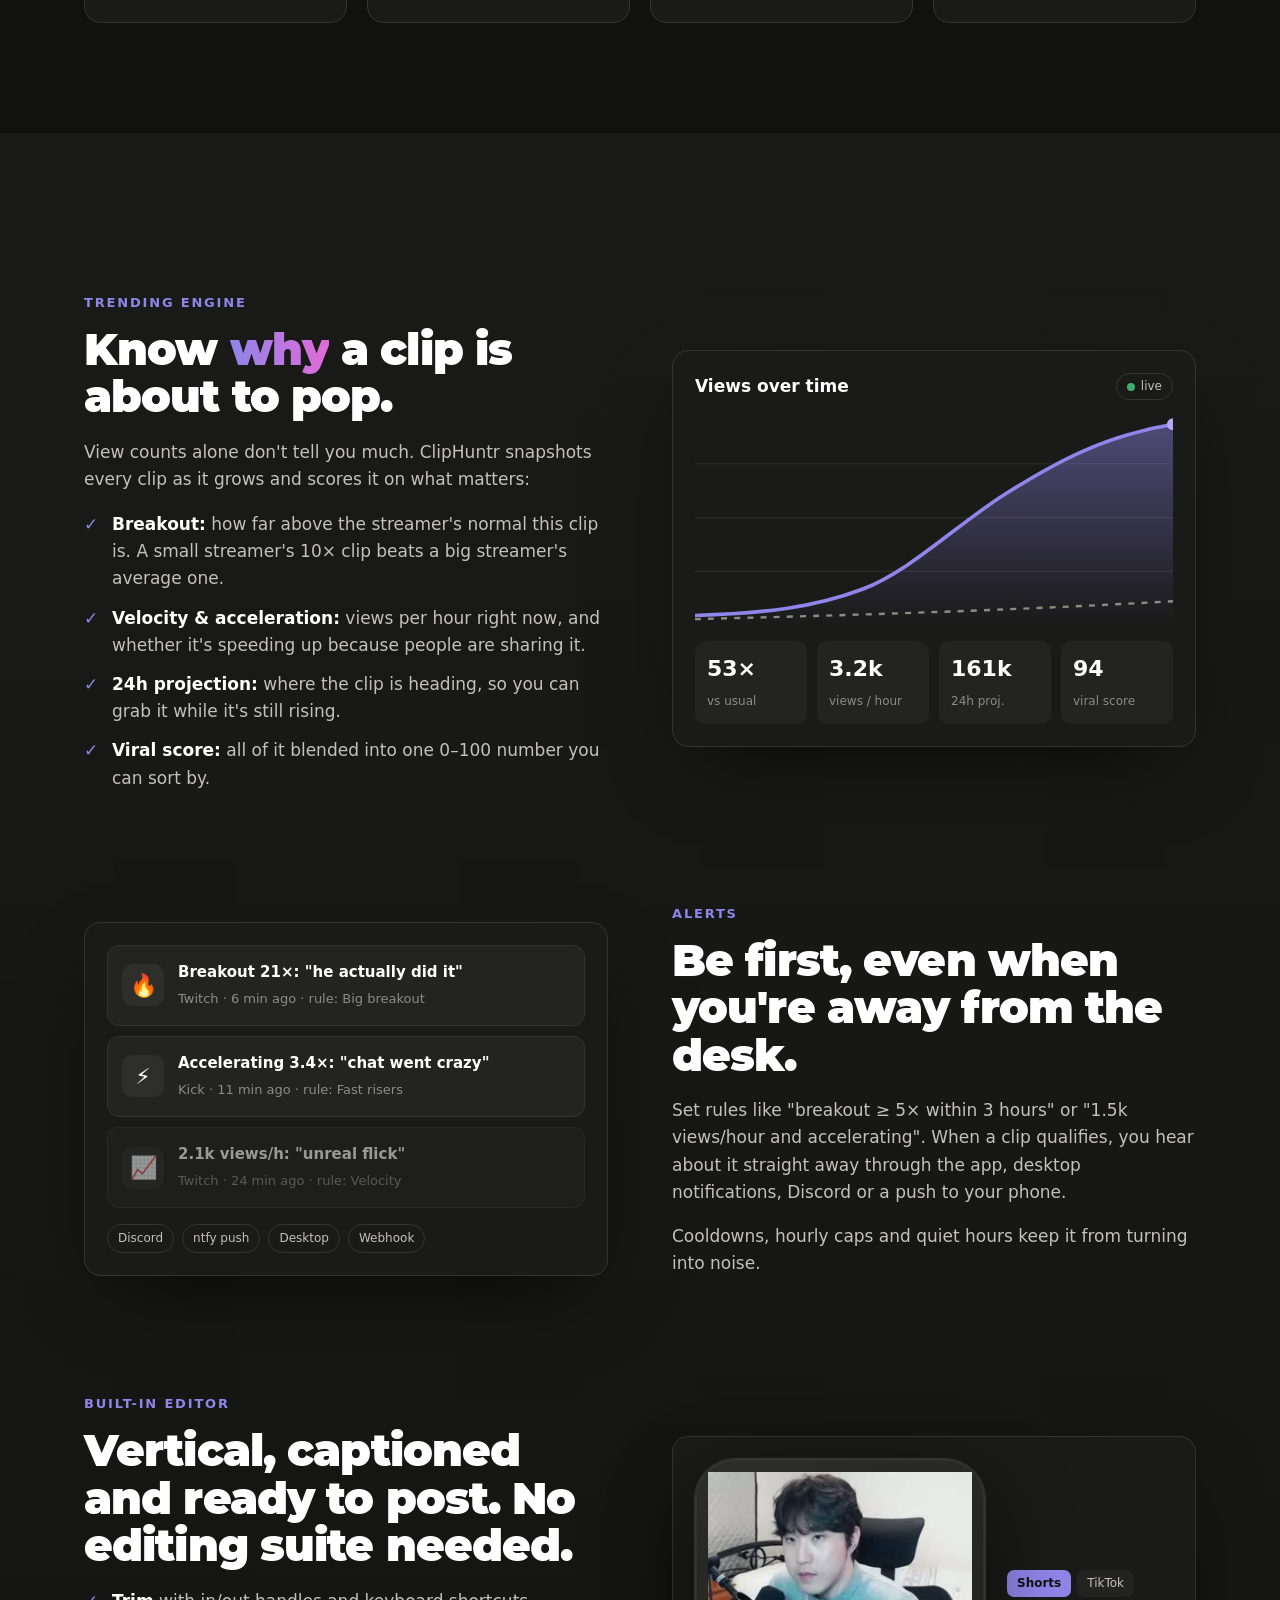
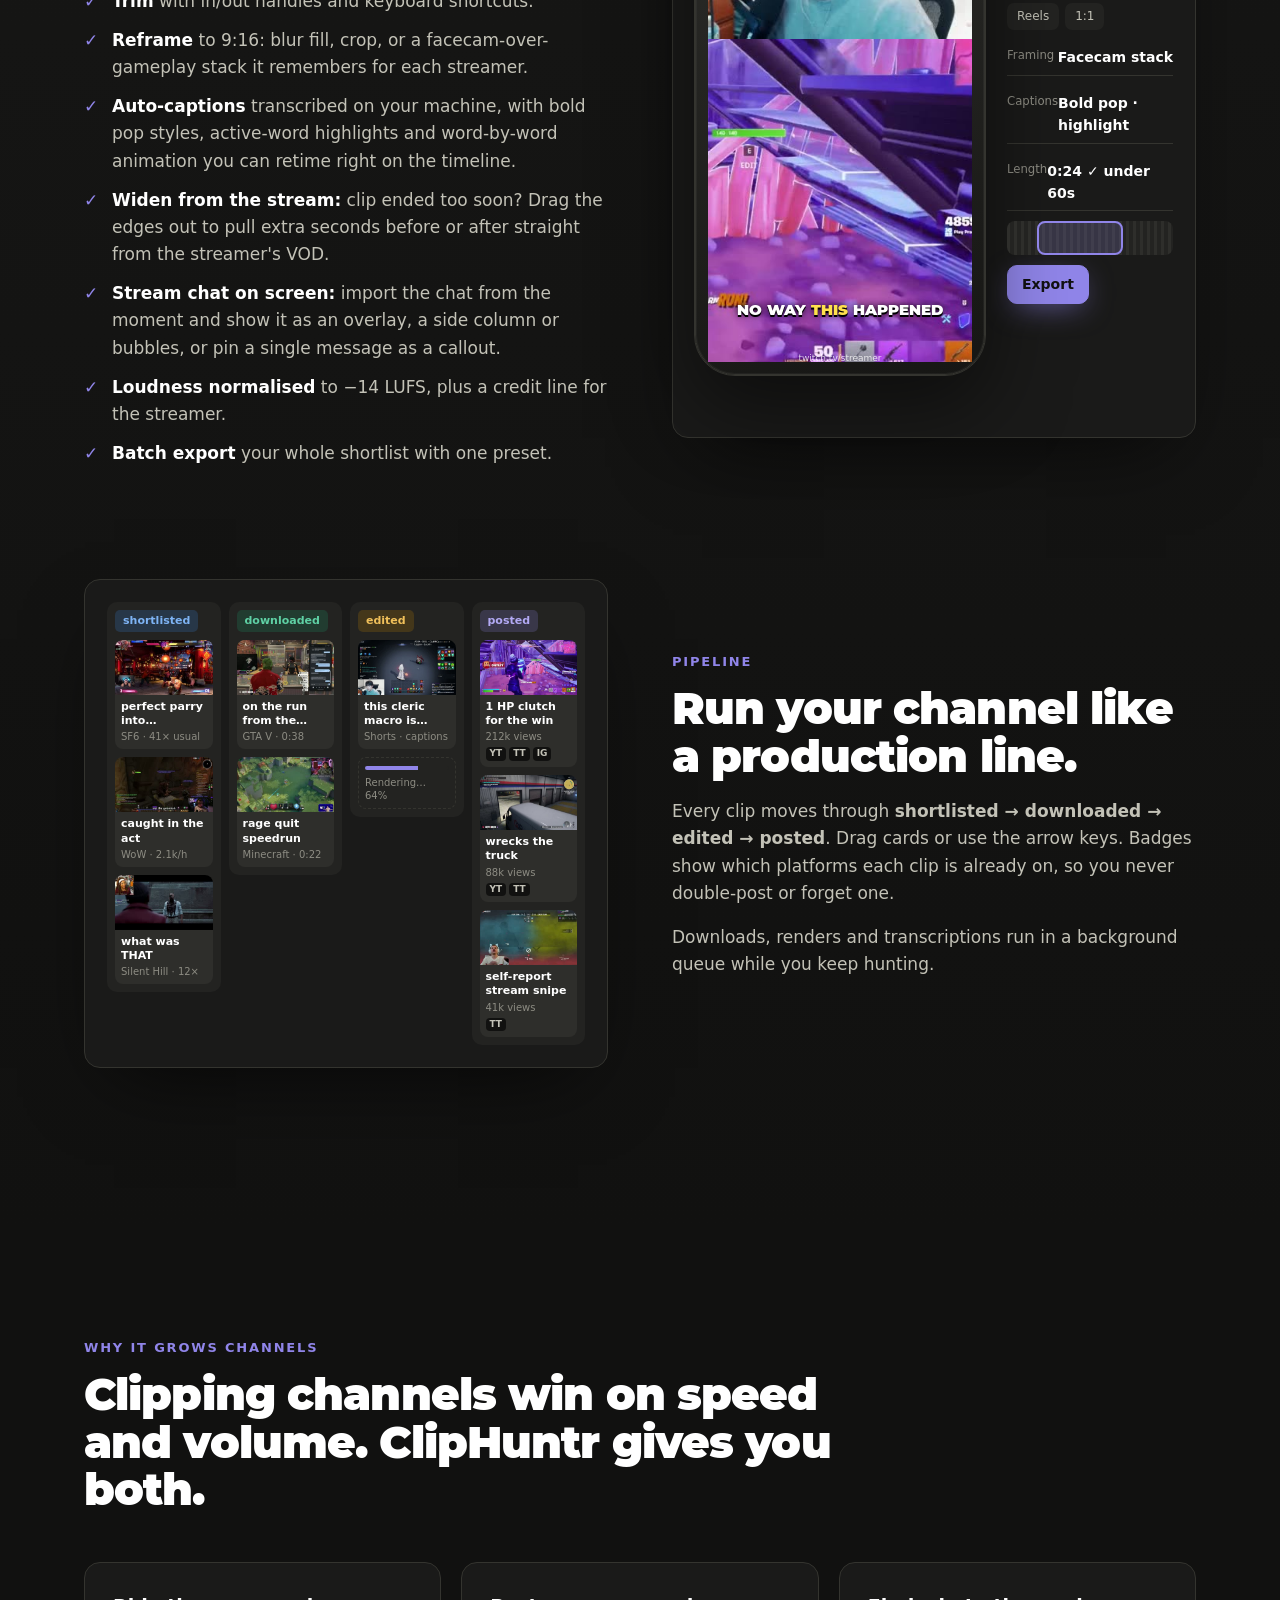
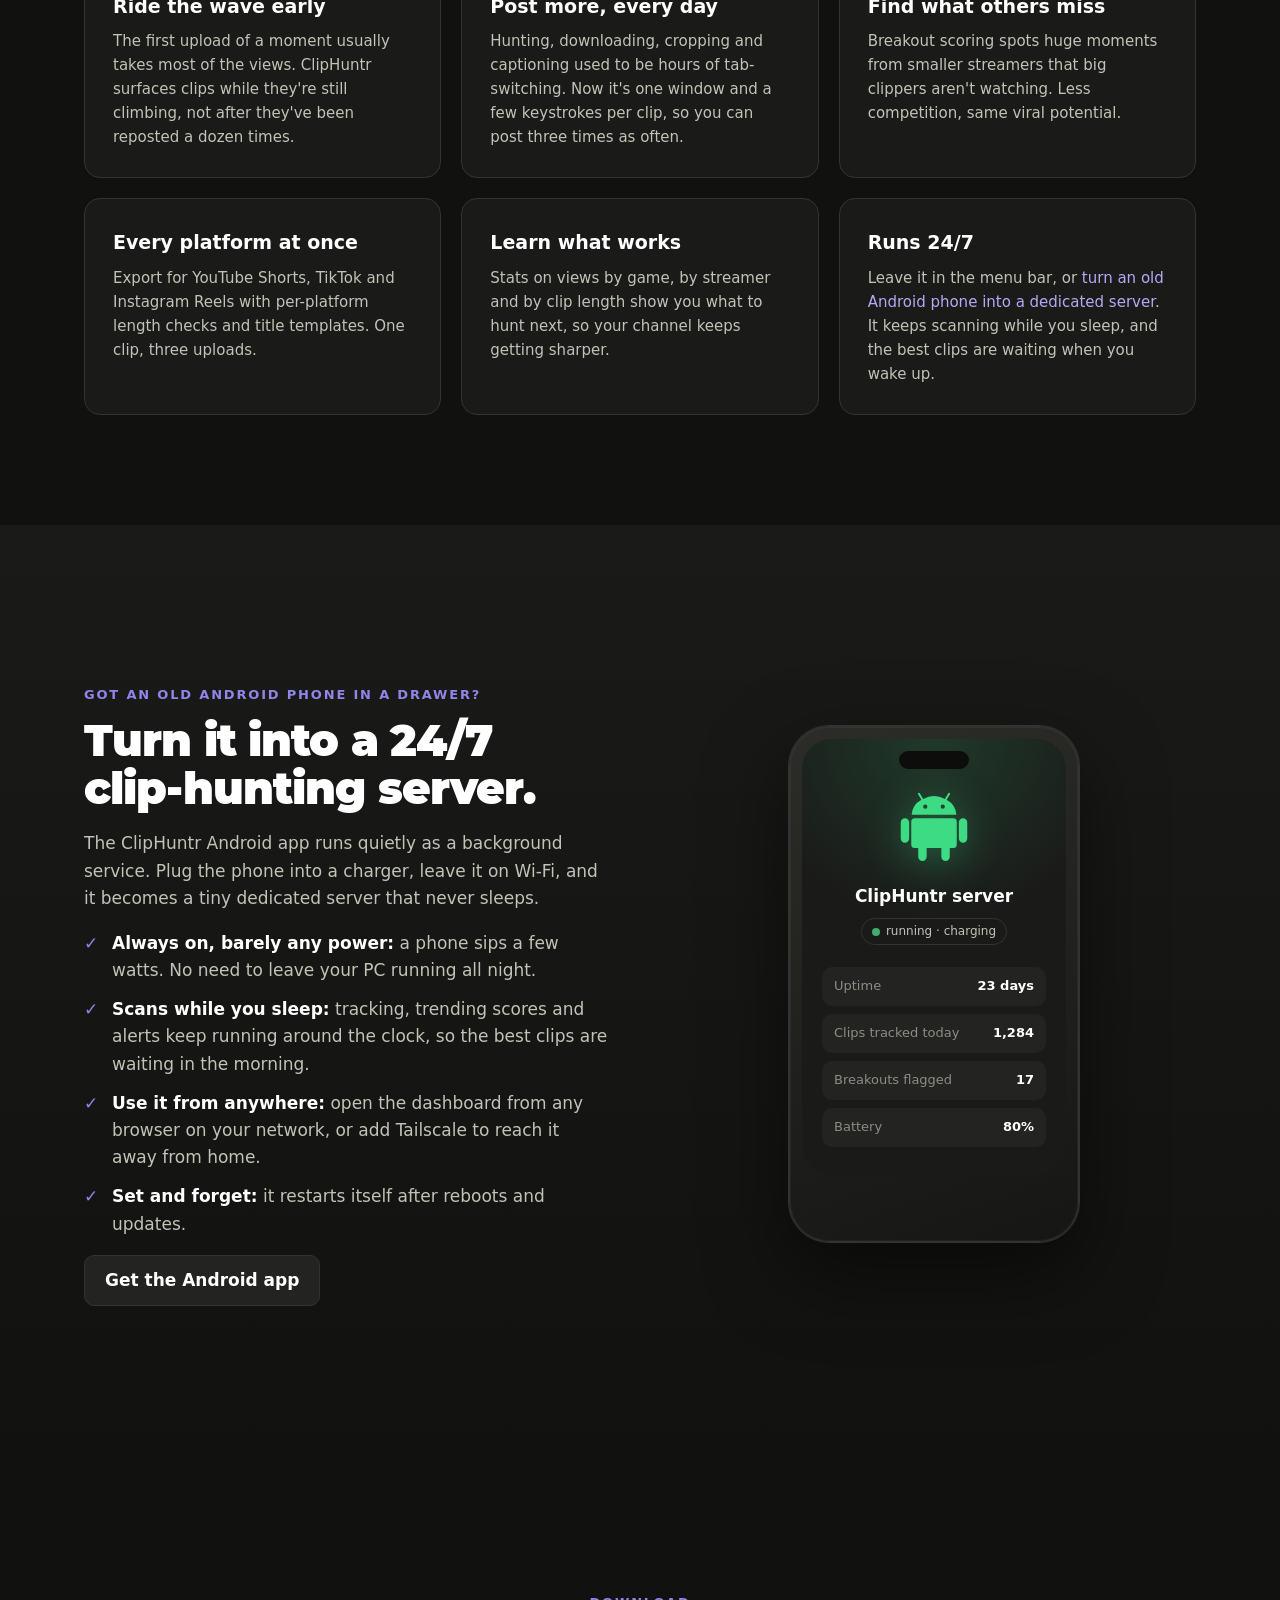
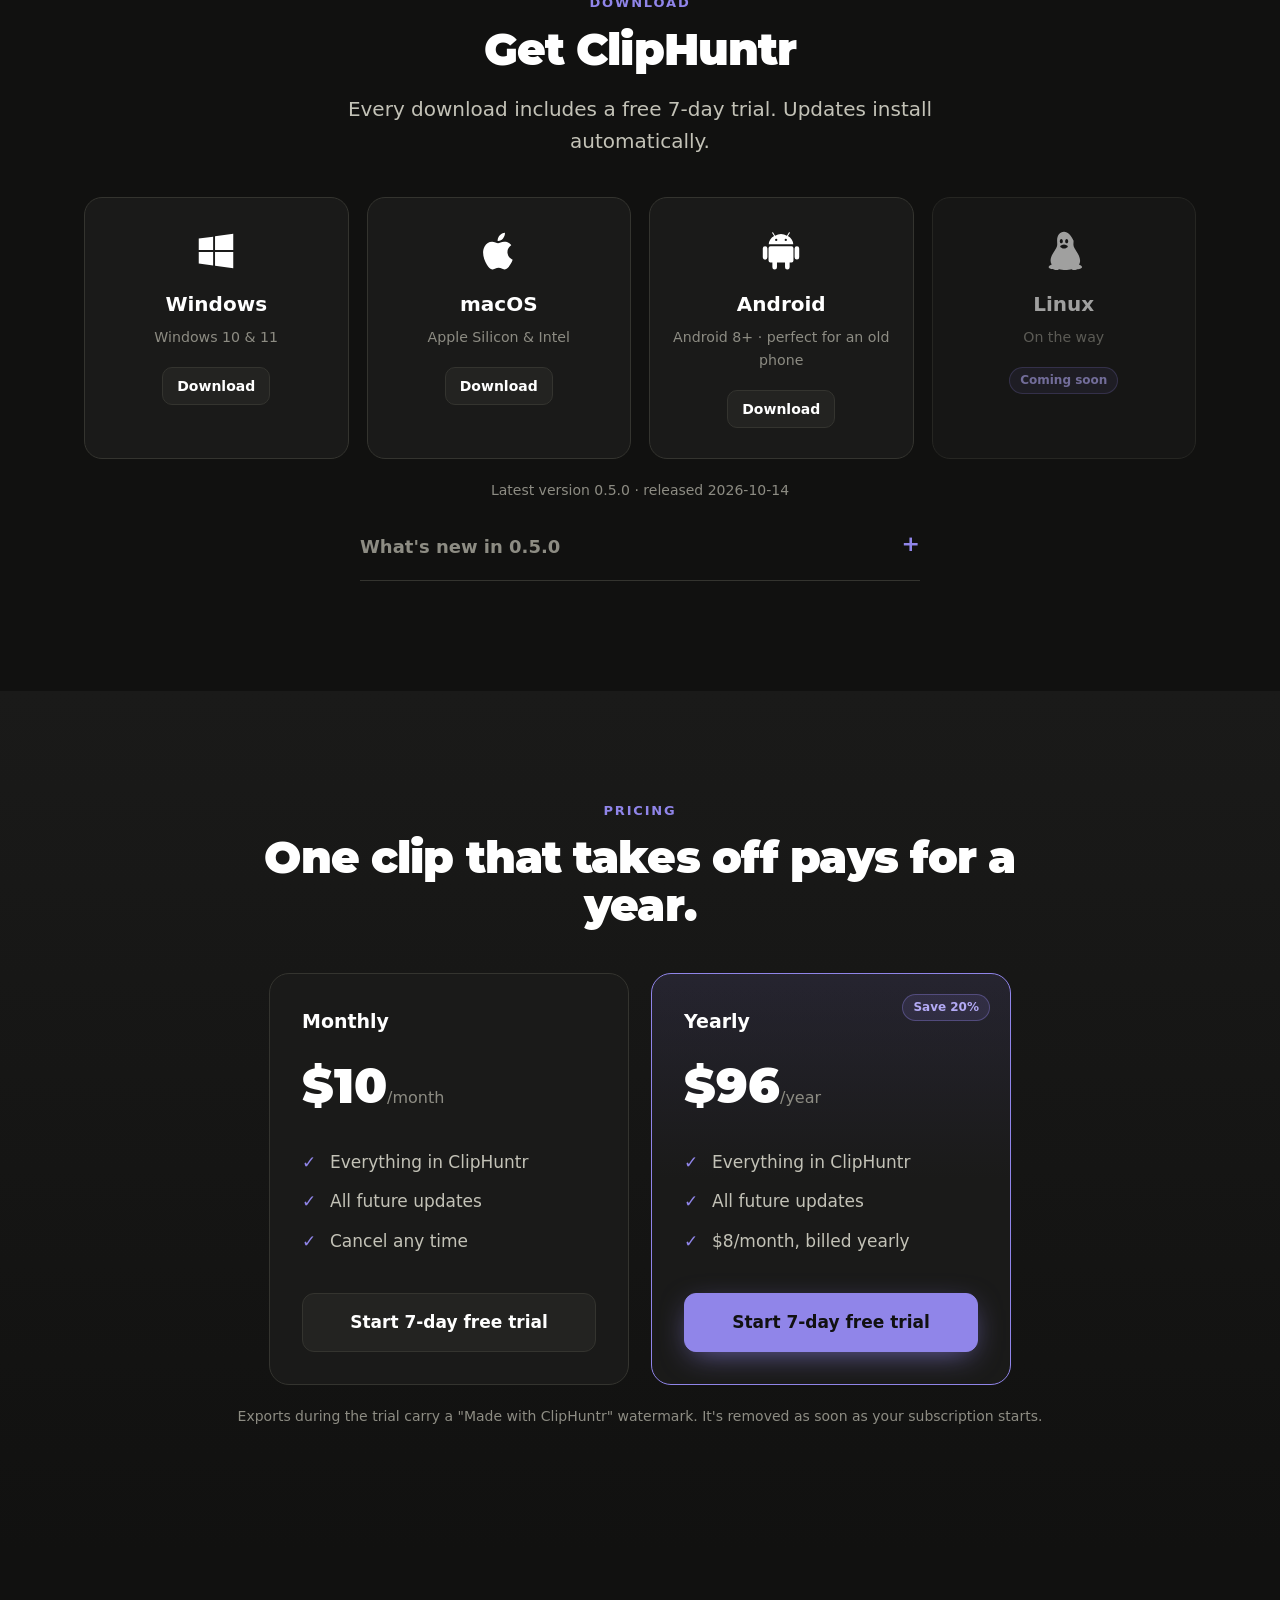
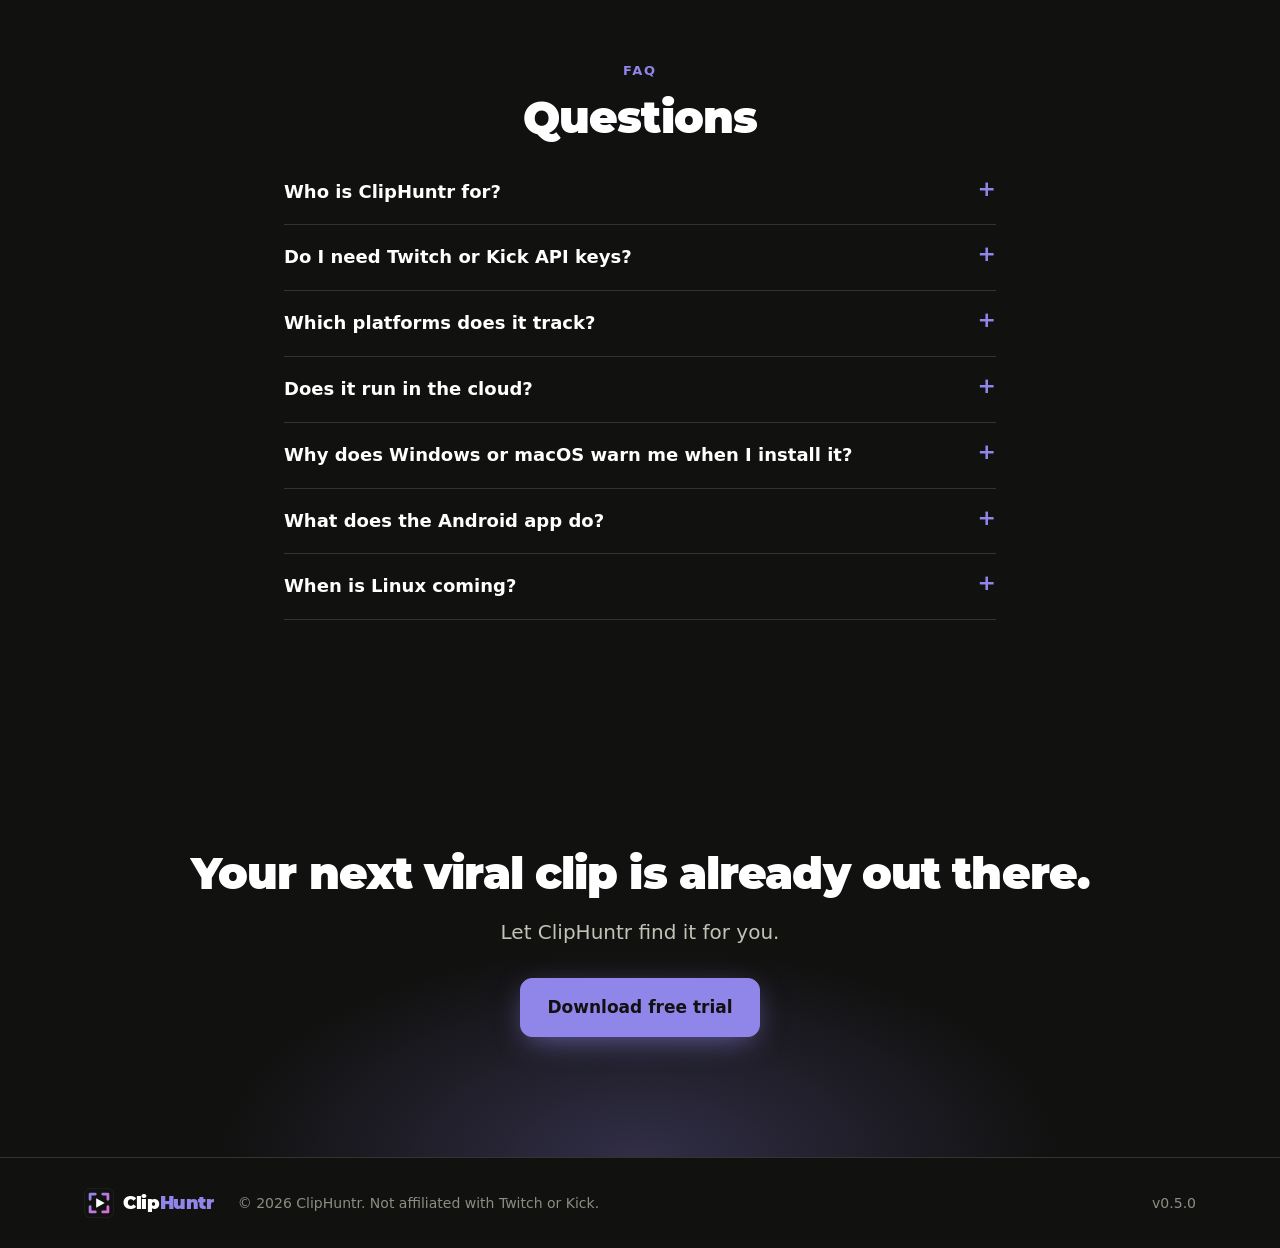
==== commit 4802592e: "Release v0.5.0" ====
--- a/index.html
+++ b/index.html
@@ -106,6 +106,8 @@
         <li><b>Trim</b> with in/out handles and keyboard shortcuts.</li>
         <li><b>Reframe</b> to 9:16: blur fill, crop, or a facecam-over-gameplay stack it remembers for each streamer.</li>
         <li><b>Auto-captions</b> transcribed on your machine, with bold pop styles, active-word highlights and word-by-word animation you can retime right on the timeline.</li>
+        <li><b>Widen from the stream:</b> clip ended too soon? Drag the edges out to pull extra seconds before or after straight from the streamer's VOD.</li>
+        <li><b>Stream chat on screen:</b> import the chat from the moment and show it as an overlay, a side column or bubbles, or pin a single message as a callout.</li>
         <li><b>Loudness normalised</b> to −14 LUFS, plus a credit line for the streamer.</li>
         <li><b>Batch export</b> your whole shortlist with one preset.</li>
       </ul>
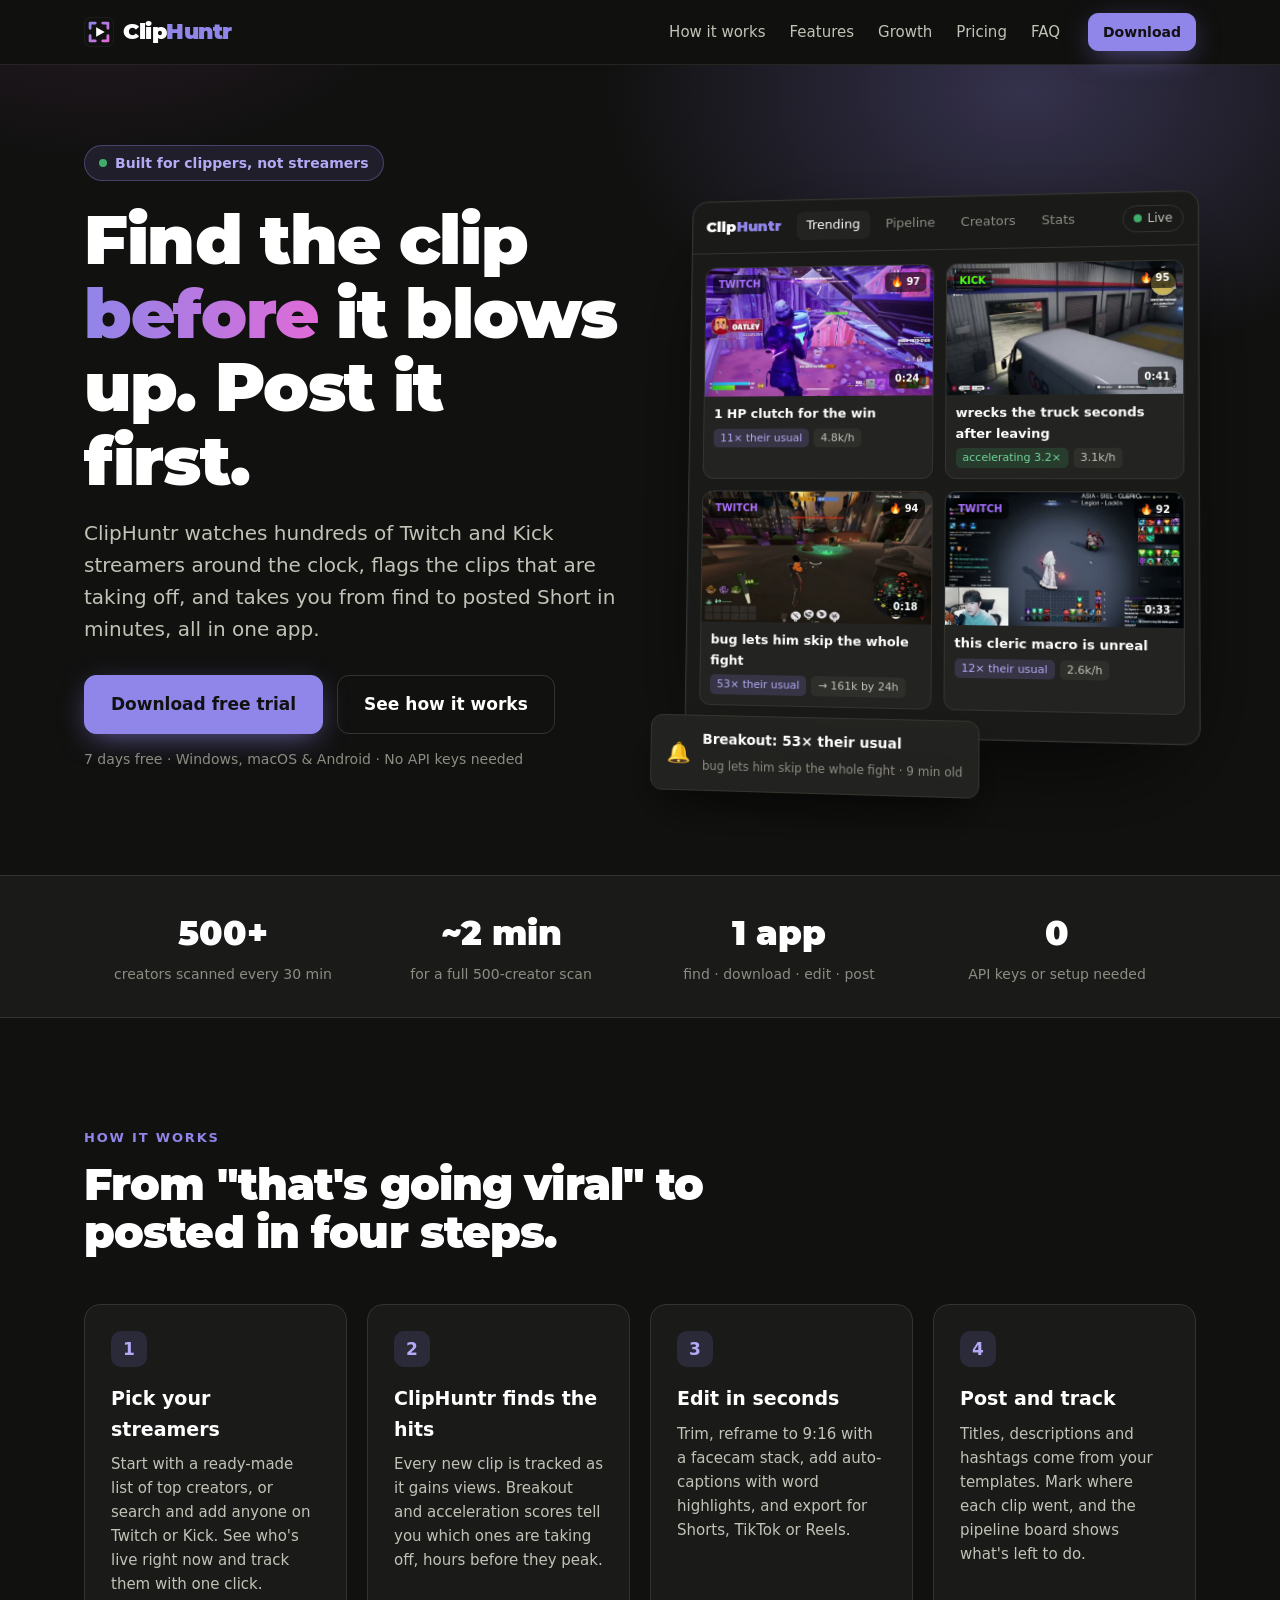
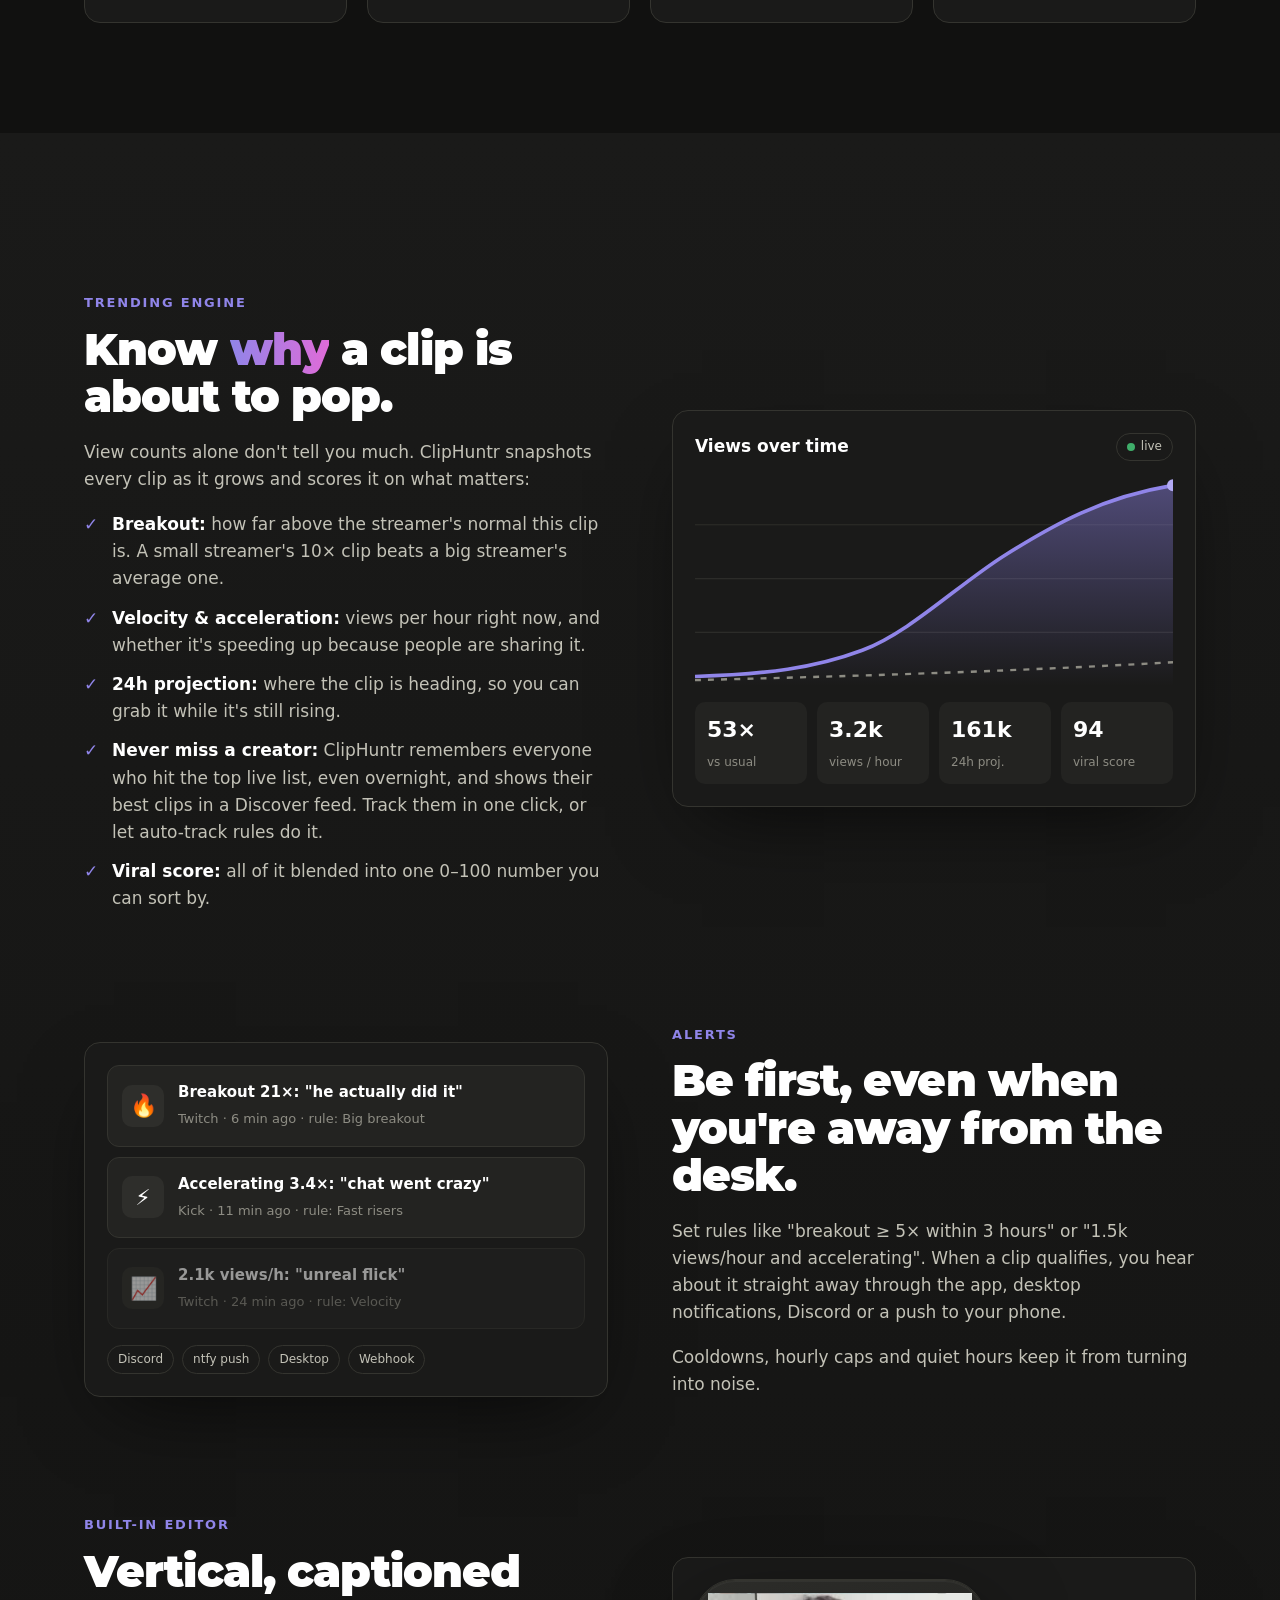
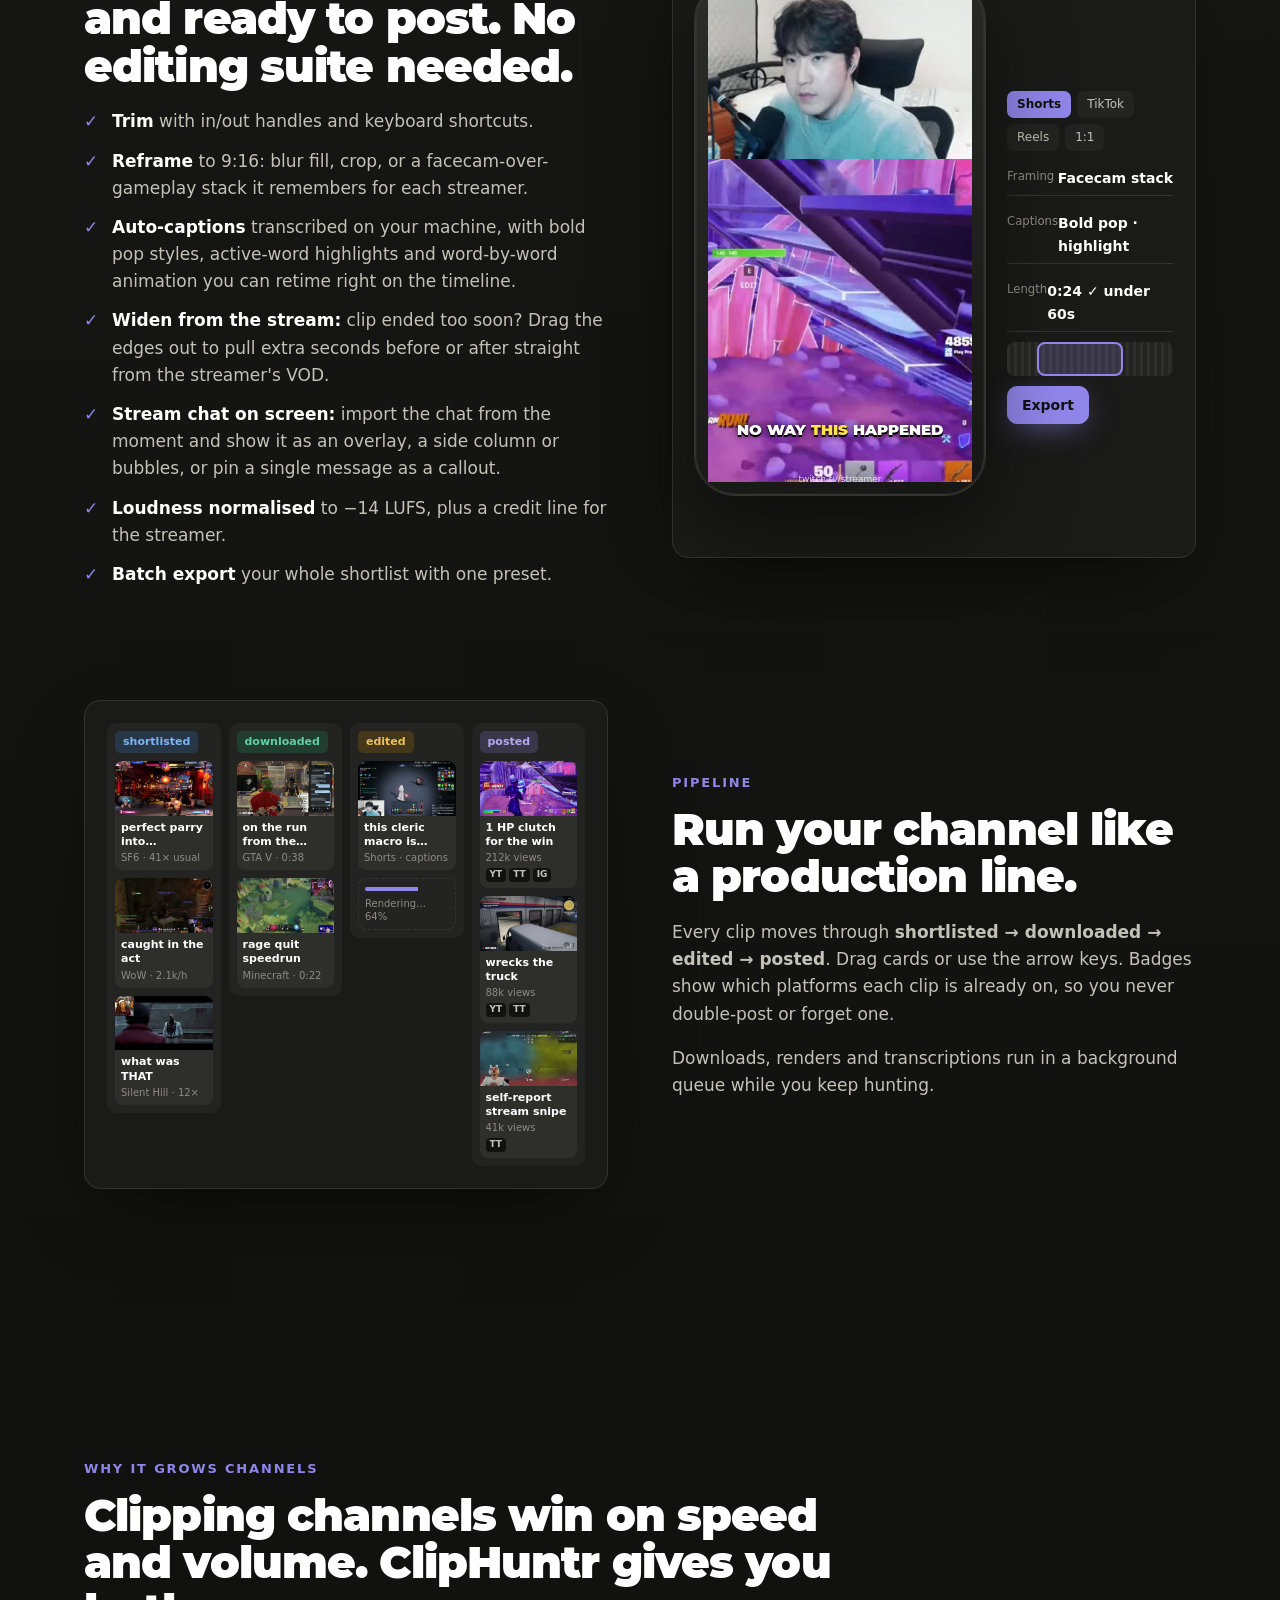
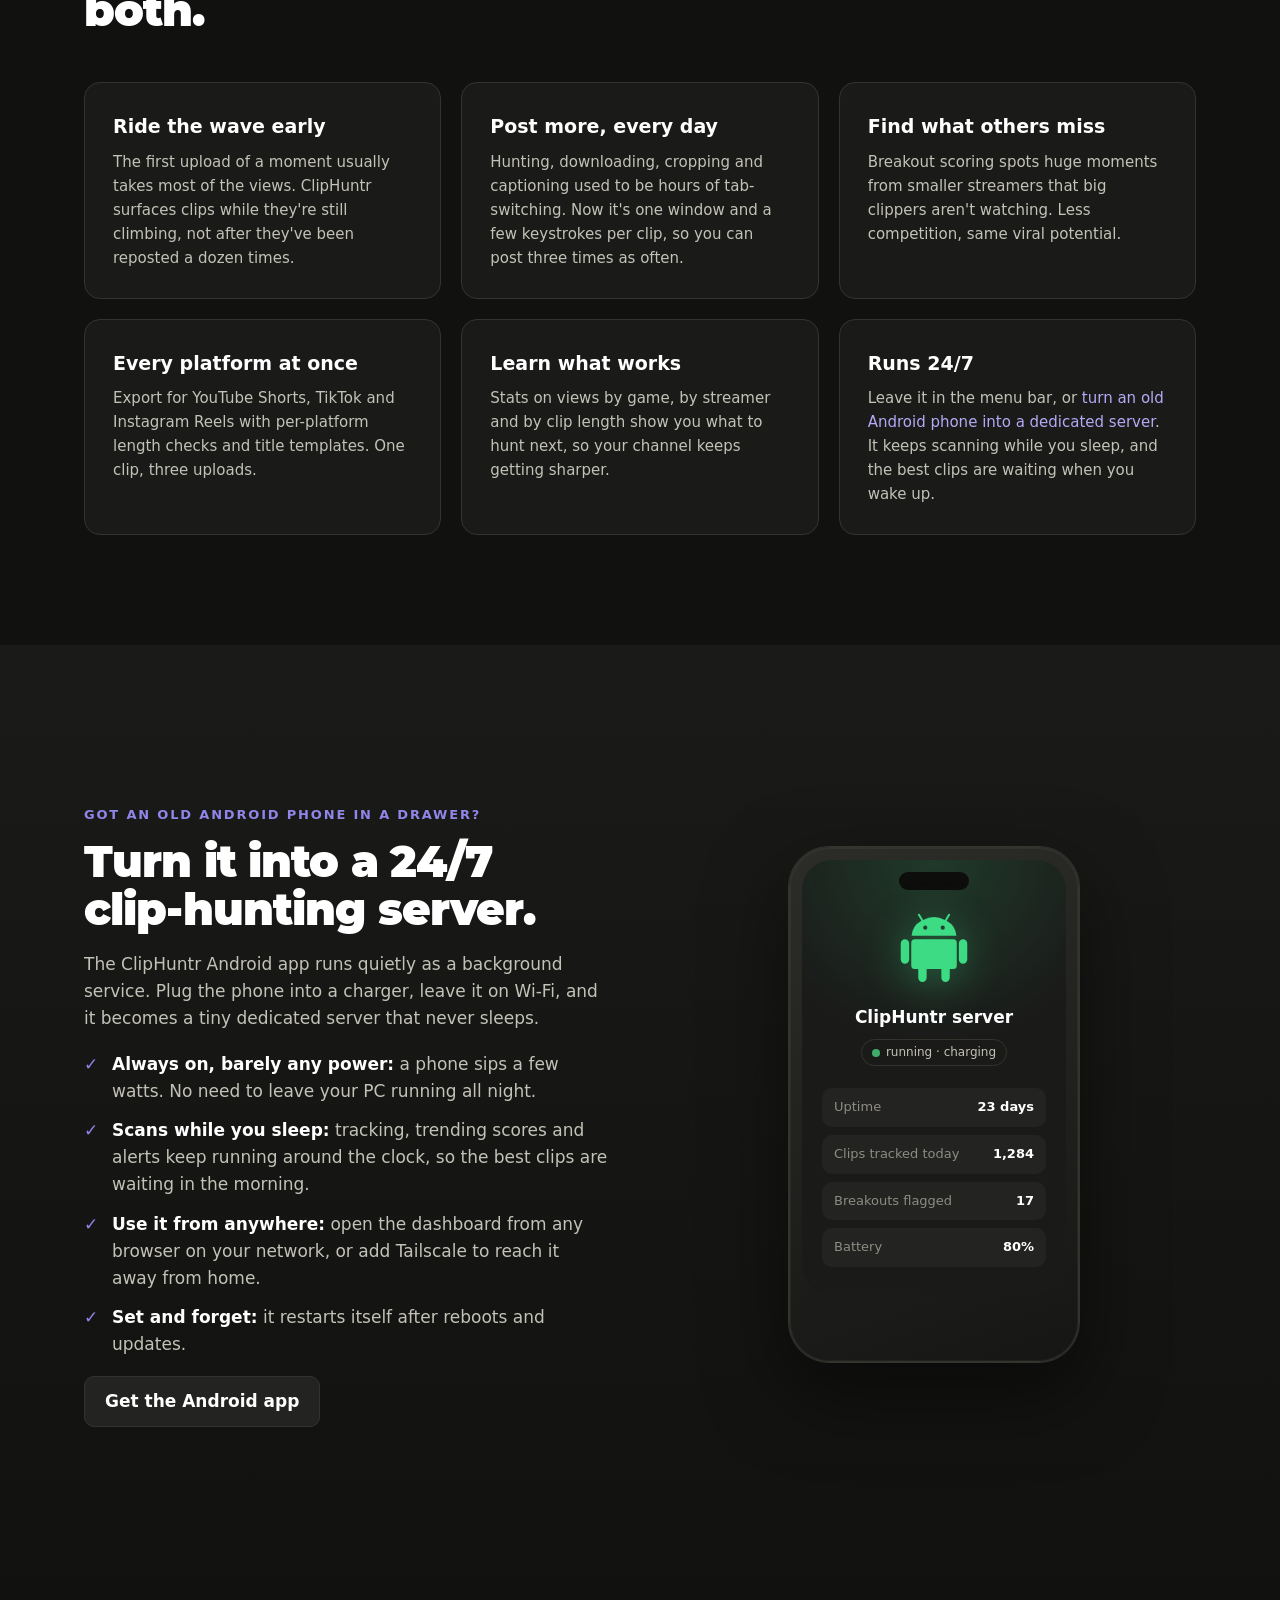
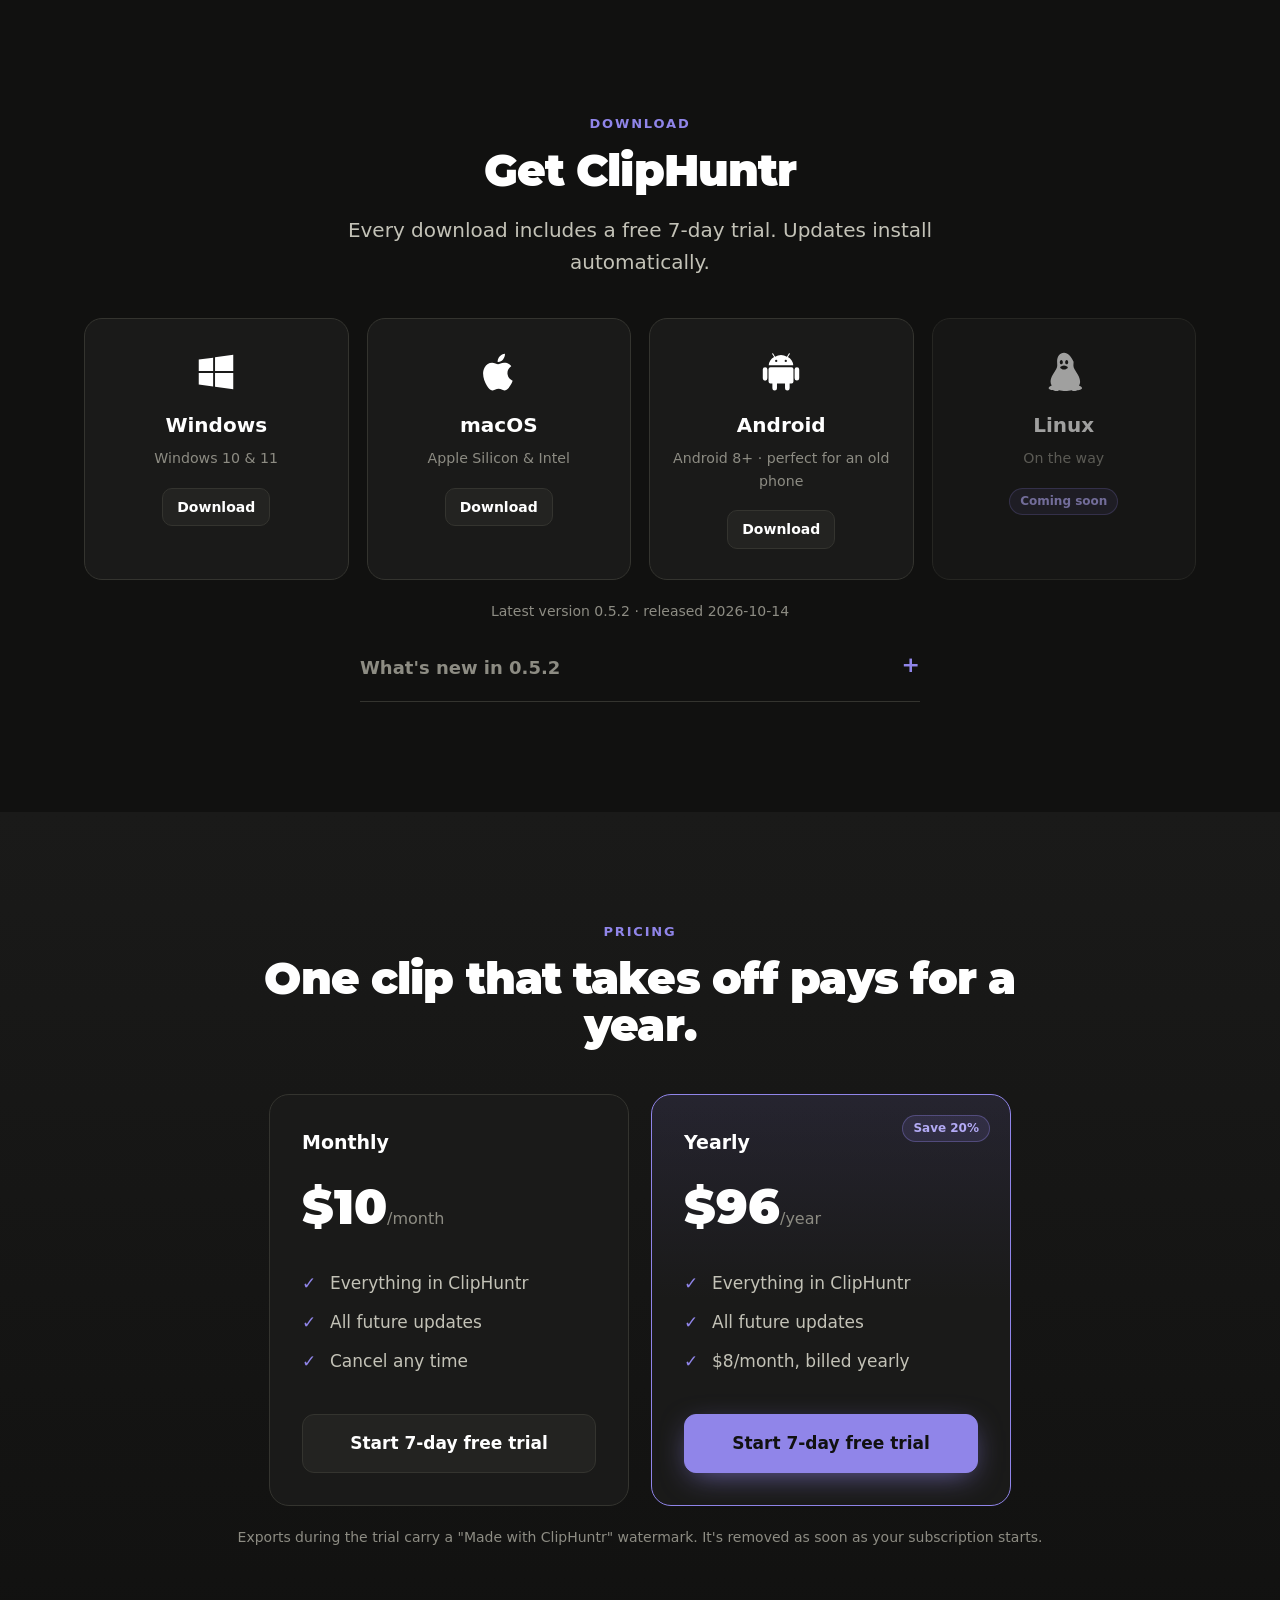
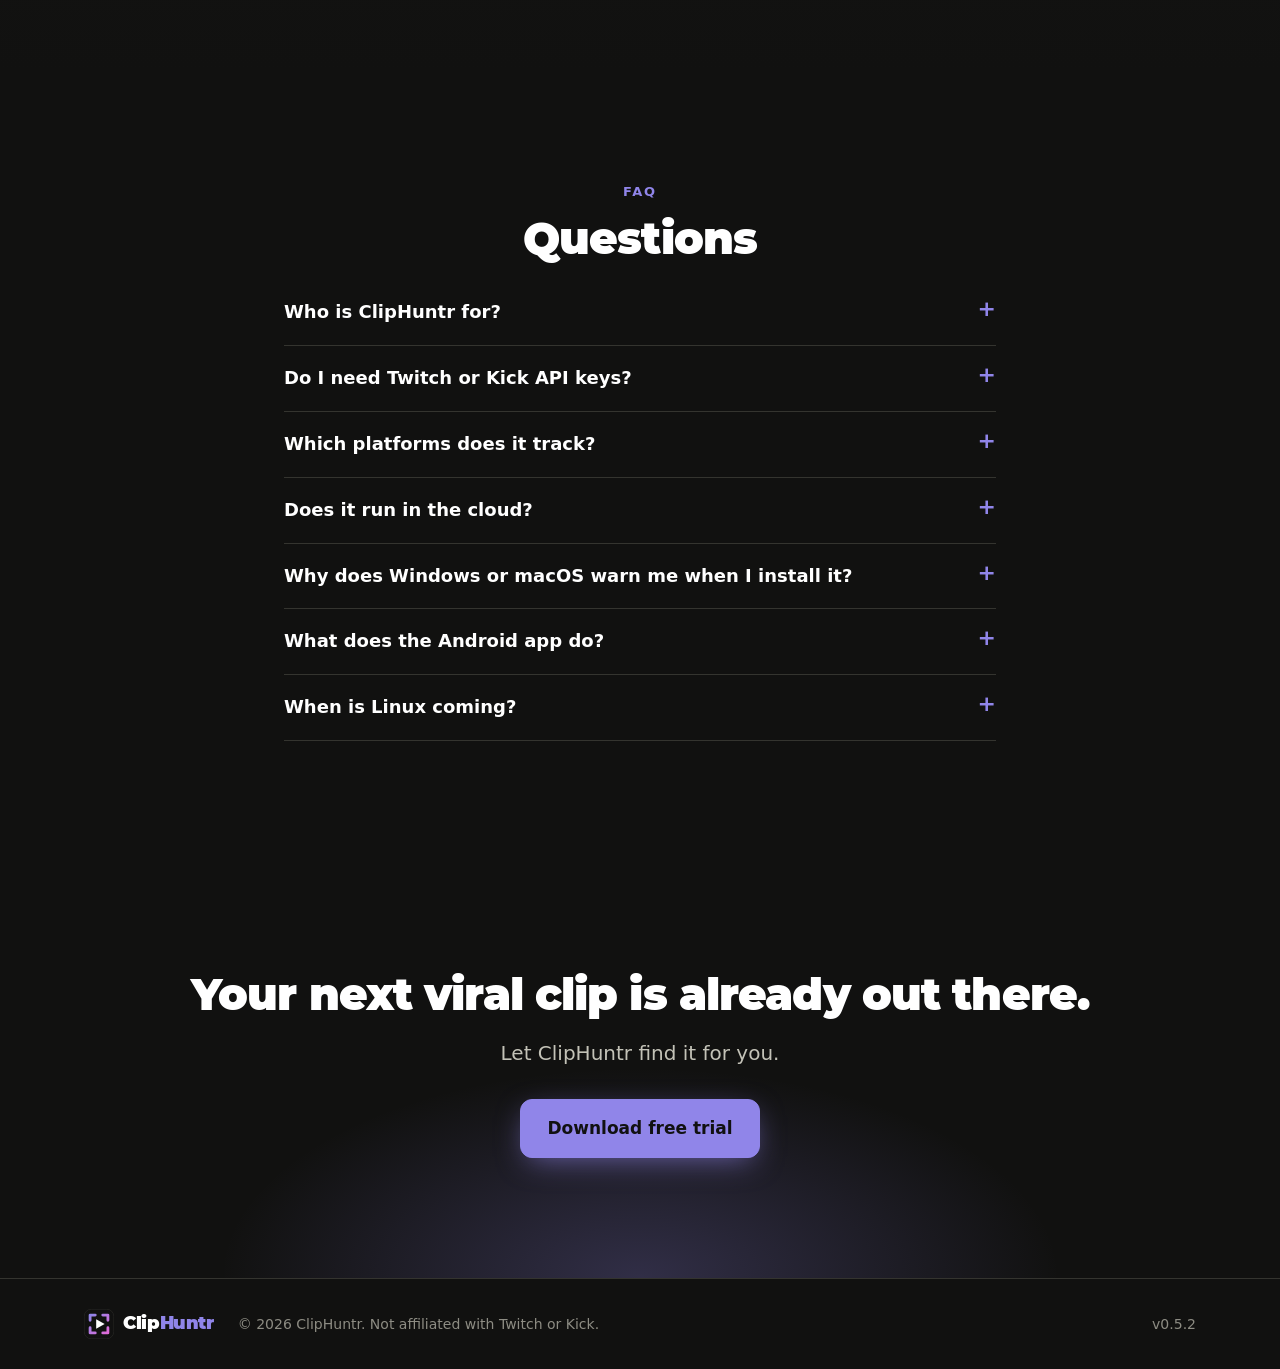
==== commit 61ae10ea: "Release v0.5.2" ====
--- a/index.html
+++ b/index.html
@@ -68,6 +68,7 @@
         <li><b>Breakout:</b> how far above the streamer's normal this clip is. A small streamer's 10× clip beats a big streamer's average one.</li>
         <li><b>Velocity &amp; acceleration:</b> views per hour right now, and whether it's speeding up because people are sharing it.</li>
         <li><b>24h projection:</b> where the clip is heading, so you can grab it while it's still rising.</li>
+        <li><b>Never miss a creator:</b> ClipHuntr remembers everyone who hit the top live list, even overnight, and shows their best clips in a Discover feed. Track them in one click, or let auto-track rules do it.</li>
         <li><b>Viral score:</b> all of it blended into one 0–100 number you can sort by.</li>
       </ul>
     </div>
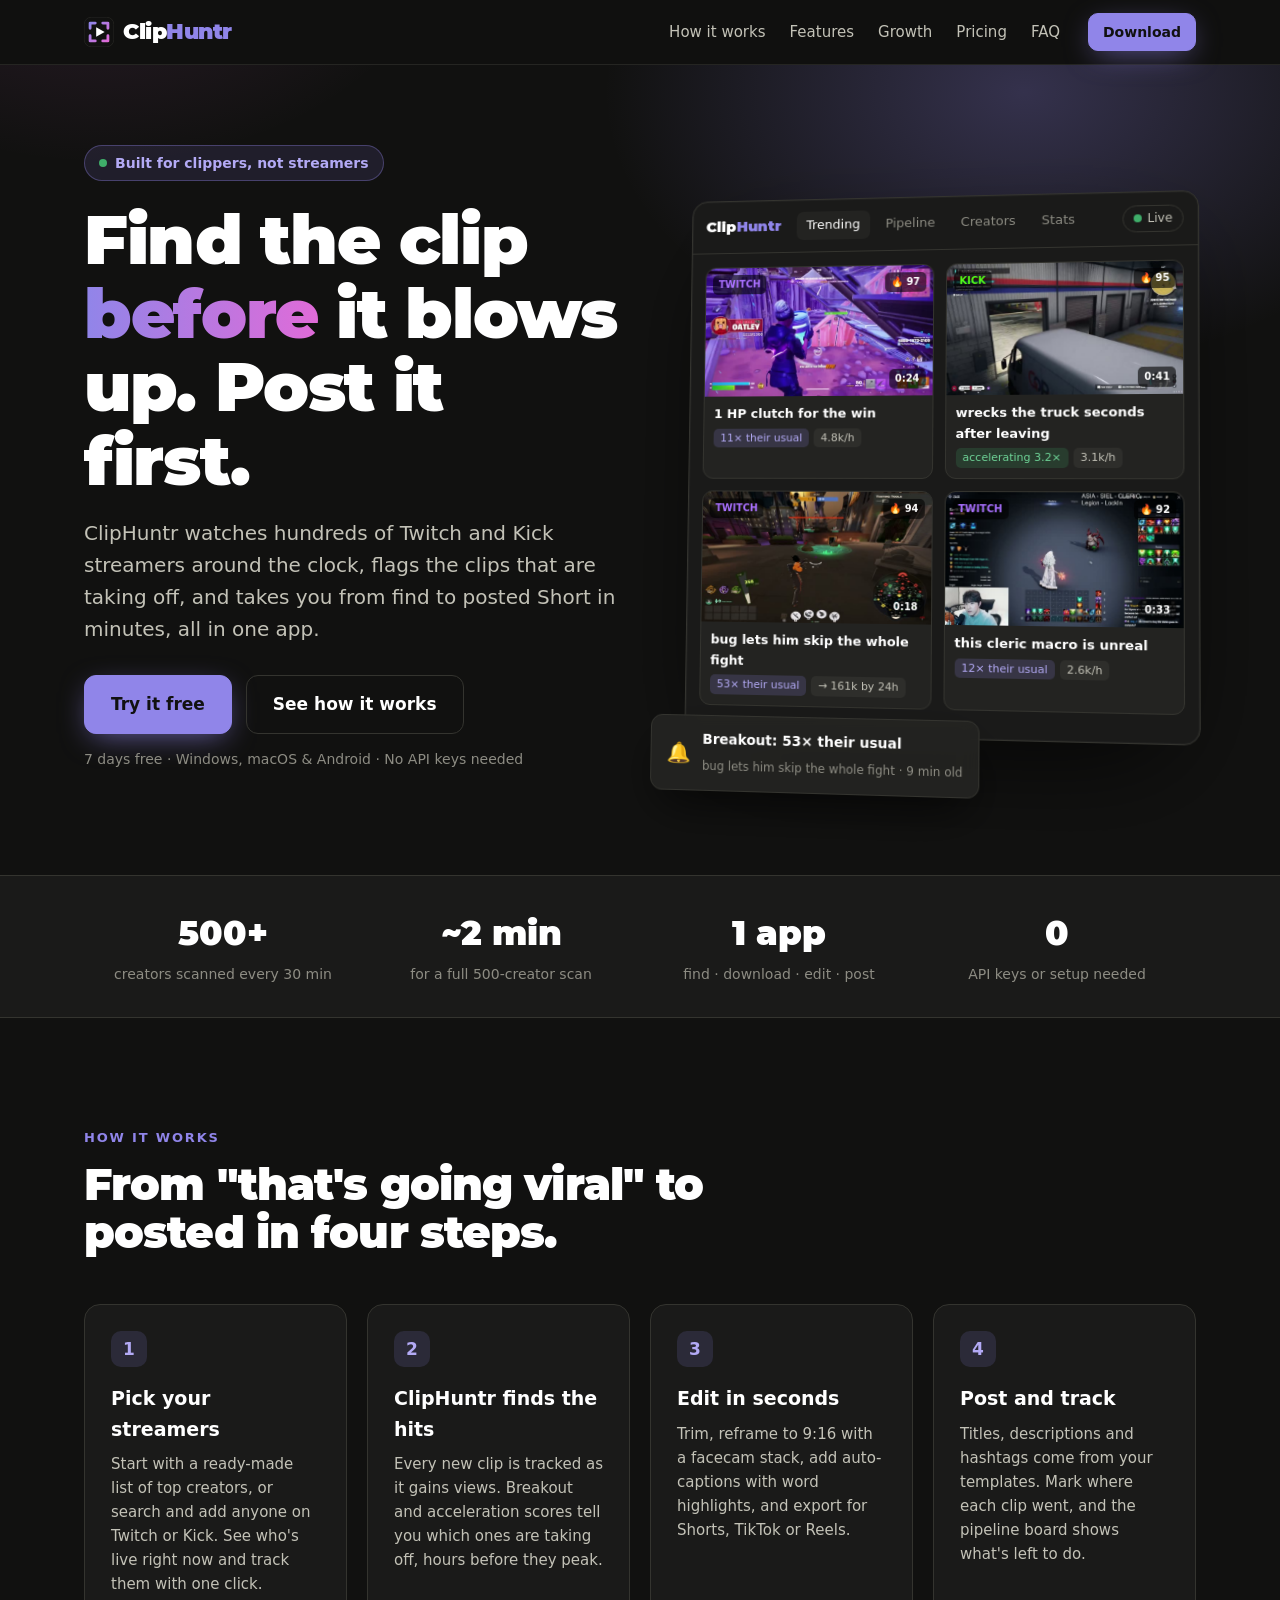
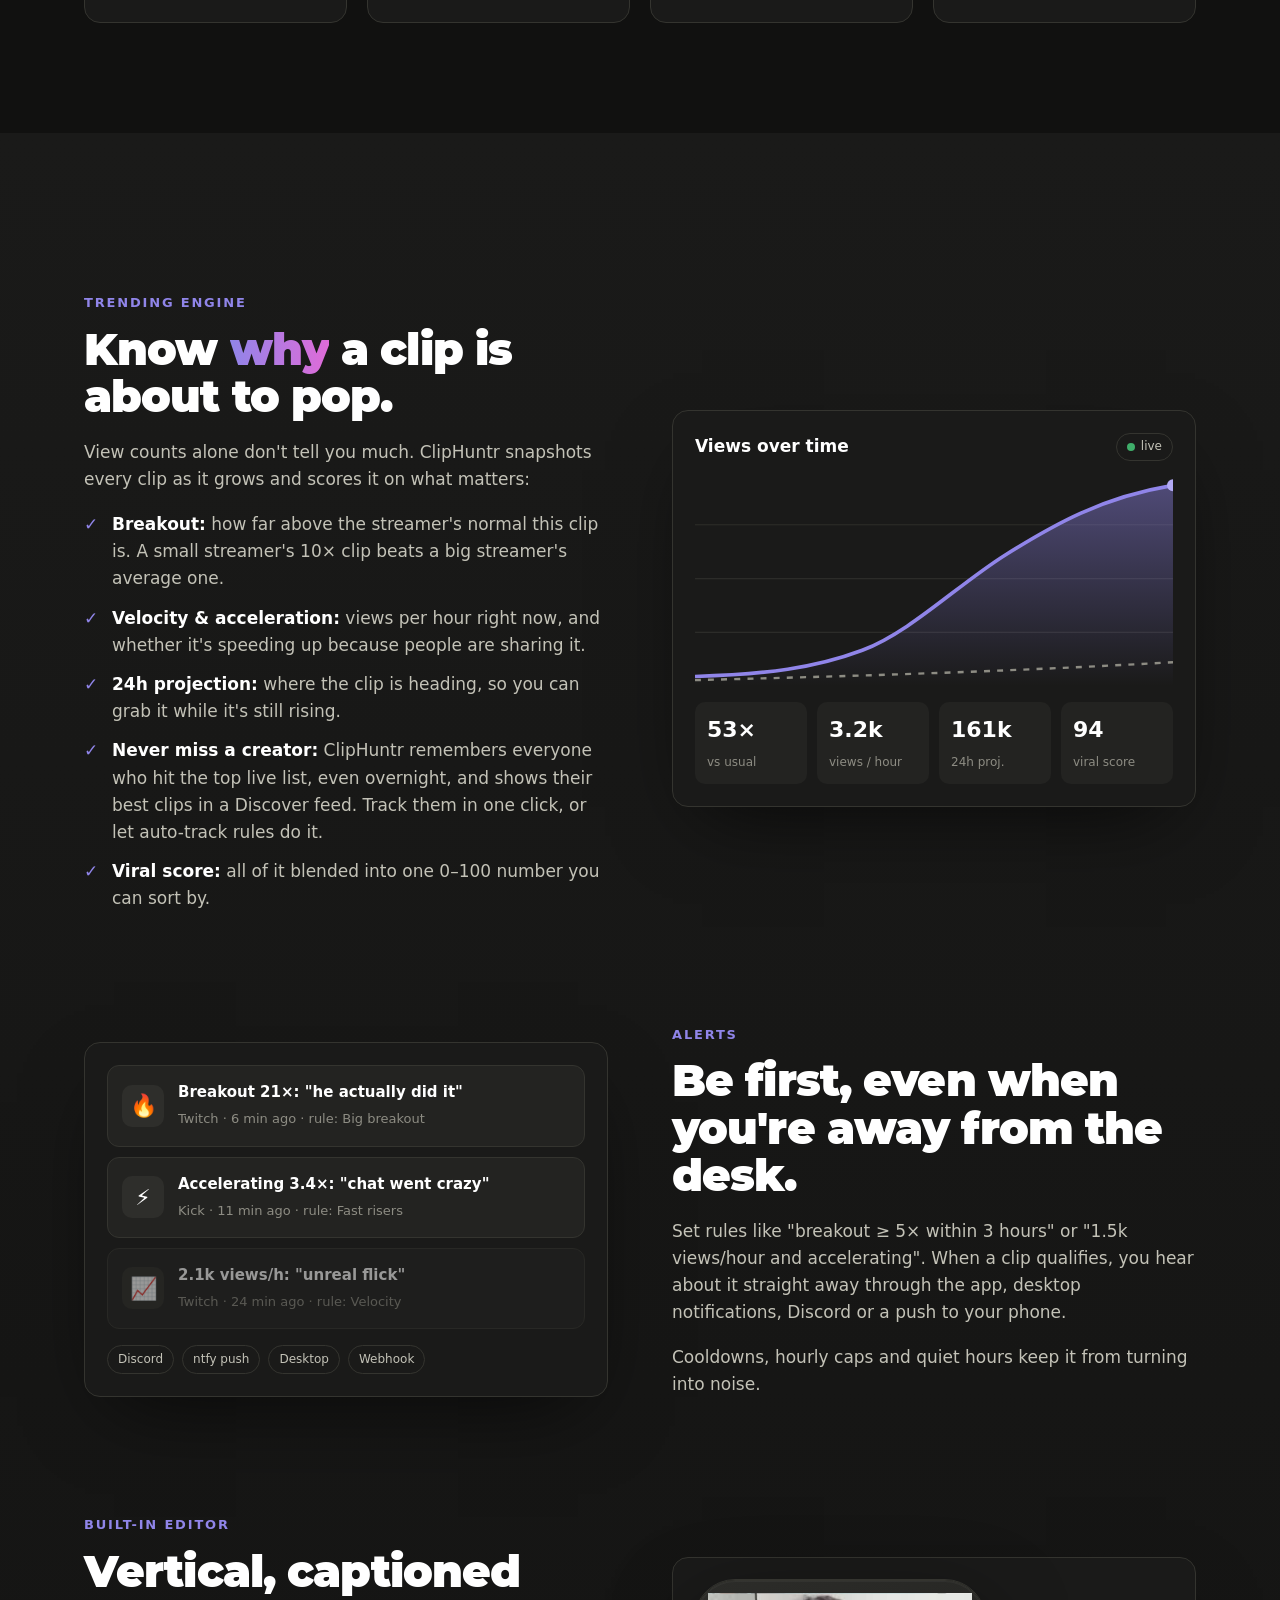
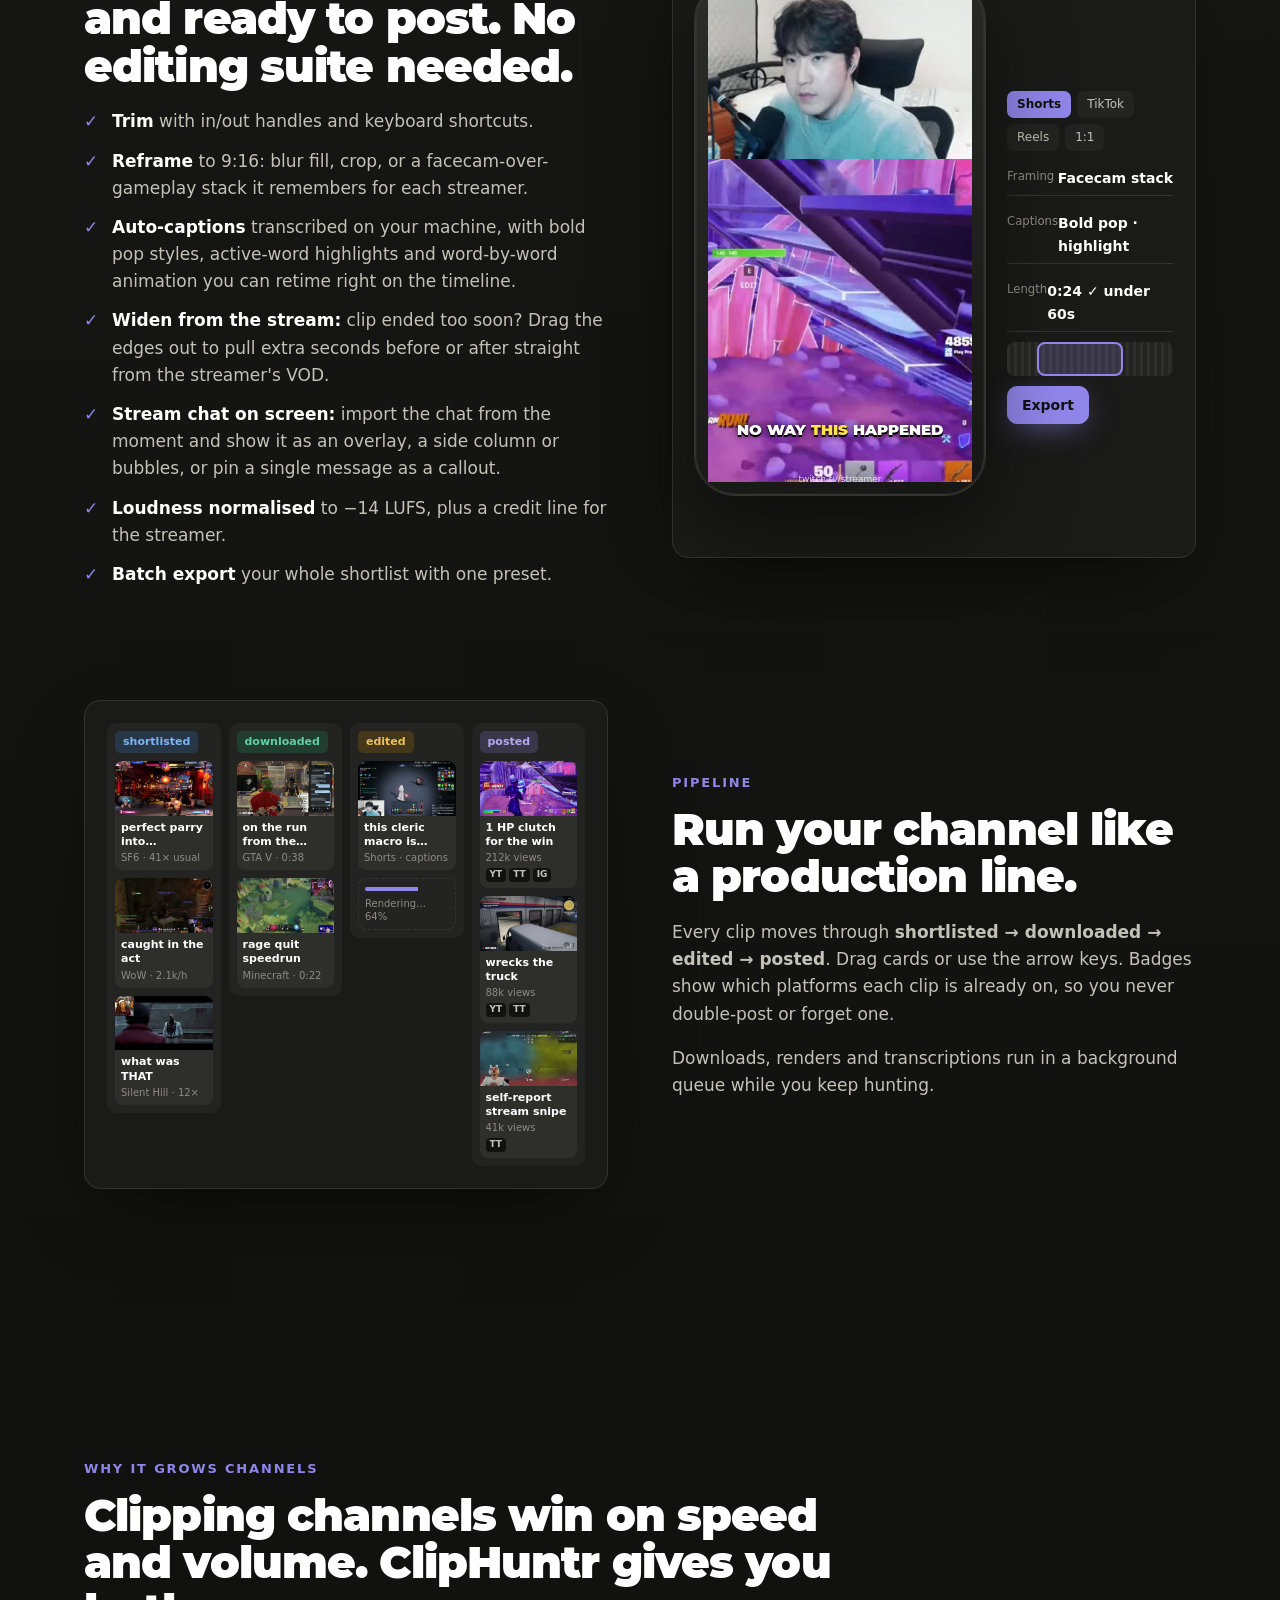
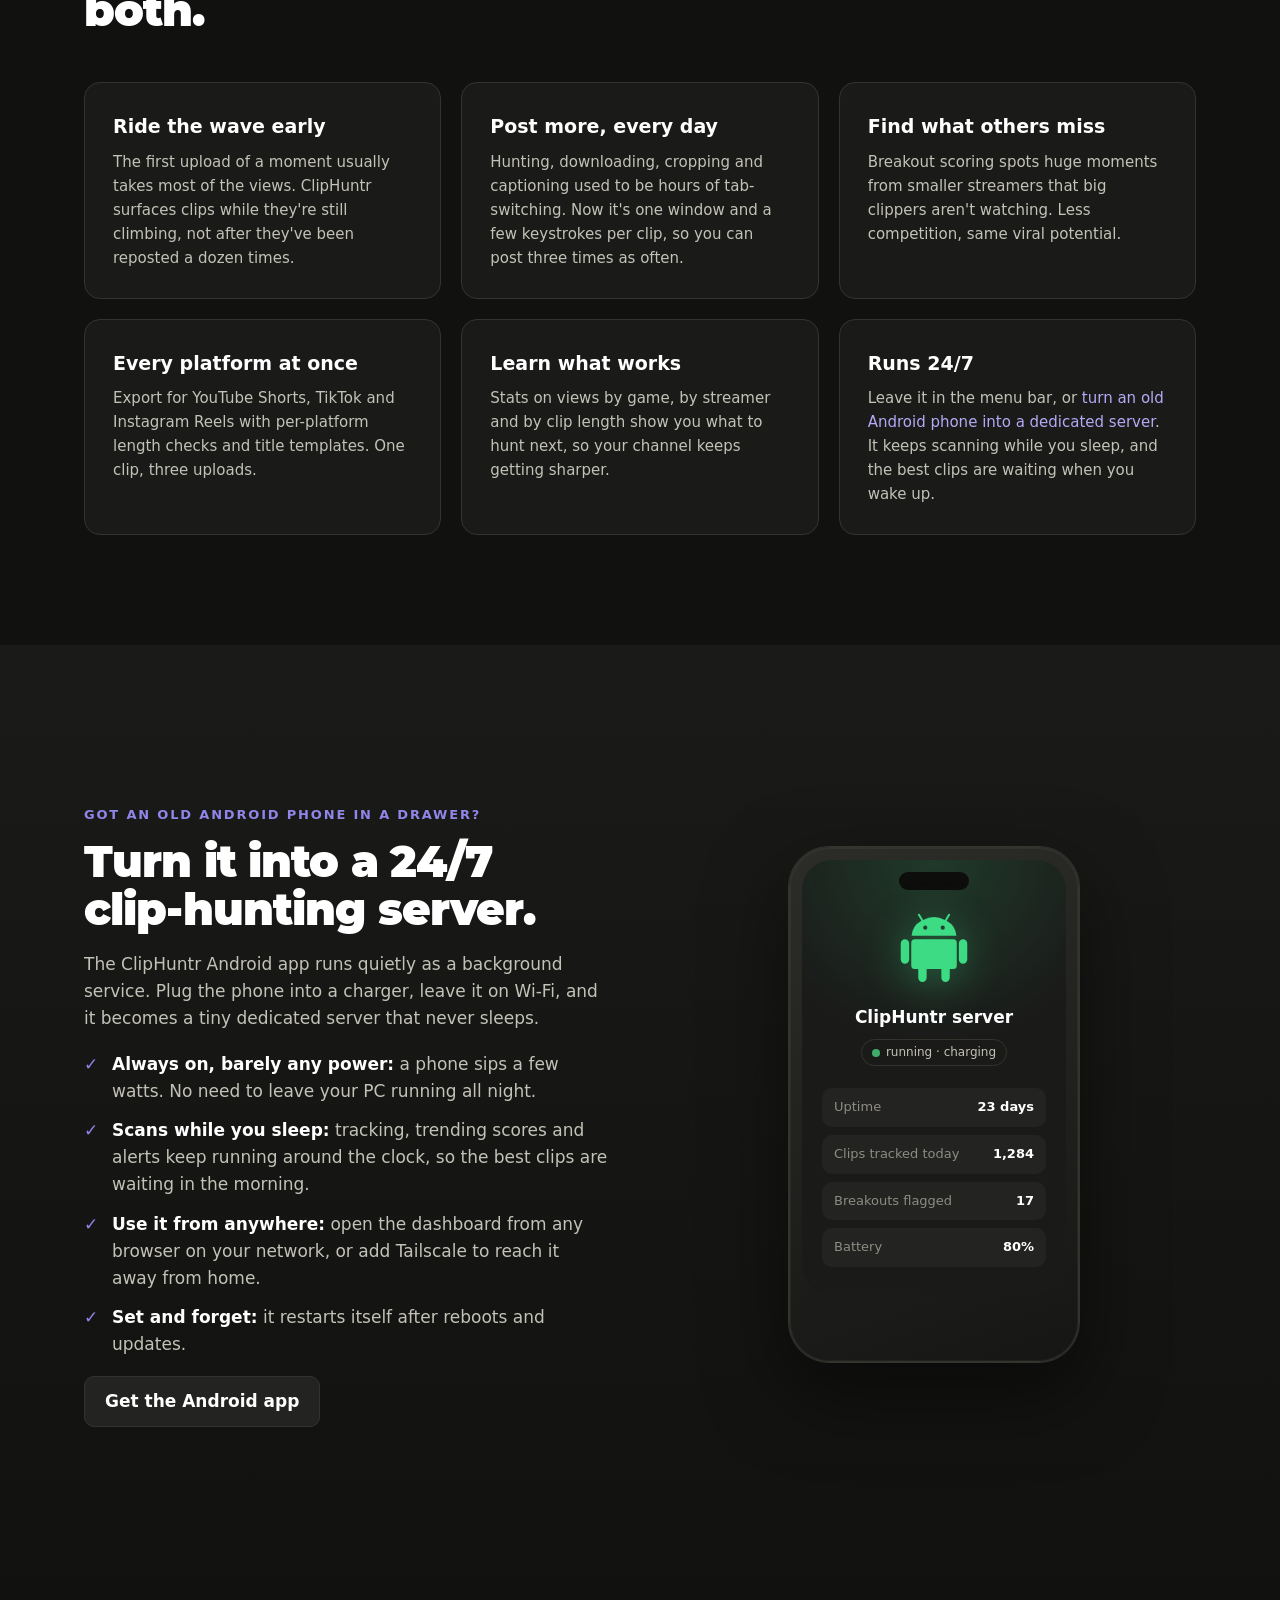
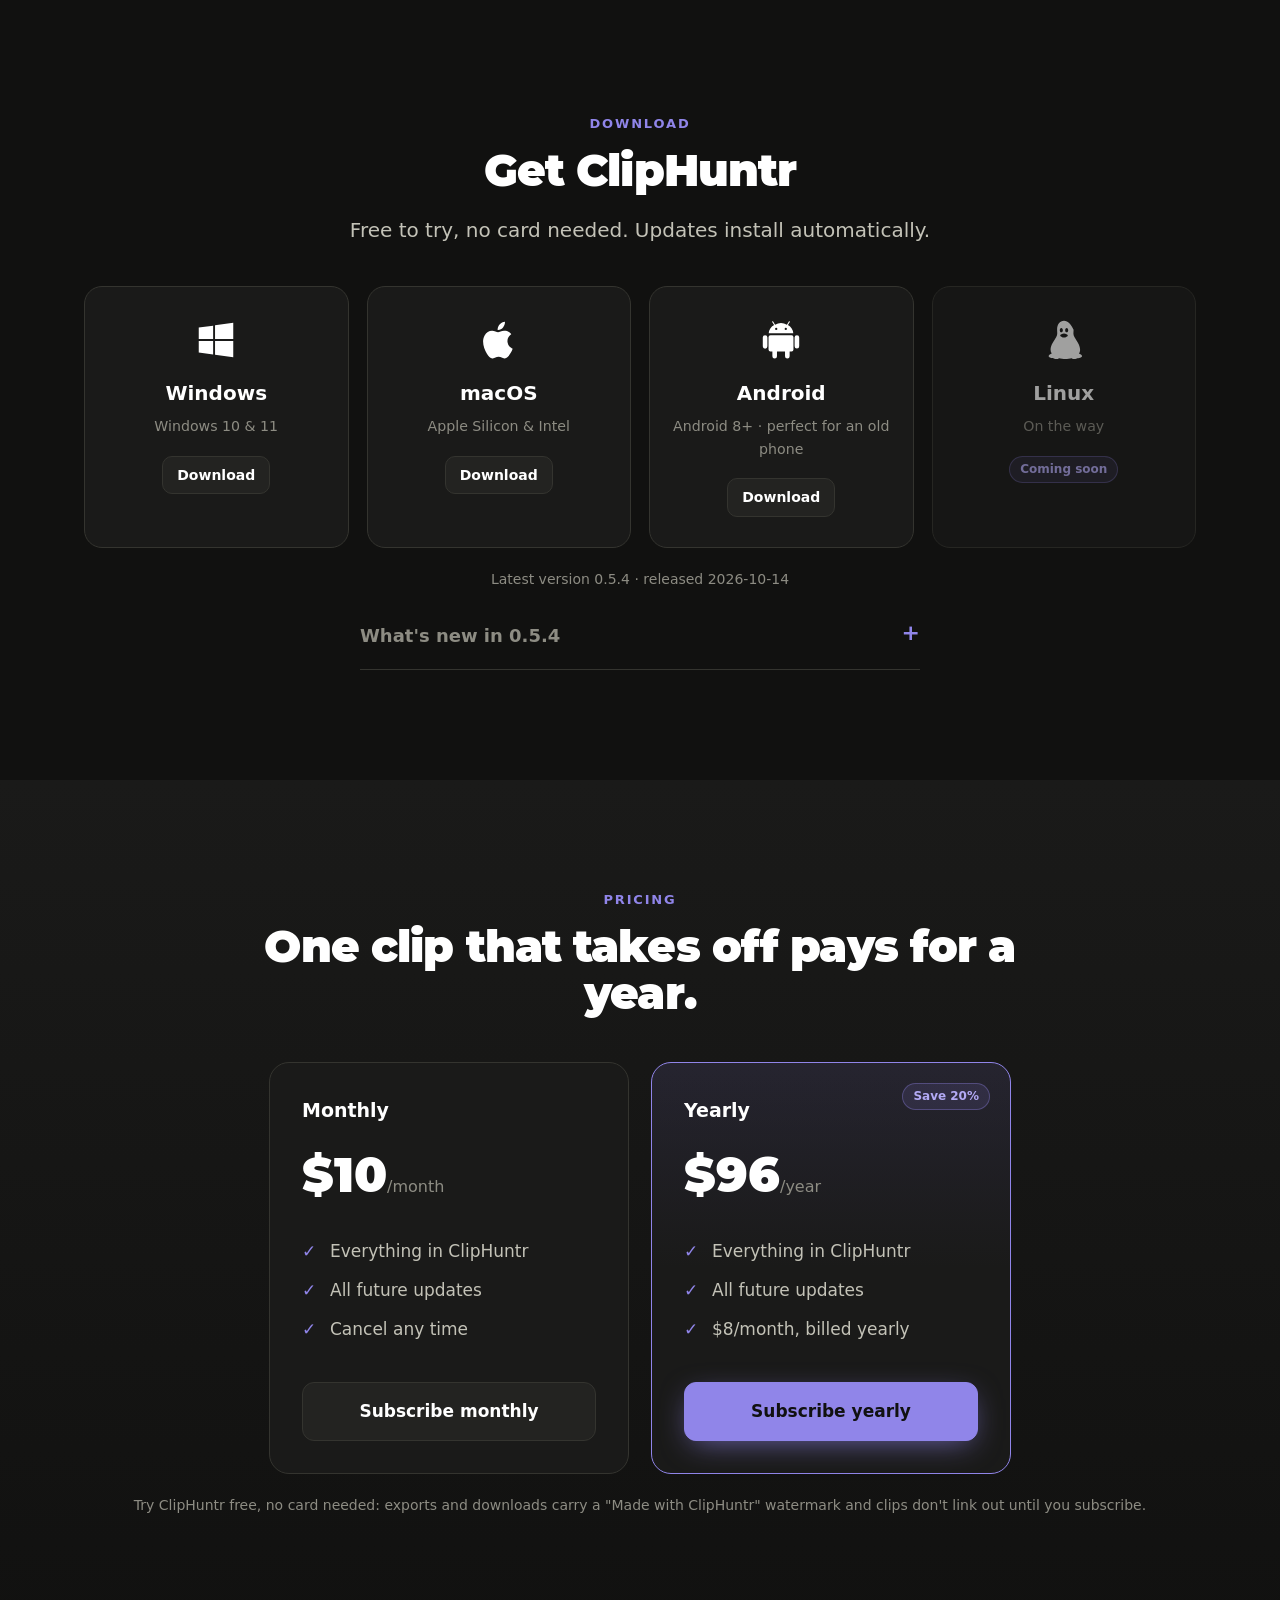
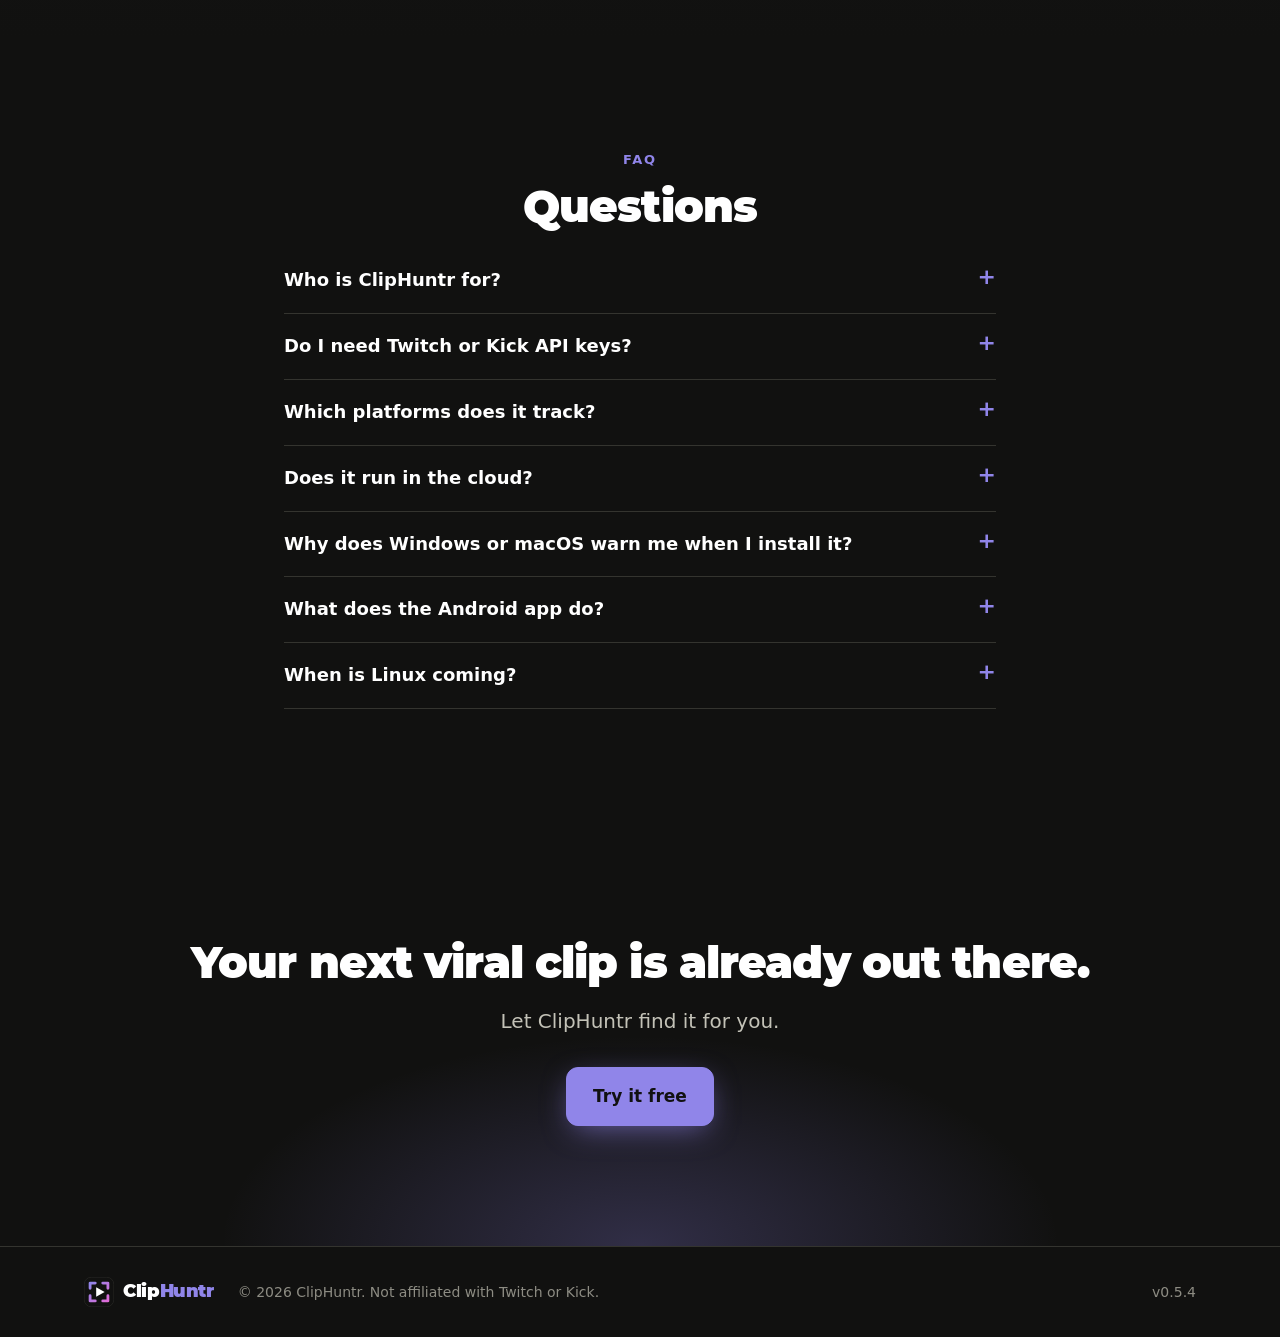
==== commit 72e76e37: "Release v0.5.4" ====
--- a/index.html
+++ b/index.html
@@ -21,7 +21,7 @@
     <h1>Find the clip <em>before</em> it blows up. Post it first.</h1>
     <p class="lead">ClipHuntr watches hundreds of Twitch and Kick streamers around the clock, flags the clips that are taking off, and takes you from find to posted Short in minutes, all in one app.</p>
     <div class="cta-row" id="hero-cta">
-      <a class="btn primary lg" href="/download/">Download free trial</a>
+      <a class="btn primary lg" href="/download/">Try it free</a>
       <a class="btn ghost lg" href="#how">See how it works</a>
     </div>
     <p class="fine">7 days free · Windows, macOS &amp; Android · No API keys needed</p>
@@ -185,7 +185,7 @@
 <section id="download" class="sec"><div class="wrap">
   <p class="eyebrow">Download</p>
   <h2>Get ClipHuntr</h2>
-  <p class="lead center">Every download includes a free 7-day trial. Updates install automatically.</p>
+  <p class="lead center">Free to try, no card needed. Updates install automatically.</p>
   <div class="plats" id="plats">
     <a class="plat" data-p="windows" href="/download/windows/"><svg viewBox="0 0 24 24"><path d="M3 5.5 10.5 4.5v7H3zM11.5 4.3 21 3v8.5h-9.5zM3 12.5h7.5v7L3 18.5zM11.5 12.5H21V21l-9.5-1.3z"/></svg><b>Windows</b><small>Windows 10 &amp; 11</small><span class="btn sm">Download</span></a>
     <a class="plat" data-p="macos" href="/download/mac/"><svg viewBox="0 0 24 24"><path d="M16.4 12.6c0-2.4 2-3.5 2-3.6-1.1-1.6-2.8-1.8-3.4-1.8-1.4-.2-2.8.8-3.5.8s-1.9-.8-3.1-.8C6.8 7.2 5.3 8.2 4.5 9.6c-1.7 2.9-.4 7.2 1.2 9.6.8 1.2 1.8 2.5 3 2.4 1.2 0 1.7-.8 3.1-.8s1.8.8 3.1.8 2.1-1.2 2.9-2.4c.9-1.3 1.3-2.6 1.3-2.7 0 0-2.6-1-2.7-3.9zM14.1 5.5c.6-.8 1.1-1.9 1-3-1 0-2.1.7-2.8 1.4-.6.7-1.1 1.8-1 2.9 1.1.1 2.2-.6 2.8-1.3z"/></svg><b>macOS</b><small>Apple Silicon &amp; Intel</small><span class="btn sm">Download</span></a>
@@ -200,10 +200,10 @@
   <p class="eyebrow">Pricing</p>
   <h2>One clip that takes off pays for a year.</h2>
   <div class="prices">
-    <div class="price"><h3>Monthly</h3><p class="amt">$10<small>/month</small></p><ul class="ticks"><li>Everything in ClipHuntr</li><li>All future updates</li><li>Cancel any time</li></ul><a class="btn lg" href="https://license.cliphun.tr/checkout?plan=monthly">Start 7-day free trial</a></div>
-    <div class="price best"><span class="pill sm">Save 20%</span><h3>Yearly</h3><p class="amt">$96<small>/year</small></p><ul class="ticks"><li>Everything in ClipHuntr</li><li>All future updates</li><li>$8/month, billed yearly</li></ul><a class="btn primary lg" href="https://license.cliphun.tr/checkout?plan=annual">Start 7-day free trial</a></div>
-  </div>
-  <p class="fine center">Exports during the trial carry a "Made with ClipHuntr" watermark. It's removed as soon as your subscription starts.</p>
+    <div class="price"><h3>Monthly</h3><p class="amt">$10<small>/month</small></p><ul class="ticks"><li>Everything in ClipHuntr</li><li>All future updates</li><li>Cancel any time</li></ul><a class="btn lg" href="https://license.cliphun.tr/checkout?plan=monthly">Subscribe monthly</a></div>
+    <div class="price best"><span class="pill sm">Save 20%</span><h3>Yearly</h3><p class="amt">$96<small>/year</small></p><ul class="ticks"><li>Everything in ClipHuntr</li><li>All future updates</li><li>$8/month, billed yearly</li></ul><a class="btn primary lg" href="https://license.cliphun.tr/checkout?plan=annual">Subscribe yearly</a></div>
+  </div>
+  <p class="fine center">Try ClipHuntr free, no card needed: exports and downloads carry a "Made with ClipHuntr" watermark and clips don't link out until you subscribe.</p>
 </div></section>
 
 <section id="faq" class="sec"><div class="wrap narrow">
@@ -221,7 +221,7 @@
 <section class="final"><div class="wrap">
   <h2>Your next viral clip is already out there.</h2>
   <p class="lead">Let ClipHuntr find it for you.</p>
-  <a class="btn primary lg" href="/download/">Download free trial</a>
+  <a class="btn primary lg" href="/download/">Try it free</a>
 </div></section>
 
 <footer><div class="wrap foot">
